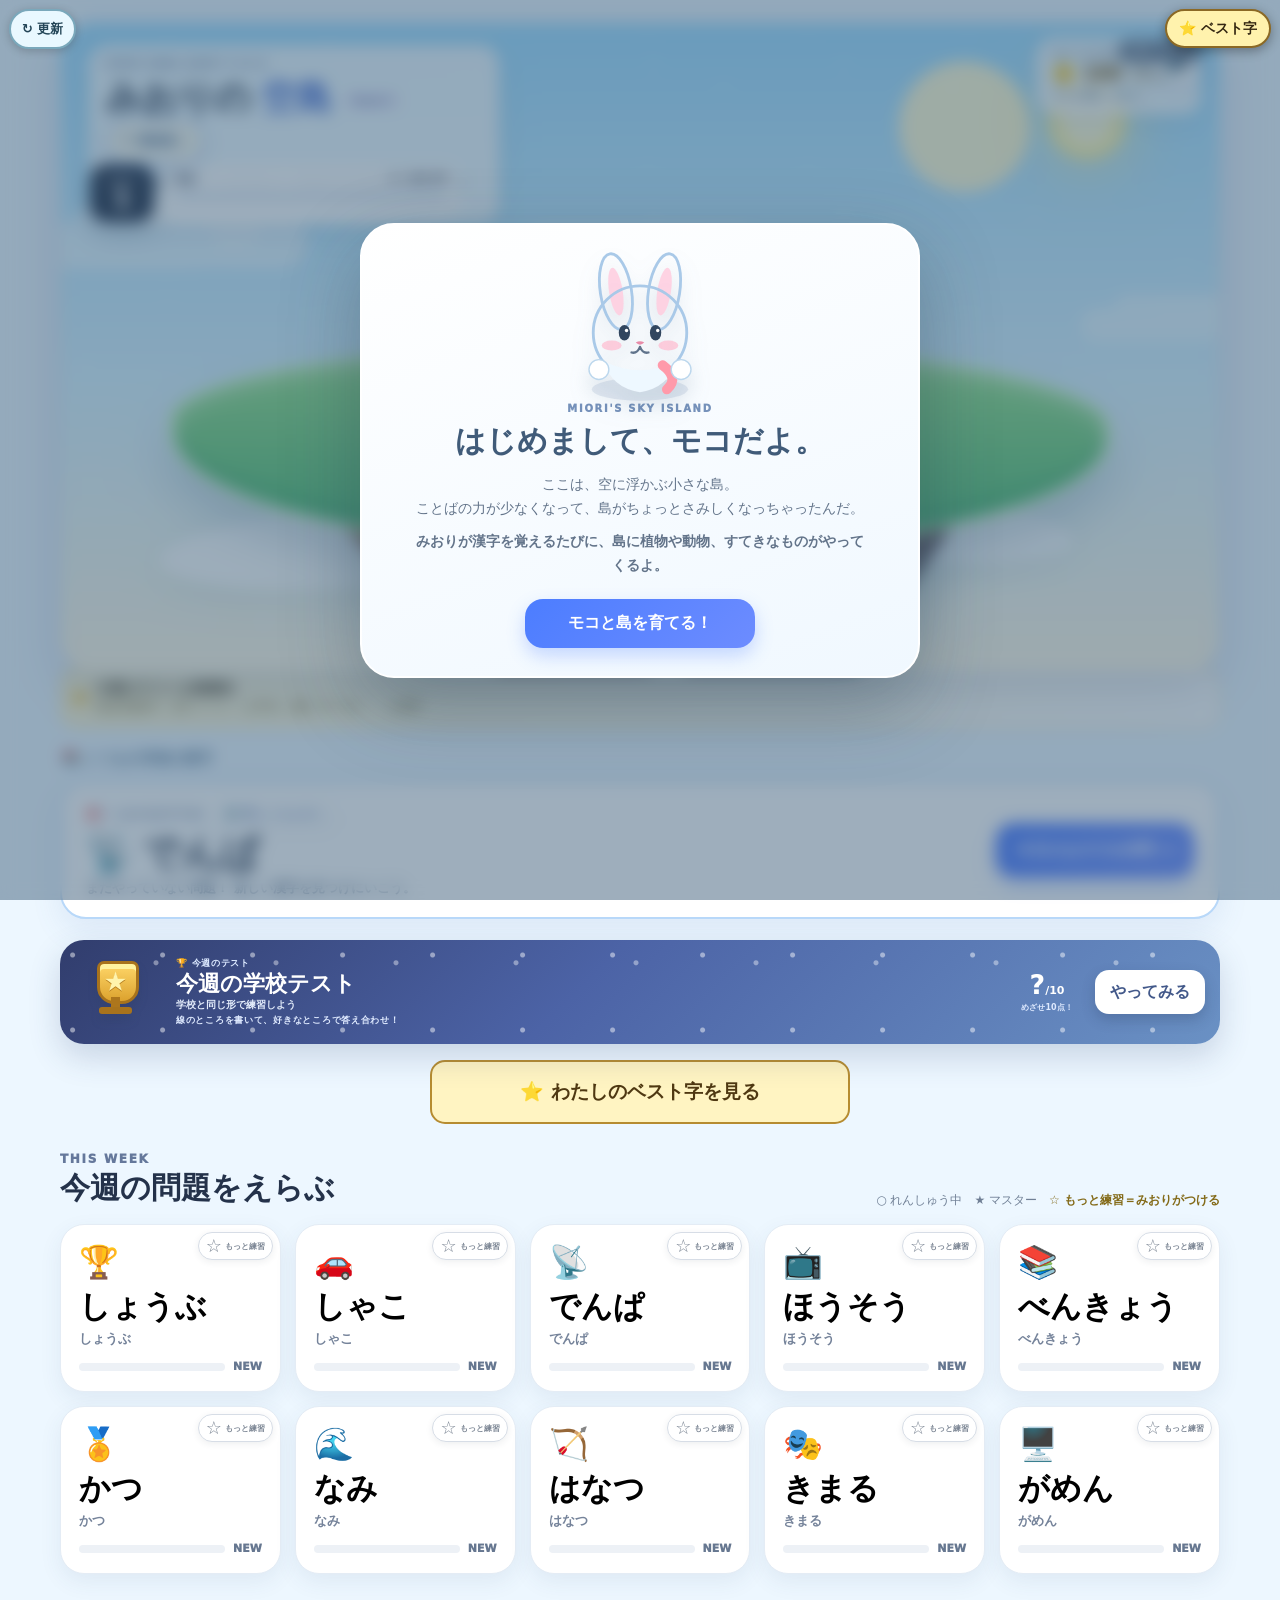
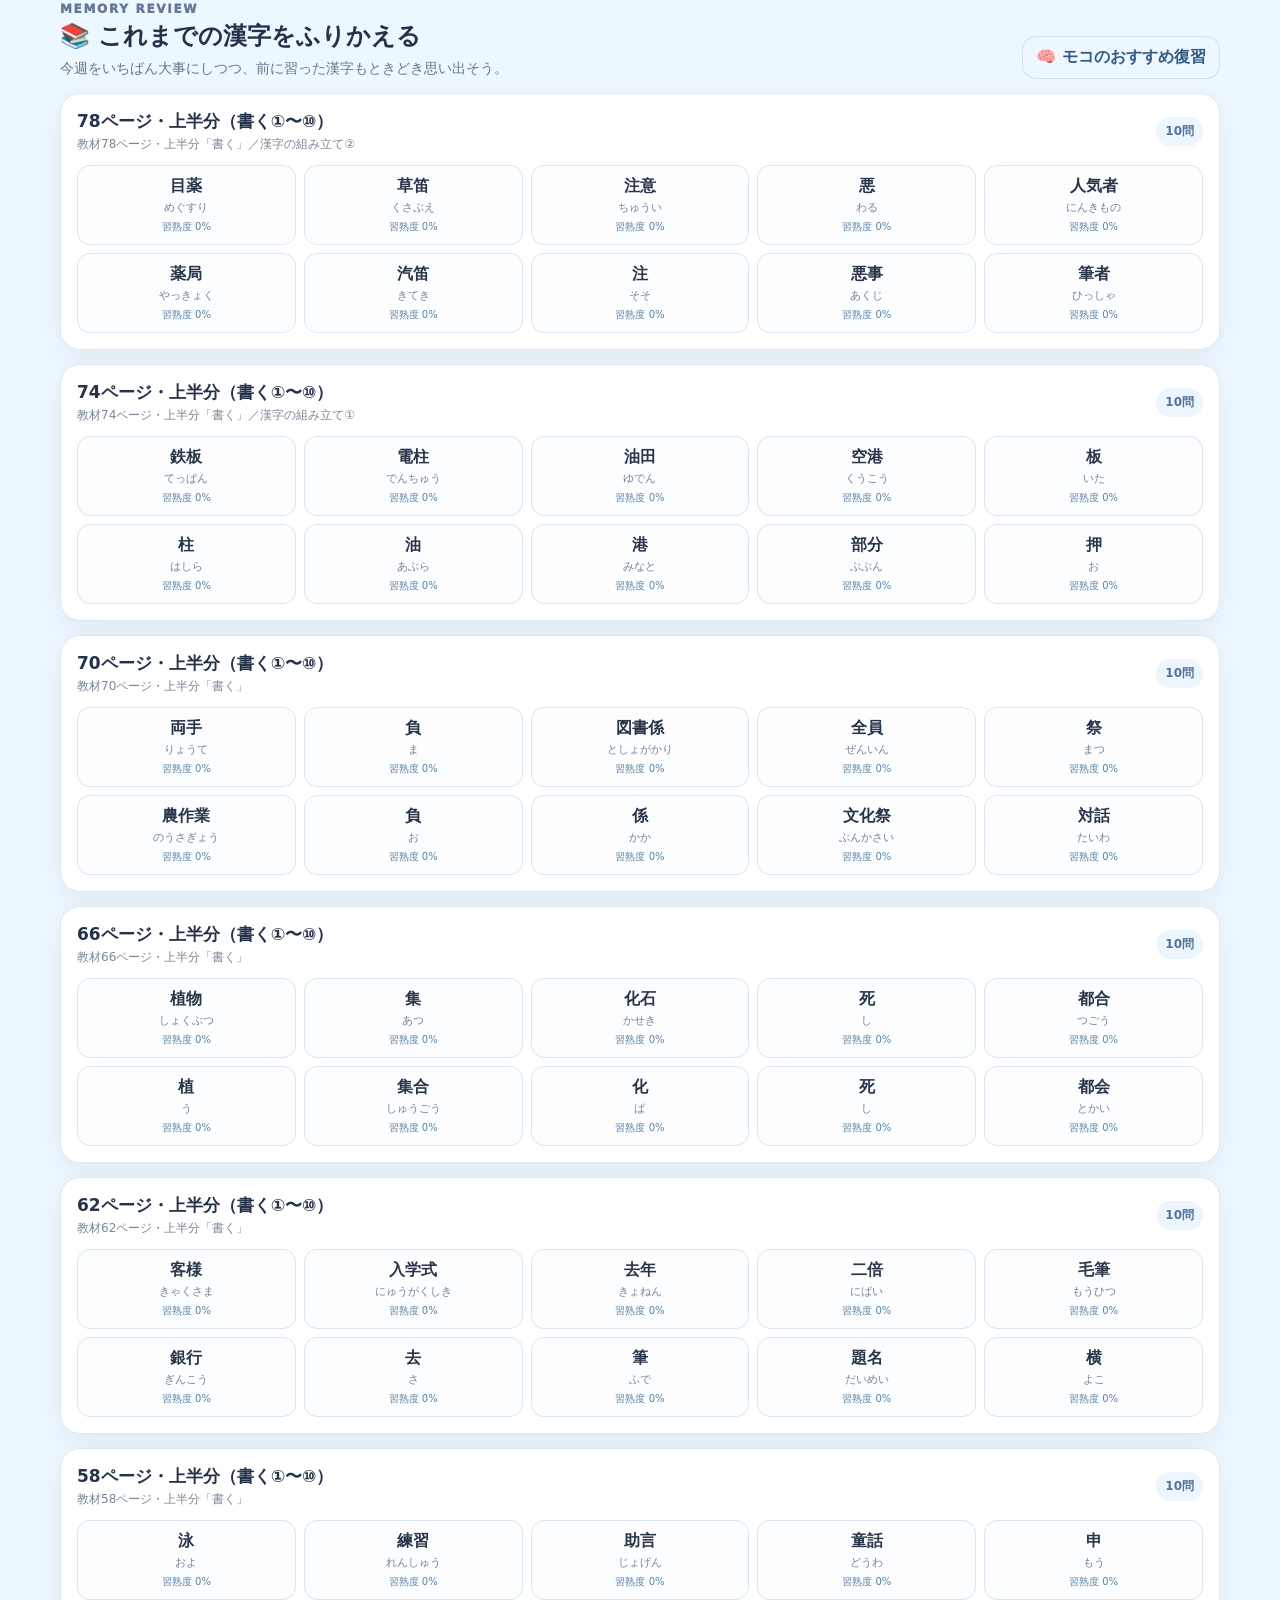
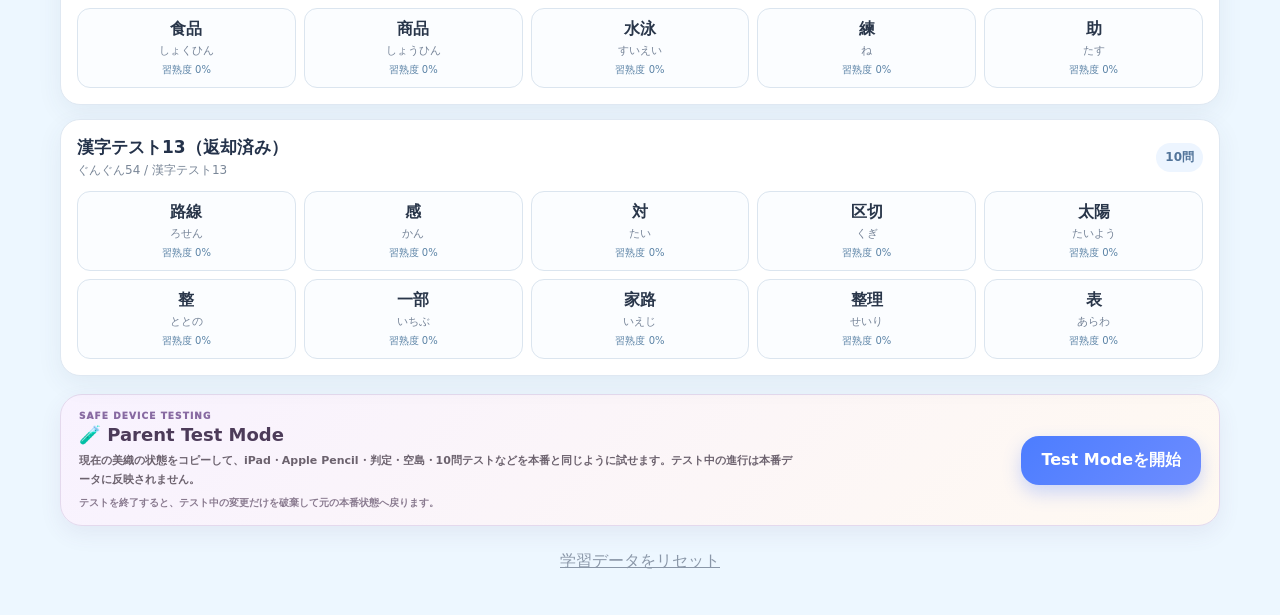
==== index.html @ 7e79a9a4 "Publish corrected p82 targets and align iPad cache and regression: index.html" ====
<!doctype html>
<html lang="ja">
<head>
<meta charset="utf-8">
<meta name="viewport" content="width=device-width,initial-scale=1,viewport-fit=cover,user-scalable=no">
<title>Miori Kanji Quest v2.9.4</title>
<link rel="manifest" href="./manifest.webmanifest?v=3031">
<link rel="apple-touch-icon" sizes="180x180" href="./apple-touch-icon.png?v=2700">
<link rel="icon" type="image/png" sizes="32x32" href="./favicon-32.png?v=2700">
<link rel="icon" type="image/png" sizes="16x16" href="./favicon-16.png?v=2700">
<link rel="stylesheet" href="./style-v10.css?v=2030">
<link rel="stylesheet" href="./style-v11.css?v=2030">
<link rel="stylesheet" href="./style-v12.css?v=2030">
<link rel="stylesheet" href="./style-v13.css?v=2030">
<link rel="stylesheet" href="./style-v14.css?v=2030">
<link rel="stylesheet" href="./style-v15.css?v=2030">
<link rel="stylesheet" href="./style-v15-navfix.css?v=2030">
<link rel="stylesheet" href="./style-v16.css?v=2030">
<link rel="stylesheet" href="./style-v17.css?v=2030">
<link rel="stylesheet" href="./style-v18.css?v=2030">
<link rel="stylesheet" href="./style-v19.css?v=2030">
<link rel="stylesheet" href="./style-v20.css?v=2030">
<link rel="stylesheet" href="./style-v201.css?v=2030">
<link rel="stylesheet" href="./style-v202.css?v=2030">
<link rel="stylesheet" href="./style-v203.css?v=2030">
<link rel="stylesheet" href="./style-v210.css?v=2102">
<link rel="stylesheet" href="./test-mode-v261.css?v=2610">
<meta name="theme-color" content="#edf7ff">
<meta name="application-name" content="Miori Kanji Quest">
<meta name="mobile-web-app-capable" content="yes">
<meta name="apple-touch-fullscreen" content="yes">
<meta name="apple-mobile-web-app-capable" content="yes">
<meta name="apple-mobile-web-app-status-bar-style" content="default">
<meta name="apple-mobile-web-app-title" content="Kanji Quest">
<script>window.MioriReleaseVersion='v2.9.4';</script>
</head>
<body>
<button id="bestGalleryGlobalOpen" type="button" aria-label="保存したベスト字を見る" onclick="if(window.MioriBestGalleryV302?.open){window.MioriBestGalleryV302.open()}else{alert('ベスト字の画面を読み込み中です。もう一度おしてください。')}" style="position:fixed;top:calc(env(safe-area-inset-top,0px) + 9px);right:calc(env(safe-area-inset-right,0px) + 9px);z-index:34000;display:block;visibility:visible;opacity:1;max-width:42vw;padding:9px 12px;border:2px solid #8b6925;border-radius:999px;background:#fff2ad;color:#342712;font:bold 14px system-ui;line-height:1.2;box-shadow:0 3px 12px #0005;cursor:pointer">⭐ ベスト字</button>
<div id="app">
  <section id="homeScreen" class="screen active">
    <div class="homeShell">
      <header class="hero">
        <div class="heroCopy">
          <div class="eyebrow">MIORI KANJI QUEST <span>v2.9.4</span></div>
          <h1>みおりの <em>空島</em></h1>
          <p>モコといっしょに、ことばの力で島を育てよう。</p>
          <div class="levelRow">
            <div class="levelBadge"><span>LEVEL</span><b id="levelNum">1</b></div>
            <div class="xpBox">
              <div class="xpText"><span id="worldName">草原</span><b id="xpText">0 / 100 XP</b></div>
              <div class="xpTrack"><div id="xpFill"></div></div>
            </div>
          </div>
        </div>
        <div class="skyArt" aria-hidden="true">
          <div class="sunOrb">☀️</div>
          <div class="cloud cloudA">☁️</div><div class="cloud cloudB">☁️</div>
          <div class="island">🏝️</div><div class="rocket">✏️</div><div class="altitude" id="altitudeLabel">GROUND</div>
        </div>
        <div class="buildFlagV202">NEW v2.9.4</div>
        <button id="treasureFallbackV202" class="treasureBtnV20 treasureFallbackV202" type="button" aria-label="モコの宝箱をひらく"><span class="miniChestV20"><i></i></span><span>モコの宝箱</span></button>
      </header>

      <section id="weeklyStaticV202" class="weeklyCardV20 weeklyCardV202">
        <div class="weeklyMiniTrophyV20"><div class="fallbackTrophyV202"><i></i></div></div>
        <div class="weeklyCardCopyV20"><span>✏️ 今週の漢字</span><b>今週の学校テスト</b><small>学校と同じ形で練習しよう</small><span class="weeklyStaticNoteV202">線のところを書いて、好きなところで答え合わせ！</span></div>
        <div class="weeklyCardGoalV20"><strong>?<small>/10</small></strong><span>めざせ10点！</span></div>
        <button id="weeklyStaticOpenV202" type="button">やってみる</button>
      </section>

      <section class="recommendCard">
        <div><div class="smallLabel">🎯 いまのおすすめ</div><div id="recommendWord" class="recommendWord">今週の漢字</div><div id="recommendReason" class="recommendReason">まずはここから！</div></div>
        <button id="recommendBtn" class="primaryBtn">おすすめ練習 →</button>
      </section>

      <button id="bestGalleryOpen" class="bestGalleryOpen" type="button" style="display:block;width:min(92%,420px);margin:14px auto 18px;padding:17px;background:#fff4c2;border:2px solid #b68c31;border-radius:15px;color:#4f3812;font-size:19px;font-weight:800">⭐ わたしのベスト字を見る</button>

      <section class="selectSection">
        <div class="sectionHead"><div><div class="smallLabel">FREE SELECT</div><h2>好きな問題をえらぶ</h2></div><div class="legend"><span>○ れんしゅう中</span><span>★ マスター</span></div></div>
        <div id="missionGrid" class="missionGrid"></div>
      </section>
      <button id="resetProgressBtn" class="resetBtn">学習データをリセット</button>
    </div>
  </section>

  <section id="challengeScreen" class="screen">
    <header class="playTop"><button id="backHomeBtn" class="backBtn" type="button">← 空島へ</button><div class="playTitle"><span id="stageLabel">もんだい 1</span><b id="wordTitle">漢字チャレンジ</b></div><div id="playLevel" class="miniLevel">LV 1</div></header>
    <div class="challengeLayout">
      <main class="writingPane">
        <div class="wordProgress" id="wordProgress"></div><div id="charPrompt" class="charPrompt">漢字を書いてみよう</div>
        <div class="canvasShell">
          <canvas id="writeCanvas" width="760" height="760"></canvas><svg id="hintSvg" class="hintSvg" viewBox="0 0 109 109" aria-hidden="true"></svg>
          <div class="guideLine v"></div><div class="guideLine h"></div><div id="hintBubble" class="hintBubble"></div>
        </div>
        <div id="statusLine" class="statusLine">思い出せたら、そのまま書いてみよう ✏️</div>
        <div class="writeActions"><button id="undoBtn" class="toolBtn">↩ 1画もどす</button><button id="clearBtn" class="toolBtn">消す</button><button id="checkBtn" class="checkBtn">できた！判定</button></div>
        <div class="helpDock">
          <div class="helpTop"><div><b>💡 HELP</b><span>必要なところだけ、少しずつ見よう</span></div><div id="helpPips" class="helpPips"></div></div>
          <div class="helpButtons"><button id="helpBtn" class="helpBtn">✏️ 次の1画ヒント</button><button id="fullHintBtn" class="fullHintBtn">👀 ぜんぶ見る</button></div>
          <div id="shapeHintLine" class="shapeHintLine" hidden></div>
          <div class="helpNote">左は1画ずつ。どうしても分からない時だけ「ぜんぶ見る」でOK！</div>
        </div>
      </main>
      <aside class="questionPaper"><div class="paperTag">きょうの もんだい</div><div id="verticalQuestion" class="verticalQuestion"></div><div id="questionIcon" class="questionIcon"></div></aside>
    </div>
  </section>

  <section id="reviewScreen" class="screen">
    <div class="reviewShell">
      <div class="celebrate">✨ NICE! ✨</div><h2 id="reviewTitle">「感」できた！</h2><p class="reviewLead">自分の字と、書き順のお手本を見くらべよう。</p>
      <div class="compareGrid">
        <div class="compareCard"><div class="compareLabel">みおりの字</div><img id="userPreview" alt="自分で書いた字"></div>
        <div class="compareCard sampleCard"><div class="compareLabel">お手本（書き順）</div><div id="sampleGlyph" class="sampleGlyph"></div></div>
      </div>
      <div id="judgeBadges" class="judgeBadges"></div><div id="secretMini" class="secretMini"></div>
      <div class="reviewActions"><button id="reviewStrokeBtn" class="secondaryBtn">↻ お手本をもう一回</button><button id="retryWriteBtnV16" class="secondaryBtn" type="button">✏️ もう一回書く</button><button id="reviewNextBtn" class="primaryBtn">つぎへ →</button></div>
    </div>
  </section>

  <section id="okuriScreen" class="screen">
    <div class="okuriShell">
      <div class="eyebrow">OKURIGANA CHECK</div>
      <h2>送り仮名をえらぼう</h2>
      <p id="okuriPrompt" class="okuriLead">「ととのえる」の送り仮名はどれ？</p>
      <div class="okuriWordBuild"><span id="okuriKanji" class="okuriKanji">整</span><span id="okuriSlot" class="okuriSlot">？</span></div>
      <div id="okuriChoices" class="okuriChoices"></div>
      <div id="okuriFeedback" class="okuriFeedback"></div>
      <button id="okuriNextBtn" class="primaryBtn" hidden>正解！ →</button>
    </div>
  </section>

  <section id="strokeScreen" class="screen">
    <header class="playTop"><button id="closeStrokeBtn" class="backBtn">← おさらいにもどる</button><div class="playTitle"><span>STROKE REVIEW</span><b id="strokeCharLabel">感</b></div><div></div></header>
    <div class="strokeBody"><div class="strokeStage"><svg id="strokeSvg" viewBox="0 0 109 109"></svg><div id="pencil" class="pencil">✏️</div></div><div id="strokeMsg" class="strokeMsg">書き順を準備中…</div><div class="strokeActions"><button id="replayStrokeBtn" class="secondaryBtn">▶ もう一回</button><button id="returnReviewBtn" class="primaryBtn">OK、もどる！</button></div></div>
  </section>

  <section id="resultScreen" class="screen">
    <div class="resultShell"><div id="resultIcon" class="resultIcon">🚀</div><div class="eyebrow">正解！</div><h2 id="resultTitle">正解！</h2><div id="xpGain" class="xpGain"></div><div id="masteryMessage" class="masteryMessage"></div><div class="resultActions"><button id="nextRecommendBtn" class="primaryBtn">次の問題へ →</button><button id="resultHomeBtn" class="secondaryBtn" type="button" style="display:none">🏝️ 空島に戻る</button></div></div>
  </section>
</div>
<script src="./test-mode-v261.js?v=2610"></script>
<script src="./data-v10.js?v=2600"></script>
<script src="./data-v11-patch.js?v=2600"></script>
<script src="./data-packs.js?v=20261031-p82-corrected"></script>
<script src="./app-v10.js?v=20261025-pwa303"></script>
<script src="./app-v11-patch.js?v=20260921"></script>
<script src="./app-v12-patch.js?v=2030"></script>
<script src="./app-v13-patch.js?v=2030"></script>
<script src="./app-v14-patch.js?v=2030"></script>
<script src="./app-v14-fix.js?v=2030"></script>
<script src="./app-v15-patch.js?v=2030"></script>
<script src="./app-v15-navfix.js?v=2030"></script>
<script src="./app-v16-patch.js?v=2030"></script>
<script src="./app-v17-patch.js?v=2030"></script>
<script src="./app-v18-patch.js?v=2030"></script>
<script src="./app-v201-patch.js?v=2030"></script>
<script src="./app-v203-patch.js?v=20260921"></script>
<script src="./app-v204-patch.js?v=2043"></script>
<script src="./app-v210-patch.js?v=2102"></script>
<script src="./app-v220-patch.js?v=2210"></script>
<script src="./app-v222-patch.js?v=2220"></script>
<script src="./app-v223-fix.js?v=2221"></script>
<script src="./app-v223-patch.js?v=2230"></script>
<script src="./app-v224-patch.js?v=2240"></script>
<script src="./app-v225-patch.js?v=2250"></script>
<script src="./app-v226-fix.js?v=2260"></script>
<script src="./app-v227-fix.js?v=2270"></script>
<script src="./app-v228-hint.js?v=2501"></script>
<script src="./app-v230-print-test.js?v=20260923"></script>
<script src="./app-v231-print-test-fix.js?v=20260923"></script>
<script src="./app-v235-paper-pdf.js?v=20260923-landscape"></script>
<script src="./app-v236-school-test.js?v=20261017-stroke-fit2"></script>
<script src="./app-v232-polish.js?v=2320"></script>
<script src="./app-v234-stability.js?v=2343"></script>
<script src="./app-v240-release.js?v=3022"></script>
<script src="./app-v302-best-gallery.js?v=3022"></script>
<!-- github-pages-release: v2.9.4 distinct-inter-island-flight-and-direct-internal-return -->
<script src="./pwa-update-v303.js?v=20261031-p82"></script>
</body>
</html>
---- style-v10.css ----
:root{
  --ink:#24324a;--muted:#718096;--blue:#4c7dff;--blue2:#7aa6ff;--sky:#edf7ff;
  --card:#ffffffee;--line:#dce6f2;--gold:#ffcb57;--good:#3aa66b;--bad:#df6b5d;
  --shadow:0 18px 48px rgba(54,76,118,.16);
}
*{box-sizing:border-box}
html,body{margin:0;min-height:100%;font-family:"Noto Sans JP","Yu Gothic",system-ui,sans-serif;color:var(--ink);background:#edf7ff}
body{overscroll-behavior:none}
button{font:inherit}
.screen{display:none;min-height:100dvh}
.screen.active{display:block}
button{border:0;cursor:pointer}
.primaryBtn,.checkBtn{background:linear-gradient(135deg,#4c7dff,#6d8cff);color:#fff;font-weight:900;border-radius:18px;padding:14px 20px;box-shadow:0 8px 18px rgba(76,125,255,.28)}
.secondaryBtn,.toolBtn,.backBtn{background:#fff;color:var(--ink);font-weight:900;border:1px solid var(--line);border-radius:16px;padding:12px 16px}
button:active{transform:translateY(2px)}
.eyebrow,.smallLabel{font-size:12px;letter-spacing:.14em;font-weight:950;color:#65789b}
.homeShell{width:min(1160px,94vw);margin:auto;padding:22px 0 42px}
.hero{position:relative;min-height:360px;border-radius:34px;padding:34px 38px;overflow:hidden;background:
 radial-gradient(circle at 82% 18%,#fff7a8 0 6%,transparent 6.4%),
 linear-gradient(145deg,#dff2ff,#f1f8ff 54%,#fff8e8);
 box-shadow:var(--shadow);border:1px solid #fff}
.heroCopy{position:relative;z-index:3;max-width:610px}
.hero h1{font-size:clamp(44px,7vw,78px);line-height:.96;margin:12px 0 18px;letter-spacing:-.04em}
.hero h1 em{font-style:normal;color:#4c7dff}
.hero p{font-size:17px;line-height:1.8;max-width:560px;color:#53647c}
.levelRow{display:flex;gap:14px;align-items:center;margin-top:24px;max-width:540px}
.levelBadge{width:92px;height:92px;border-radius:28px;display:grid;place-items:center;background:#24324a;color:#fff;box-shadow:0 10px 24px #24324a33}
.levelBadge span{font-size:10px;letter-spacing:.12em;align-self:end;margin-bottom:-8px}
.levelBadge b{font-size:38px;align-self:start}
.xpBox{flex:1;background:#ffffffcf;border:1px solid #fff;border-radius:22px;padding:14px 16px;backdrop-filter:blur(8px)}
.xpText{display:flex;justify-content:space-between;gap:12px;font-size:13px;font-weight:900}
.xpTrack{height:12px;border-radius:99px;background:#dce6f2;margin-top:10px;overflow:hidden}
#xpFill{height:100%;width:0;background:linear-gradient(90deg,#6f8dff,#7bd4ff,#ffd567);transition:.5s}
.skyArt{position:absolute;right:0;top:0;width:46%;height:100%;pointer-events:none}
.sunOrb{position:absolute;right:17%;top:11%;font-size:68px}
.cloud{position:absolute;font-size:74px;opacity:.88;filter:drop-shadow(0 8px 10px #8fb5d533)}
.cloudA{right:3%;top:36%}.cloudB{right:35%;top:57%;font-size:58px}
.island{position:absolute;right:18%;bottom:6%;font-size:92px;filter:drop-shadow(0 12px 12px #5f769333)}
.rocket{position:absolute;right:35%;top:26%;font-size:54px;transform:rotate(-22deg);animation:float 2.8s ease-in-out infinite}
.altitude{position:absolute;right:4%;bottom:4%;font-size:11px;letter-spacing:.18em;font-weight:950;color:#55718f}
@keyframes float{50%{transform:translateY(-12px) rotate(-18deg)}}
.recommendCard{margin-top:18px;display:flex;justify-content:space-between;align-items:center;gap:20px;background:#fff;border-radius:26px;padding:20px 24px;box-shadow:0 10px 30px rgba(54,76,118,.10);border:1px solid #fff}
.recommendWord{font-size:38px;font-weight:950;font-family:"Yu Mincho","Noto Serif JP",serif;margin-top:3px}
.recommendReason{font-size:13px;color:var(--muted);font-weight:800}
.selectSection{margin-top:28px}
.sectionHead{display:flex;align-items:end;justify-content:space-between;gap:16px}
.sectionHead h2{margin:2px 0 0;font-size:30px}
.legend{font-size:12px;color:var(--muted);display:flex;gap:12px}
.missionGrid{display:grid;grid-template-columns:repeat(auto-fit,minmax(195px,1fr));gap:14px;margin-top:15px}
.missionCard{position:relative;min-height:164px;text-align:left;padding:18px;border-radius:24px;background:#fff;border:1px solid #e4ecf5;box-shadow:0 8px 22px rgba(54,76,118,.08);overflow:hidden}
.missionCard:hover{transform:translateY(-2px);box-shadow:0 12px 28px rgba(54,76,118,.13)}
.missionIcon{font-size:32px}.missionWord{font-size:31px;font-family:"Yu Mincho","Noto Serif JP",serif;font-weight:900;margin:5px 0 2px}
.missionReading{color:#75839a;font-weight:800;font-size:13px}
.masteryRow{display:flex;align-items:center;gap:8px;margin-top:12px}
.masteryBar{height:8px;flex:1;border-radius:99px;background:#edf1f6;overflow:hidden}.masteryBar>span{display:block;height:100%;background:linear-gradient(90deg,#89a4ff,#55c89a);border-radius:99px}
.masteryTag{font-size:11px;font-weight:950;color:#667790}
.noHelpBadge{position:absolute;right:12px;top:12px;background:#fff4c9;color:#8c6d0d;border-radius:99px;padding:5px 8px;font-size:10px;font-weight:950}
.resetBtn{display:block;margin:24px auto 0;background:transparent;color:#8a97a8;text-decoration:underline}
body[data-world="2"] .hero{background:linear-gradient(145deg,#dbf4e5,#e8f8ff 55%,#fff7dd)}
body[data-world="3"] .hero{background:linear-gradient(145deg,#dceaff,#f0efff 55%,#ffeecf)}
body[data-world="4"] .hero{background:linear-gradient(145deg,#d6e6ff,#edf5ff 45%,#e7ecf2)}
body[data-world="5"] .hero{background:linear-gradient(145deg,#d8e3ff,#ece5ff 45%,#fff3f7)}
body[data-world="6"] .hero{background:linear-gradient(145deg,#ced9ff,#dfd7ff 45%,#f5e8ff)}
body[data-world="7"] .hero{background:linear-gradient(145deg,#20284e,#4b4f91 55%,#7867a7);color:white}
body[data-world="7"] .hero p,body[data-world="7"] .hero .eyebrow{color:#e2e5ff}
.playTop{height:70px;display:grid;grid-template-columns:140px 1fr 140px;align-items:center;padding:10px 18px;background:#ffffffef;border-bottom:1px solid #e7edf4;position:relative;z-index:20}
.playTitle{text-align:center;display:flex;flex-direction:column}.playTitle span{font-size:10px;letter-spacing:.12em;color:#7b8ba2;font-weight:900}.playTitle b{font-size:24px;font-family:"Yu Mincho","Noto Serif JP",serif}
.miniLevel{text-align:right;font-weight:950}
.challengeLayout{min-height:calc(100dvh - 70px);display:grid;grid-template-columns:minmax(0,1fr) 240px;gap:18px;width:min(1100px,96vw);margin:auto;padding:16px 0}
.writingPane{display:flex;flex-direction:column;align-items:center;min-width:0;background:#fff;border-radius:28px;padding:12px 18px 18px;box-shadow:0 12px 30px rgba(54,76,118,.10)}
.wordProgress{display:flex;gap:7px;margin-bottom:3px}.wordDot{width:50px;height:50px;border-radius:15px;display:grid;place-items:center;background:#f0f4f9;border:2px solid #e0e7ef;font-size:28px;font-family:"Yu Mincho","Noto Serif JP",serif;font-weight:900}
.wordDot.current{background:#fff2c7;border-color:#f0c85f}.wordDot.done{background:#e9f8ef;border-color:#8bd2a8}
.charPrompt{font-weight:950;font-size:18px;margin:3px 0 6px}
.canvasShell{position:relative;width:min(480px,58vh,72vw);aspect-ratio:1;border:2px solid #dce1e8;border-radius:26px;overflow:hidden;background:
 linear-gradient(90deg,transparent calc(50% - .8px),rgba(202,111,111,.18) calc(50% - .8px),rgba(202,111,111,.18) calc(50% + .8px),transparent calc(50% + .8px)),
 linear-gradient(0deg,transparent calc(50% - .8px),rgba(202,111,111,.18) calc(50% - .8px),rgba(202,111,111,.18) calc(50% + .8px),transparent calc(50% + .8px)),#fffdf8;
 box-shadow:inset 0 0 0 8px #fff;touch-action:none;-webkit-user-select:none;user-select:none}
#writeCanvas{position:absolute;inset:0;width:100%;height:100%;z-index:4;touch-action:none}
.hintSvg{position:absolute;inset:0;width:100%;height:100%;z-index:2;pointer-events:none}
.hintStroke{fill:none;stroke:#75a0ff;stroke-width:4.3;stroke-linecap:round;stroke-linejoin:round;opacity:.26}
.hintStroke.trace{opacity:.15;stroke:#526a91}
.hintStart{fill:#ffca54;stroke:#fff;stroke-width:1.8;filter:drop-shadow(0 2px 3px #0002);animation:pulse 1.1s infinite}
@keyframes pulse{50%{r:4.8;opacity:.65}}
.guideLine{pointer-events:none}
.hintBubble{position:absolute;left:14px;bottom:14px;max-width:78%;z-index:8;background:#24324ae8;color:#fff;border-radius:15px;padding:8px 11px;font-size:12px;line-height:1.45;font-weight:800;opacity:0;transform:translateY(6px);transition:.2s;pointer-events:none}
.hintBubble.show{opacity:1;transform:none}
.statusLine{min-height:30px;text-align:center;font-weight:900;margin-top:7px;line-height:1.35}
.writeActions{display:flex;justify-content:center;gap:8px;flex-wrap:wrap}.checkBtn{min-width:170px}
.helpDock{width:min(620px,100%);margin-top:10px;padding:12px 14px;border-radius:19px;background:#f5f8ff;border:1px solid #e0e8fa}
.helpTop{display:flex;align-items:center;justify-content:space-between;gap:12px}.helpTop>div:first-child{display:flex;flex-direction:column}.helpTop span,.helpNote{font-size:11px;color:#7a8799}
.helpPips{display:flex;gap:5px}.helpPip{width:26px;height:7px;border-radius:99px;background:#dbe3ef}.helpPip.on{background:#6b8cff}
.helpBtn{width:100%;margin-top:8px;padding:11px;border-radius:14px;background:#fff3bf;color:#6c5600;font-weight:950;border:1px solid #f0d469}.helpNote{text-align:center;margin-top:6px}
.questionPaper{position:relative;border-radius:24px;background:
 linear-gradient(to left,transparent 0 35px,rgba(228,126,126,.4) 35px 37px,transparent 37px),
 repeating-linear-gradient(to left,transparent 0 44px,rgba(103,145,139,.12) 44px 45px),#fffdf3;border:1px solid #eadfc8;padding:26px 16px;min-height:530px;overflow:hidden}
.paperTag{font-size:11px;color:#9b8b72;font-weight:900}.verticalQuestion{writing-mode:vertical-rl;text-orientation:upright;height:410px;margin:16px auto 0;font-family:"Yu Mincho","Noto Serif JP",serif;font-size:29px;line-height:1.75;font-weight:800;letter-spacing:.05em}
.verticalQuestion .target{background:#ffe48d;border-radius:7px;padding:4px 1px}.questionIcon{position:absolute;left:20px;bottom:18px;font-size:44px}
.reviewShell{width:min(860px,94vw);margin:0 auto;padding:28px 0 40px;text-align:center}
.celebrate{font-weight:950;letter-spacing:.12em;color:#5f7dc0}.reviewShell h2{font-size:40px;margin:6px 0}.reviewLead{color:var(--muted)}
.compareGrid{display:grid;grid-template-columns:1fr 1fr;gap:16px;margin:18px auto;max-width:680px}
.compareCard{background:#fff;border:1px solid #e3eaf3;border-radius:28px;padding:14px;box-shadow:0 12px 30px rgba(54,76,118,.09);aspect-ratio:1;display:flex;flex-direction:column}
.compareLabel{font-size:12px;font-weight:950;color:#6f8098;text-align:left}
.compareCard img{width:100%;height:100%;object-fit:contain;min-height:0}
.sampleGlyph{flex:1;display:grid;place-items:center;font-family:"Yu Mincho","Noto Serif JP",serif;font-size:clamp(120px,20vw,220px);font-weight:900}
.judgeBadges{display:flex;gap:8px;justify-content:center;flex-wrap:wrap}.judgeBadge{padding:7px 11px;border-radius:999px;background:#eef4ff;font-size:12px;font-weight:950}
.secretMini{margin:14px auto 0;max-width:680px;text-align:left;background:#fff7da;border:1px solid #f0dda1;border-radius:18px;padding:13px 15px;line-height:1.55;font-size:14px}
.reviewActions,.strokeActions,.resultActions{display:flex;gap:10px;justify-content:center;flex-wrap:wrap;margin-top:16px}
.strokeBody{min-height:calc(100dvh - 70px);display:flex;flex-direction:column;align-items:center;justify-content:center;padding:12px}
.strokeStage{position:relative;width:min(520px,64vh,82vw);aspect-ratio:1;background:#fffdf7;border:2px solid #ddd3c3;border-radius:28px;overflow:hidden;box-shadow:inset 0 0 0 8px #fff}
#strokeSvg{width:100%;height:100%}.strokePath{fill:none;stroke:#2e3440;stroke-width:4.2;stroke-linecap:round;stroke-linejoin:round}.pencil{position:absolute;font-size:36px;transform:translate(-14px,-28px) rotate(-20deg);pointer-events:none;opacity:0}
.strokeMsg{font-weight:950;margin-top:10px}
.resultShell{width:min(720px,92vw);min-height:100dvh;margin:auto;display:flex;flex-direction:column;align-items:center;justify-content:center;text-align:center;padding:24px}
.resultIcon{font-size:80px}.resultShell h2{font-size:44px;margin:6px}.xpGain{font-size:54px;font-weight:950;color:#4c7dff}.masteryMessage{max-width:560px;margin-top:10px;color:#5e6e84;line-height:1.7}
body.playing,body.playing *{-webkit-touch-callout:none}
body.playing{-webkit-user-select:none;user-select:none;overflow:hidden}
body.playing .challengeScreen,body.playing .strokeScreen{touch-action:none}
body.playing .questionPaper,body.playing .playTop,body.playing .charPrompt,body.playing .statusLine{user-select:none;-webkit-user-select:none}
@media(max-width:760px){
  .homeShell{width:94vw}.hero{padding:24px 22px;min-height:420px}.skyArt{width:100%;opacity:.28}.heroCopy{max-width:none}
  .recommendCard{align-items:flex-start;flex-direction:column}.recommendCard .primaryBtn{width:100%}
  .challengeLayout{grid-template-columns:1fr;width:96vw}.questionPaper{grid-row:1;min-height:190px}.verticalQuestion{height:135px;font-size:24px}.questionIcon{font-size:30px}.writingPane{grid-row:2}
  .playTop{grid-template-columns:100px 1fr 70px}.backBtn{padding:10px 9px;font-size:12px}
}
@media(max-height:760px) and (min-width:761px){
  .challengeLayout{padding:8px 0}.writingPane{padding:7px 14px}.canvasShell{width:min(390px,52vh,62vw)}.questionPaper{min-height:470px}.verticalQuestion{height:350px}
  .helpDock{margin-top:6px;padding:8px 12px}.statusLine{margin-top:4px}.wordDot{width:42px;height:42px;font-size:24px}
}
---- style-v11.css ----
/* v1.1 additions: 送り仮名・iPad Pencil安定化 */

/* 送り仮名は学校プリントに近い「波線」で強調 */
.verticalQuestion .targetWithOkuri{background:#ffe48d;border-radius:7px;padding:4px 1px}
.verticalQuestion .okuriReading{
  text-decoration-line:underline;
  text-decoration-style:wavy;
  text-decoration-color:#d45e5e;
  text-decoration-thickness:1.5px;
  text-underline-offset:5px;
}

/* 送り仮名クイズ */
.okuriShell{
  width:min(760px,94vw);min-height:100dvh;margin:auto;padding:30px 18px;
  display:flex;flex-direction:column;align-items:center;justify-content:center;text-align:center;
}
.okuriShell h2{font-size:clamp(30px,5vw,46px);margin:7px 0 5px}
.okuriLead{color:var(--muted);font-weight:800;margin:0 0 18px}
.okuriWordBuild{
  min-width:min(520px,88vw);padding:24px 28px;margin:8px 0 20px;border-radius:28px;
  background:#fff;box-shadow:var(--shadow);border:1px solid #e5ebf3;
  display:flex;align-items:baseline;justify-content:center;gap:8px;
  font-family:"Yu Mincho","Noto Serif JP",serif;
}
.okuriKanji{font-size:clamp(78px,16vw,150px);font-weight:900;line-height:1}
.okuriSlot{
  min-width:100px;font-size:clamp(42px,8vw,72px);font-weight:900;line-height:1.2;color:#8997aa;
  border-bottom:4px wavy #d45e5e;padding:0 8px 4px;
}
.okuriChoices{display:flex;gap:12px;justify-content:center;flex-wrap:wrap;max-width:650px}
.okuriChoice{
  min-width:125px;padding:16px 24px;border-radius:20px;background:#fff;color:var(--ink);
  border:2px solid #dce6f2;font-size:26px;font-weight:950;box-shadow:0 7px 18px rgba(54,76,118,.09);
  touch-action:manipulation;
}
.okuriChoice:hover{border-color:#91aaff}
.okuriChoice.wrong{background:#fff0ee;border-color:#e28a80;animation:okuriShake .25s}
.okuriChoice.correct{background:#e9f8ef;border-color:#6fc493;color:#27784b}
@keyframes okuriShake{25%{transform:translateX(-5px)}50%{transform:translateX(5px)}75%{transform:translateX(-3px)}}
.okuriFeedback{min-height:38px;margin:15px 0 8px;font-weight:950;font-size:18px}
.okuriComplete{font-size:clamp(42px,8vw,72px);font-family:"Yu Mincho","Noto Serif JP",serif;font-weight:900;color:#2e7d52}
#okuriNextBtn[hidden]{display:none}

/* HELPがiPadで確実に押せるように前面へ */
.helpDock{position:relative;z-index:25;flex:0 0 auto}
.helpBtn{position:relative;z-index:30;min-height:48px;touch-action:manipulation;pointer-events:auto;-webkit-tap-highlight-color:transparent}
.writeActions button,.playTop button,.reviewActions button,.strokeActions button,.resultActions button,.okuriChoice,#okuriNextBtn{
  position:relative;z-index:30;touch-action:manipulation;pointer-events:auto;-webkit-tap-highlight-color:transparent;
}
button:disabled{cursor:default;opacity:.72}

/* Pencil中はページそのものを動かさず、文字選択・長押しを抑える。
   ボタンは touch-action:manipulation で操作可能に保つ。 */
body.playing{height:100dvh;overflow:hidden;overscroll-behavior:none;-webkit-user-select:none;user-select:none;-webkit-touch-callout:none}
body.playing *:not(button){-webkit-user-select:none;user-select:none;-webkit-touch-callout:none}
body.playing .challengeScreen,body.playing .strokeScreen{touch-action:auto}
.canvasShell,#writeCanvas{touch-action:none!important}
.challengeScreen.active{height:100dvh;overflow:hidden}
.challengeLayout{height:calc(100dvh - 70px);min-height:0;overflow:hidden}
.writingPane{height:100%;min-height:0;overflow:hidden}
.canvasShell{width:min(450px,46vh,68vw);flex:0 0 auto}

@media(max-height:760px) and (min-width:761px){
  .canvasShell{width:min(350px,42vh,58vw)}
  .wordDot{width:38px;height:38px;font-size:22px}
  .charPrompt{font-size:16px;margin:1px 0 3px}
  .statusLine{min-height:25px;font-size:13px;margin-top:3px}
  .writeActions .toolBtn,.writeActions .checkBtn{padding:9px 12px}
  .helpDock{margin-top:4px;padding:7px 10px}
  .helpBtn{margin-top:5px;padding:8px;min-height:40px}
  .helpNote{margin-top:3px;font-size:10px}
}

@media(max-width:760px){
  .challengeLayout{height:calc(100dvh - 70px);grid-template-rows:145px minmax(0,1fr);overflow:hidden;padding:6px 0}
  .questionPaper{min-height:0;height:145px;padding:12px 14px}
  .verticalQuestion{height:105px;margin:4px auto 0;font-size:22px}
  .writingPane{min-height:0;padding:7px 10px}
  .canvasShell{width:min(330px,36vh,72vw)}
  .helpDock{margin-top:5px;padding:8px 10px}
  .helpNote{display:none}
}
---- style-v12.css ----
/* v1.2: 読み全体の波線 / 1画ずつHELP / iPad書き込み固定 */

/* 送り仮名あり問題は、答えの切れ目を見せない。
   「ととのえる」全体を同じ強調＋同じ波線にする。 */
.verticalQuestion .targetWithOkuri{
  background:#ffe48d;
  border-radius:7px;
  padding:4px 1px;
  text-decoration-line:underline;
  text-decoration-style:wavy;
  text-decoration-color:#d45e5e;
  text-decoration-thickness:1.5px;
  text-underline-offset:5px;
}
.verticalQuestion .targetWithOkuri .kanjiReading,
.verticalQuestion .targetWithOkuri .okuriReading{
  text-decoration:none;
}

/* HELPは2本立て：1画ずつ / ぜんぶ見る */
.helpButtons{display:grid;grid-template-columns:1fr auto;gap:8px;margin-top:8px;position:relative;z-index:35}
.helpButtons .helpBtn{margin-top:0;min-height:50px}
.fullHintBtn{
  min-width:138px;min-height:50px;padding:10px 14px;border-radius:14px;
  background:#eef3ff;color:#3e5eaa;border:1px solid #cdd9fb;font-weight:950;
  touch-action:manipulation;pointer-events:auto;position:relative;z-index:36;
  -webkit-tap-highlight-color:transparent;
}
.fullHintBtn:active{transform:translateY(2px)}
.strokeHintCounter{font-size:11px;font-weight:950;color:#62769b;background:#fff;border:1px solid #dce5f2;border-radius:999px;padding:4px 8px;white-space:nowrap}
.shapeHintLine{
  margin-top:7px;padding:8px 10px;border-radius:13px;background:#fffdf5;border:1px solid #eee2b8;
  color:#5f6270;font-size:11px;line-height:1.45;text-align:left;
}
.shapeHintLine[hidden]{display:none}

/* 何画目かがわかる小さな番号 */
.hintStroke.v12Stroke{stroke:#789fff;opacity:.20;stroke-width:4.2}
.hintStroke.v12Stroke.hintNewest{opacity:.38;stroke:#5d82ee;animation:drawV12 .42s ease-out both}
@keyframes drawV12{from{stroke-dashoffset:var(--hint-len)}to{stroke-dashoffset:0}}
.hintOrder circle{fill:#ffffff;stroke:#89a5ef;stroke-width:1.2;opacity:.92}
.hintOrder text{font-size:5.4px;font-family:system-ui,sans-serif;font-weight:900;fill:#5574c8;text-anchor:middle;dominant-baseline:middle;pointer-events:none}
.hintOrder.latest circle{fill:#fff0a8;stroke:#e0b63e}
.hintOrder.latest text{fill:#775800}

/* Apple Pencilで書く画面では、ページ自体を操作対象にしない。 */
body.playing .challengeScreen.active{
  touch-action:none!important;
  overscroll-behavior:none;
  -webkit-user-select:none;
  user-select:none;
  -webkit-touch-callout:none;
}
body.playing .challengeScreen.active *:not(button){
  -webkit-user-select:none!important;
  user-select:none!important;
  -webkit-touch-callout:none!important;
}
body.playing .challengeScreen.active button{touch-action:manipulation!important}

@media(max-width:760px){
  .helpButtons{grid-template-columns:1fr 118px;gap:6px}
  .fullHintBtn{min-width:118px;padding:8px 9px;font-size:12px}
  .helpButtons .helpBtn{font-size:12px;padding:8px 9px}
  .shapeHintLine{font-size:10px;padding:6px 8px;margin-top:5px}
}

@media(max-height:760px) and (min-width:761px){
  .helpButtons .helpBtn,.fullHintBtn{min-height:38px;padding:7px 10px}
  .shapeHintLine{padding:5px 8px;margin-top:4px;line-height:1.3}
}
---- style-v13.css ----
/* v1.3: ゲーム演出 / ことばタワー / 正解後の書き順お手本 */

/* 書き順ヒントは「線そのもの」で分かるようにし、番号の丸は出さない。 */
.hintOrder{display:none!important}

/* 正解エフェクト */
.successFxV13{position:fixed;inset:0;z-index:9999;pointer-events:none;display:grid;place-items:center;opacity:0;visibility:hidden;transition:opacity .16s}
.successFxV13.active{opacity:1;visibility:visible}
.successFxV13 .successGlowV13{position:absolute;width:min(48vw,420px);aspect-ratio:1;border-radius:50%;background:radial-gradient(circle,#fff8a8aa 0 18%,#85dcff55 38%,transparent 70%);animation:successGlowV13 .9s ease-out both}
.successFxV13 .successCoreV13{position:relative;text-align:center;transform:scale(.4);animation:successPopV13 .78s cubic-bezier(.18,.88,.25,1.25) both;filter:drop-shadow(0 12px 20px #405b8b44)}
.successFxV13 .successKanjiV13{font-family:"Yu Mincho","Noto Serif JP",serif;font-size:clamp(92px,20vw,180px);font-weight:900;line-height:.9;color:#24324a;text-shadow:0 4px 0 #fff,0 0 26px #fff}
.successFxV13 .successTextV13{margin-top:8px;font-size:clamp(24px,5vw,42px);font-weight:1000;color:#3159c8;text-shadow:0 2px 0 #fff}
.successFxV13 .successXpV13{display:inline-block;margin-top:7px;padding:6px 14px;border-radius:999px;background:#24324ae8;color:#fff;font-weight:950;font-size:15px}
.successParticleV13{position:absolute;left:50%;top:50%;font-size:24px;animation:successParticleV13 .95s ease-out both;animation-delay:var(--delay);transform:translate(-50%,-50%)}
@keyframes successPopV13{0%{transform:scale(.35) rotate(-8deg);opacity:0}55%{transform:scale(1.12) rotate(2deg);opacity:1}100%{transform:scale(1) rotate(0);opacity:1}}
@keyframes successGlowV13{0%{transform:scale(.25);opacity:0}45%{opacity:1}100%{transform:scale(1.35);opacity:0}}
@keyframes successParticleV13{0%{transform:translate(-50%,-50%) scale(.3);opacity:0}18%{opacity:1}100%{transform:translate(calc(-50% + var(--x)),calc(-50% + var(--y))) rotate(var(--rot)) scale(1.05);opacity:0}}

/* トップ：ゲージだけでなく、練習するほど「ことばタワー」が上へ育つ。 */
.skyArt .island,.skyArt .rocket{display:none}
.skyArt{overflow:visible}
.growthWorldV13{position:absolute;inset:8px 4% 4px 4%;display:flex;align-items:flex-end;justify-content:center;pointer-events:none}
.towerSceneV13{position:relative;width:220px;height:330px;display:flex;align-items:flex-end;justify-content:center}
.towerCloudV13{position:absolute;bottom:3px;font-size:86px;filter:drop-shadow(0 9px 12px #6a8da533);z-index:1;animation:cloudBreatheV13 3s ease-in-out infinite}
.towerStackV13{position:absolute;bottom:58px;z-index:3;display:flex;flex-direction:column-reverse;align-items:center;filter:drop-shadow(0 10px 10px #405b7c2c)}
.towerFloorV13{width:72px;height:25px;margin-top:-2px;border:2px solid #ffffffb8;border-radius:7px 7px 4px 4px;background:linear-gradient(135deg,#7698ff,#5ec8e7);position:relative;box-shadow:inset 0 -4px 0 #3d62b522}
.towerFloorV13:nth-child(3n+2){width:82px;background:linear-gradient(135deg,#7b7de9,#a879e8)}
.towerFloorV13:nth-child(3n){width:66px;background:linear-gradient(135deg,#58c69d,#6fd9c8)}
.towerFloorV13:before,.towerFloorV13:after{content:"";position:absolute;top:6px;width:8px;height:9px;border-radius:2px;background:#fff7a8;box-shadow:0 0 7px #fff4a8}
.towerFloorV13:before{left:16px}.towerFloorV13:after{right:16px}
.towerCapV13{font-size:40px;line-height:1;transform:translateY(4px);animation:capFloatV13 2.1s ease-in-out infinite;filter:drop-shadow(0 0 9px #fff39b)}
.towerFoundationV13{width:84px;height:18px;border-radius:50%;background:linear-gradient(#a7e4ff,#6aa5e3);border:2px solid #fff;box-shadow:0 4px 10px #45688b33}
.towerSparkV13{position:absolute;font-size:17px;animation:towerSparkV13 2.4s ease-in-out infinite;opacity:.8}.towerSparkV13.s1{left:14px;bottom:115px}.towerSparkV13.s2{right:10px;bottom:190px;animation-delay:.8s}.towerSparkV13.s3{left:28px;top:35px;animation-delay:1.4s}
.towerStatusV13{position:absolute;right:-8px;top:10px;min-width:86px;padding:7px 9px;border-radius:13px;background:#ffffffdf;border:1px solid #fff;text-align:center;box-shadow:0 7px 18px #516d9230;color:#49617e;font-size:10px;font-weight:900;backdrop-filter:blur(8px)}
.towerStatusV13 b{display:block;font-size:17px;color:#3659aa}
@keyframes capFloatV13{50%{transform:translateY(-4px) rotate(4deg)}}
@keyframes cloudBreatheV13{50%{transform:scale(1.045) translateY(-2px)}}
@keyframes towerSparkV13{0%,100%{transform:scale(.7) rotate(0);opacity:.35}50%{transform:scale(1.25) rotate(20deg);opacity:1}}

/* ミッションクリア後：新しい1階がその場で生える */
.growthRewardV13{width:min(560px,92vw);margin:16px auto 4px;padding:12px 18px;border-radius:25px;background:linear-gradient(135deg,#eef8ff,#fff7d9);border:1px solid #fff;box-shadow:0 12px 30px #526d9720;display:flex;align-items:center;justify-content:center;gap:18px;overflow:hidden}
.miniTowerV13{position:relative;width:125px;height:145px;display:flex;align-items:flex-end;justify-content:center;flex:0 0 auto}
.miniTowerV13 .towerCloudV13{font-size:58px;bottom:-3px}.miniTowerV13 .towerStackV13{bottom:39px}.miniTowerV13 .towerFloorV13{width:51px;height:17px;border-radius:5px;border-width:1.5px}.miniTowerV13 .towerFloorV13:nth-child(3n+2){width:59px}.miniTowerV13 .towerFloorV13:nth-child(3n){width:47px}.miniTowerV13 .towerFloorV13:before,.miniTowerV13 .towerFloorV13:after{width:5px;height:6px;top:4px}.miniTowerV13 .towerFloorV13:before{left:11px}.miniTowerV13 .towerFloorV13:after{right:11px}.miniTowerV13 .towerCapV13{font-size:27px}.newFloorV13{animation:newFloorV13 .85s cubic-bezier(.2,.85,.2,1.25) both;transform-origin:center bottom}
.growthCopyV13{text-align:left}.growthCopyV13 b{display:block;font-size:22px;color:#3659aa}.growthCopyV13 span{display:block;margin-top:3px;color:#60718a;font-weight:800;font-size:13px}.levelUpV13{display:inline-block;margin-top:7px;padding:5px 10px;border-radius:999px;background:#ffde67;color:#705000;font-weight:1000;animation:levelPulseV13 .8s ease-in-out infinite alternate}
@keyframes newFloorV13{0%{transform:translateY(55px) scale(.35);opacity:0}65%{transform:translateY(-5px) scale(1.12);opacity:1}100%{transform:none;opacity:1}}
@keyframes levelPulseV13{to{transform:scale(1.08);box-shadow:0 0 18px #ffd54c99}}

/* 正解後のお手本：静止字ではなく、その場で書き順を自動再生 */
.sampleCard{position:relative;overflow:hidden}
#sampleGlyph{display:none!important}
.reviewStrokeStageV13{flex:1;min-height:0;position:relative;display:grid;place-items:center;background:
 linear-gradient(90deg,transparent calc(50% - .6px),#d98f8f22 calc(50% - .6px),#d98f8f22 calc(50% + .6px),transparent calc(50% + .6px)),
 linear-gradient(0deg,transparent calc(50% - .6px),#d98f8f22 calc(50% - .6px),#d98f8f22 calc(50% + .6px),transparent calc(50% + .6px));border-radius:18px;margin-top:6px;overflow:hidden}
#reviewStrokeSvgV13{width:92%;height:92%}.reviewStrokePathV13{fill:none;stroke:#2e3440;stroke-width:4.4;stroke-linecap:round;stroke-linejoin:round}.reviewStrokePathV13.done{stroke:#4c5b72}.reviewStrokePathV13.active{stroke:#426ff0;filter:drop-shadow(0 0 2px #7ca2ff)}
.reviewPencilV13{position:absolute;font-size:30px;transform:translate(-12px,-24px) rotate(-20deg);pointer-events:none;opacity:0;z-index:3}
.reviewReplayMiniV13{position:absolute;right:11px;bottom:10px;z-index:5;padding:7px 10px;border-radius:999px;background:#ffffffea;color:#4363a7;border:1px solid #d7e1f5;font-weight:950;font-size:11px;box-shadow:0 4px 10px #4a648324;touch-action:manipulation}
.reviewLeadV13{font-weight:800;color:#6a788e}

@media(max-width:760px){
  .growthWorldV13{opacity:.62;right:-8%;transform:scale(.82);transform-origin:right bottom}
  .towerStatusV13{display:none}
  .growthRewardV13{gap:8px;padding:10px 12px}.miniTowerV13{width:102px;height:120px}.growthCopyV13 b{font-size:18px}.growthCopyV13 span{font-size:11px}
}
---- style-v14.css ----
/* v1.4: TOPを「みおりの空島」に。1問ごとに生き物・建物・自然が増える。 */

/* 旧ことばタワーはv1.4では使わない */
.growthWorldV13{display:none!important}
.hero{min-height:390px}
.skyArt{width:50%;height:100%;right:0;top:0;overflow:visible}
.homeIslandWrapV14{position:absolute;inset:0;display:flex;align-items:center;justify-content:center;pointer-events:none}

/* 音ON/OFF */
.soundBtnV14{position:absolute;z-index:20;right:18px;top:16px;width:46px;height:46px;border-radius:50%;background:#ffffffd9;border:1px solid #fff;box-shadow:0 6px 18px #526b9630;font-size:22px;display:grid;place-items:center;pointer-events:auto;touch-action:manipulation;backdrop-filter:blur(8px)}
.soundBtnV14:active{transform:scale(.93)}

/* 空島本体 */
.skyIslandV14{position:relative;width:330px;height:300px;transform-origin:center bottom;animation:islandFloatV14 4.2s ease-in-out infinite;filter:drop-shadow(0 18px 18px #526c8b2b)}
.islandAuraV14{position:absolute;left:50%;top:50%;width:82%;aspect-ratio:1;border-radius:50%;transform:translate(-50%,-50%);background:radial-gradient(circle,#fffad98a 0 18%,#b6eaff45 42%,transparent 70%);animation:auraPulseV14 3s ease-in-out infinite}
.islandRockV14{position:absolute;left:50%;top:58%;width:220px;height:115px;transform:translate(-50%,-50%);background:linear-gradient(155deg,#b18e72,#806853 60%,#675443);clip-path:polygon(4% 17%,15% 5%,85% 5%,97% 18%,76% 72%,62% 100%,37% 92%,20% 68%);transition:.7s cubic-bezier(.2,.8,.2,1)}
.islandGrassV14{position:absolute;left:-3%;top:-8%;width:106%;height:34%;border-radius:50%;background:linear-gradient(#8edb73,#55b86e);border:3px solid #d9ffc9;box-shadow:inset 0 -8px 0 #3c9f5e33}
.islandCloudV14{position:absolute;font-size:72px;z-index:-1;filter:drop-shadow(0 7px 9px #6b89a52b);opacity:.9}.islandCloudV14.cA{left:-7px;top:48%;animation:cloudDriftV14 5s ease-in-out infinite}.islandCloudV14.cB{right:-6px;top:64%;font-size:58px;animation:cloudDriftV14 4.5s ease-in-out infinite reverse}
.islandRainbowV14{position:absolute;left:50%;top:5%;transform:translateX(-50%) scale(.6);font-size:84px;opacity:0;transition:.7s;filter:drop-shadow(0 8px 8px #5b77a422)}
.islandThingsV14{position:absolute;inset:0;z-index:5}
.islandItemV14{position:absolute;left:var(--left);top:var(--top);font-size:31px;transform:translate(-50%,-50%) scale(var(--scale));transform-origin:center bottom;filter:drop-shadow(0 3px 3px #52647b33);animation:itemBreatheV14 2.7s ease-in-out infinite;animation-delay:var(--delay);transition:.6s}
.islandItemV14.rareV14{font-size:37px;filter:drop-shadow(0 0 9px #fff4a9) drop-shadow(0 4px 4px #52647b33)}
.islandBonusV14{position:absolute;right:17%;top:26%;padding:4px 7px;border-radius:999px;background:#ffffffd9;font-size:11px;font-weight:950;color:#526aa2}

/* 5問ごとに島そのものも大きくなる */
.skyIslandV14.stage1 .islandRockV14{width:238px;height:124px}
.skyIslandV14.stage2 .islandRockV14{width:258px;height:134px}
.skyIslandV14.stage2 .islandRainbowV14,.skyIslandV14.stage3 .islandRainbowV14,.skyIslandV14.stage4 .islandRainbowV14{opacity:.62;transform:translateX(-50%) scale(.86)}
.skyIslandV14.stage3 .islandRockV14{width:278px;height:144px}
.skyIslandV14.stage4 .islandRockV14{width:296px;height:152px}
.skyIslandV14.stage4 .islandAuraV14{background:radial-gradient(circle,#fff6a8a8 0 16%,#b8eaff58 42%,transparent 72%)}

.islandStatusV14{position:absolute;right:3%;top:17%;width:158px;padding:9px 11px;border-radius:17px;background:#ffffffdd;border:1px solid #fff;box-shadow:0 8px 22px #526b9330;backdrop-filter:blur(8px);text-align:center;color:#52637e}
.islandStatusV14 span{display:block;font-size:8px;letter-spacing:.12em;font-weight:950;color:#7183a2}.islandStatusV14 b{display:block;font-size:18px;color:#3659aa;margin:2px 0}.islandStatusV14 small{font-size:9px;font-weight:850;line-height:1.25;display:block}
.homeIslandWrapV14 .altitude{right:5%;bottom:3%;font-size:9px}
.nextRewardV14{margin-top:5px;font-size:12px;color:#78869b;font-weight:800}.nextRewardV14 b{color:#536cb1;margin-left:5px}

@keyframes islandFloatV14{0%,100%{transform:translateY(5px) rotate(-.5deg)}50%{transform:translateY(-8px) rotate(.5deg)}}
@keyframes auraPulseV14{50%{transform:translate(-50%,-50%) scale(1.08);opacity:.72}}
@keyframes cloudDriftV14{50%{transform:translateX(10px) translateY(-4px)}}
@keyframes itemBreatheV14{0%,100%{transform:translate(-50%,-50%) scale(var(--scale)) rotate(-1deg)}50%{transform:translate(-50%,calc(-50% - 4px)) scale(calc(var(--scale) * 1.04)) rotate(2deg)}}

/* ミッションクリア：新しい報酬が空島に降りてくる */
.islandRewardV14{width:min(620px,94vw);margin:13px auto 4px;padding:12px 18px;border-radius:28px;background:linear-gradient(135deg,#e8f8ff,#fff8d9 57%,#f7ecff);border:1px solid #fff;box-shadow:0 14px 34px #526d9724;display:flex;align-items:center;justify-content:center;gap:14px;overflow:hidden;animation:rewardCardInV14 .55s cubic-bezier(.2,.85,.2,1.15) both}
.miniIslandHolderV14{width:160px;height:150px;display:flex;align-items:center;justify-content:center;flex:0 0 auto;position:relative}
.skyIslandV14.miniV14{width:165px;height:145px;animation:none;transform:scale(.93)}
.skyIslandV14.miniV14 .islandRockV14{width:120px!important;height:64px!important;top:63%}.skyIslandV14.miniV14 .islandGrassV14{height:36%;border-width:2px}.skyIslandV14.miniV14 .islandCloudV14{font-size:38px}.skyIslandV14.miniV14 .islandCloudV14.cB{font-size:31px}.skyIslandV14.miniV14 .islandRainbowV14{font-size:46px}.skyIslandV14.miniV14 .islandItemV14{font-size:18px}.skyIslandV14.miniV14 .islandItemV14.rareV14{font-size:22px}.skyIslandV14.miniV14 .islandAuraV14{display:none}
.newRewardPopV14{position:absolute;left:50%;top:15%;z-index:20;transform:translate(-50%,-50%);text-align:center;animation:newRewardPopV14 1.2s cubic-bezier(.18,.9,.25,1.2) both;filter:drop-shadow(0 5px 8px #4b63853b)}
.newRewardPopV14 span{display:block;font-size:54px}.newRewardPopV14 b{display:block;white-space:nowrap;font-size:10px;padding:4px 8px;border-radius:999px;background:#fff;color:#4c6090;border:1px solid #e1e8f3}
.islandRewardCopyV14{text-align:left;min-width:0}.rewardLabelV14{font-size:10px;letter-spacing:.12em;color:#7888a5;font-weight:950}.islandRewardCopyV14>b{display:block;font-size:22px;color:#3659aa;margin:3px 0}.islandRewardCopyV14>span{display:block;font-size:12px;color:#66768e;font-weight:800}.islandMilestoneV14,.levelUpV14{display:inline-block;margin:7px 5px 0 0;padding:5px 9px;border-radius:999px;font-size:11px;font-weight:1000}.islandMilestoneV14{background:#e5f8df;color:#387a42}.levelUpV14{background:#ffde67;color:#705000;animation:levelGlowV14 .7s ease-in-out infinite alternate}
@keyframes rewardCardInV14{from{transform:translateY(18px) scale(.94);opacity:0}to{transform:none;opacity:1}}
@keyframes newRewardPopV14{0%{transform:translate(-50%,65px) scale(.2) rotate(-12deg);opacity:0}48%{transform:translate(-50%,-12px) scale(1.25) rotate(5deg);opacity:1}72%{transform:translate(-50%,2px) scale(.96)}100%{transform:translate(-50%,0) scale(1);opacity:1}}
@keyframes levelGlowV14{to{transform:scale(1.07);box-shadow:0 0 16px #ffd85a99}}

/* 既存の正解演出も少し強く */
.successFxV13 .successGlowV13{width:min(58vw,500px)}
.successFxV13 .successTextV13{letter-spacing:.05em}

@media(max-width:760px){
  .hero{min-height:445px;padding-bottom:180px}
  .skyArt{width:100%;height:250px;top:auto;bottom:0;opacity:1!important;transform:none!important}
  .homeIslandWrapV14{align-items:center;justify-content:center}
  .skyIslandV14{width:275px;height:235px;transform:scale(.82);animation:islandFloatMobileV14 4s ease-in-out infinite}
  .islandStatusV14{right:3%;top:5%;width:127px;padding:7px 8px}.islandStatusV14 b{font-size:15px}.islandStatusV14 small{font-size:8px}
  .soundBtnV14{right:14px;top:13px;width:42px;height:42px}
  .islandRewardV14{gap:5px;padding:10px 9px}.miniIslandHolderV14{width:125px;height:126px}.skyIslandV14.miniV14{transform:scale(.72)}.islandRewardCopyV14>b{font-size:17px}.islandRewardCopyV14>span{font-size:10px}
}
@keyframes islandFloatMobileV14{0%,100%{transform:scale(.82) translateY(4px)}50%{transform:scale(.82) translateY(-6px)}}

@media(max-height:760px) and (min-width:761px){
  .hero{min-height:330px}.skyIslandV14{transform:scale(.82);animation:islandFloatShortV14 4s ease-in-out infinite}.islandStatusV14{top:8%}
}
@keyframes islandFloatShortV14{0%,100%{transform:scale(.82) translateY(3px)}50%{transform:scale(.82) translateY(-5px)}}
---- style-v15.css ----
/* v1.5: 空島を主役に / SVGキャラクター / もようがえ */

/* TOPの主役をタイトルから島へ */
.hero.v15Hero{min-height:650px;padding:0;overflow:hidden;background:linear-gradient(180deg,#aee2ff 0%,#dff4ff 46%,#fff8e6 100%);border:1px solid #d9efff}
.hero.v15Hero .heroCopy{position:absolute;z-index:20;left:28px;top:22px;max-width:410px;padding:13px 16px;border-radius:20px;background:#ffffffc9;border:1px solid #ffffffeb;box-shadow:0 9px 26px #54789624;backdrop-filter:blur(12px)}
.hero.v15Hero .eyebrow{font-size:9px;letter-spacing:.13em}
.hero.v15Hero h1{font-size:clamp(25px,3vw,36px);line-height:1.05;margin:5px 0 5px;letter-spacing:-.03em}
.hero.v15Hero h1 em{color:#5478d5}
.hero.v15Hero .heroCopy>p{font-size:12px;line-height:1.45;margin:0;color:#63758b;font-weight:800}
.hero.v15Hero .levelRow{position:absolute;left:0;top:118px;margin:0;width:370px;gap:8px;align-items:stretch}
.hero.v15Hero .levelBadge{width:64px;height:58px;border-radius:17px;display:flex;flex-direction:column;justify-content:center;gap:0}
.hero.v15Hero .levelBadge span{font-size:8px;margin:0;align-self:center}.hero.v15Hero .levelBadge b{font-size:26px;line-height:1;align-self:center}
.hero.v15Hero .xpBox{padding:8px 12px;border-radius:17px}.hero.v15Hero .xpText{font-size:10px}.hero.v15Hero .xpTrack{height:8px;margin-top:6px}
.hero.v15Hero .skyArt{position:absolute;inset:0;width:100%;height:100%;pointer-events:auto;overflow:hidden}
.hero.v15Hero .homeIslandWrapV14,.hero.v15Hero .growthWorldV13{display:none!important}
.hero.v15Hero .soundBtnV14{z-index:60;right:18px;top:16px}
.nextRewardV14{display:none!important}

.worldV15{position:absolute;inset:0;overflow:hidden;touch-action:pan-y;background:
 radial-gradient(circle at 78% 16%,#fffbd5 0 6%,transparent 6.4%),
 linear-gradient(180deg,#9ddcff 0%,#d8f3ff 55%,#fff7e4 100%)}
.worldV15:before{content:"";position:absolute;inset:0;background:radial-gradient(circle at 12% 28%,#fff9 0 2px,transparent 3px),radial-gradient(circle at 88% 35%,#fff8 0 2px,transparent 3px),radial-gradient(circle at 67% 12%,#fff8 0 1.5px,transparent 2.5px);background-size:190px 150px,230px 180px,160px 130px;opacity:.8;animation:skySparkleV15 6s ease-in-out infinite alternate}
@keyframes skySparkleV15{to{opacity:.35;transform:translateY(-4px)}}
.sunV15{position:absolute;right:8%;top:9%;width:78px;height:78px;border-radius:50%;background:#fff5a4;box-shadow:0 0 50px #fff2a5bb,0 0 90px #ffe37b66;animation:sunPulseV15 4s ease-in-out infinite}.sunV15 span{position:absolute;inset:13px;border-radius:50%;background:#fffbd8}
@keyframes sunPulseV15{50%{transform:scale(1.05);box-shadow:0 0 65px #fff2a5dd,0 0 110px #ffe37b77}}
.farCloudV15{position:absolute;width:190px;height:45px;border-radius:50px;background:#ffffffb8;filter:blur(.2px);box-shadow:45px -19px 0 0 #ffffffb8,90px -3px 0 2px #ffffffb8;opacity:.72;animation:cloudDriftV15 13s ease-in-out infinite alternate}
.farCloudV15.f1{left:-35px;top:31%}.farCloudV15.f2{right:-25px;top:43%;transform:scale(.72);opacity:.58;animation-delay:-5s}
@keyframes cloudDriftV15{to{transform:translateX(28px)}}

/* 大きな箱庭エリア */
.islandPlayV15{position:absolute;left:50%;top:53%;width:min(850px,82vw);height:440px;transform:translate(-50%,-43%);z-index:5;touch-action:none;transition:width .6s cubic-bezier(.2,.8,.2,1)}
.worldV15.stage0 .islandPlayV15{width:min(760px,76vw)}.worldV15.stage1 .islandPlayV15{width:min(815px,80vw)}.worldV15.stage2 .islandPlayV15{width:min(870px,84vw)}.worldV15.stage3 .islandPlayV15{width:min(920px,88vw)}.worldV15.stage4 .islandPlayV15{width:min(980px,91vw)}
.islandCloudBackV15{position:absolute;z-index:0;width:42%;height:80px;border-radius:55%;background:#fff;opacity:.82;filter:drop-shadow(0 12px 20px #6590aa22)}
.islandCloudBackV15.c1{left:1%;bottom:30px;transform:rotate(-4deg)}.islandCloudBackV15.c2{right:2%;bottom:48px;transform:rotate(4deg) scale(.82)}
.islandLandV15{position:absolute;left:50%;top:54%;width:72%;height:42%;transform:translate(-50%,-35%);z-index:2;filter:drop-shadow(0 28px 23px #426d8d40);transition:width .65s ease,height .65s ease}
.islandLandV15.stage1{width:78%}.islandLandV15.stage2{width:84%;height:44%}.islandLandV15.stage3{width:90%;height:46%}.islandLandV15.stage4{width:96%;height:48%}
.islandGrassTopV15{position:absolute;inset:0;border-radius:50% 52% 46% 48%/38% 42% 55% 58%;background:
 radial-gradient(ellipse at 42% 30%,#baf18e 0 8%,transparent 9%),
 radial-gradient(ellipse at 65% 45%,#80d87c 0 11%,transparent 12%),
 linear-gradient(180deg,#9ae58a 0%,#5fc377 72%,#4aaf71 100%);border:5px solid #dcffc7;box-shadow:inset 0 -16px 0 #42a76c55,inset 0 9px 19px #ffffff55;z-index:3}
.islandGrassTopV15:after{content:"";position:absolute;inset:11% 9%;border-radius:50%;border:1px dashed #dfffd37a;opacity:.45}
.islandCliffV15{position:absolute;left:12%;right:12%;top:55%;height:115%;clip-path:polygon(0 0,100% 0,80% 88%,65% 100%,54% 83%,43% 100%,25% 82%);background:linear-gradient(155deg,#a98972,#705b58 52%,#536078 100%);z-index:1;box-shadow:inset 0 12px 0 #c7a78b,inset -28px -15px 28px #3f4d6640}
.islandCliffV15:before{content:"";position:absolute;inset:12% 13% 18%;background:repeating-linear-gradient(108deg,transparent 0 24px,#d7bea53b 25px 28px,transparent 29px 48px);clip-path:inherit}
.pondV15{position:absolute;z-index:5;left:60%;top:33%;width:20%;height:19%;border-radius:50%;background:linear-gradient(180deg,#baf5ff,#66c9e7);border:4px solid #d6ffd0;box-shadow:inset 0 5px 9px #fff8}.pondV15 span{position:absolute;left:22%;top:38%;width:45%;height:4px;border-radius:99px;background:#fff9;animation:pondShineV15 2.4s ease-in-out infinite}@keyframes pondShineV15{50%{transform:translateX(16px);opacity:.35}}
.stonePathV15{position:absolute;z-index:5;left:38%;top:62%;width:28%;height:14%;transform:rotate(-7deg);background:radial-gradient(ellipse at 8% 50%,#eee5d3 0 7%,transparent 8%),radial-gradient(ellipse at 27% 45%,#e3d9ca 0 8%,transparent 9%),radial-gradient(ellipse at 48% 55%,#f3eadb 0 7%,transparent 8%),radial-gradient(ellipse at 69% 43%,#ddd3c5 0 8%,transparent 9%),radial-gradient(ellipse at 90% 52%,#efe5d5 0 7%,transparent 8%)}
.tinyBridgeV15{position:absolute;z-index:6;right:8%;top:51%;width:20%;height:14%;border-top:9px solid #c88f5e;border-radius:50%;box-shadow:0 -3px 0 #f1c28a;transform:rotate(7deg)}
.objectsLayerV15{position:absolute;inset:0;z-index:8;pointer-events:none}

/* 高品質SVGオブジェクト */
.islandObjectV15{position:absolute;width:92px;height:92px;transform:translate(-50%,-72%);z-index:10;pointer-events:auto;touch-action:none;cursor:default;filter:drop-shadow(0 9px 6px #35546b30);transition:filter .18s,transform .18s}
.islandObjectV15.mokoObjectV15{width:122px;height:122px;z-index:18;animation:mokoFloatV15 3s ease-in-out infinite}
.islandObjectV15 .objectArtV15{width:100%;height:100%;display:grid;place-items:center}.artSvgV15{width:100%;height:100%;overflow:visible}
.islandObjectV15 .objectNameV15{position:absolute;left:50%;top:94%;transform:translateX(-50%);white-space:nowrap;font-size:9px;font-weight:950;color:#475f77;padding:3px 7px;border-radius:99px;background:#ffffffe8;border:1px solid #fff;box-shadow:0 3px 9px #4f678422;opacity:0;transition:.15s;pointer-events:none}
.islandPlayV15.editingV15 .islandObjectV15{cursor:grab;filter:drop-shadow(0 10px 6px #294d6c3c) drop-shadow(0 0 8px #fff);animation:editWiggleV15 1.3s ease-in-out infinite alternate}
.islandPlayV15.editingV15 .islandObjectV15 .objectNameV15{opacity:1}.islandObjectV15.draggingV15{cursor:grabbing!important;z-index:50!important;transform:translate(-50%,-78%) scale(1.14)!important;filter:drop-shadow(0 18px 11px #294d6c55)!important;animation:none!important}
@keyframes editWiggleV15{from{transform:translate(-50%,-72%) rotate(-1deg)}to{transform:translate(-50%,-74%) rotate(1deg)}}
@keyframes mokoFloatV15{50%{transform:translate(-50%,-77%)}}
.mokoObjectV15 .mokoBodyV15{transform-origin:60px 90px;animation:mokoBreatheV15 2.7s ease-in-out infinite}@keyframes mokoBreatheV15{50%{transform:scale(1.018)}}

.mokoTalkV15{position:absolute;z-index:30;left:50%;top:12%;transform:translateX(-50%);max-width:290px;padding:8px 12px;border-radius:16px 16px 16px 4px;background:#fff;color:#4d5f76;font-size:12px;font-weight:900;box-shadow:0 8px 22px #48678524;border:1px solid #e9f4ff;pointer-events:none;transition:.2s}
.mokoTalkV15:after{content:"";position:absolute;left:28%;bottom:-8px;border:9px solid transparent;border-top-color:#fff;border-bottom:0}
.mokoTalkV15.popV15{animation:talkPopV15 .6s cubic-bezier(.2,.9,.2,1.2)}@keyframes talkPopV15{40%{transform:translateX(-50%) scale(1.08)}}

/* 島のHUD */
.islandHudV15{position:absolute;left:22px;bottom:18px;z-index:45;display:flex;align-items:center;gap:12px;padding:9px 10px 9px 14px;border-radius:18px;background:#ffffffd8;border:1px solid #fff;box-shadow:0 9px 25px #4b6f8e24;backdrop-filter:blur(12px)}
.islandHudV15>div{display:flex;flex-direction:column;min-width:150px}.islandHudV15 span{font-size:8px;letter-spacing:.13em;color:#7086a0;font-weight:1000}.islandHudV15 b{font-size:14px;color:#3c5672}.islandHudV15 small{font-size:9px;color:#728298;font-weight:800}
.editIslandBtnV15{padding:9px 13px;border-radius:13px;background:linear-gradient(135deg,#657ff2,#69b3ec);color:#fff;font-size:11px;font-weight:1000;box-shadow:0 5px 12px #5576be33;touch-action:manipulation}
.nextGiftV15{position:absolute;right:24px;bottom:18px;z-index:42;width:132px;height:85px;border-radius:18px;background:#ffffffda;border:1px solid #fff;box-shadow:0 9px 25px #4b6f8e22;backdrop-filter:blur(12px);padding:8px 8px 6px;text-align:center}.nextGiftV15>span{display:block;font-size:8px;font-weight:1000;color:#76879b;letter-spacing:.08em}.nextGiftArtV15{position:absolute;width:61px;height:61px;left:50%;top:18px;transform:translateX(-50%);filter:blur(3px) saturate(.3);opacity:.37}.nextGiftV15>b{position:absolute;left:0;right:0;bottom:7px;font-size:11px;color:#526c87;letter-spacing:.12em}

/* イントロストーリー */
.storyV15{position:fixed;inset:0;z-index:20000;display:grid;place-items:center;padding:18px;background:#31527077;backdrop-filter:blur(8px);opacity:0;visibility:hidden;transition:.3s}
.storyV15.showV15{opacity:1;visibility:visible}.storyCardV15{width:min(560px,94vw);padding:25px 28px 28px;border-radius:34px;background:linear-gradient(160deg,#fff,#f0f8ff);box-shadow:0 28px 80px #20394b55;text-align:center;border:2px solid #fff;transform:translateY(20px) scale(.96);transition:.35s cubic-bezier(.2,.8,.2,1.1)}.storyV15.showV15 .storyCardV15{transform:none}
.storyMokoV15{width:170px;height:170px;margin:-8px auto -9px;filter:drop-shadow(0 13px 10px #4a66842c)}.storyEyebrowV15{font-size:10px;letter-spacing:.17em;font-weight:1000;color:#7591ba}.storyCardV15 h2{font-size:30px;margin:7px 0 10px;color:#405b79}.storyCardV15 p{font-size:14px;line-height:1.75;color:#63748a;margin:8px auto;max-width:450px}.storyCardV15 .primaryBtn{margin-top:13px;min-width:230px}

/* クリア報酬も絵文字ではなく同じSVGアート */
.rewardV15{width:min(600px,93vw);margin:14px auto 3px;padding:14px 18px;border-radius:27px;background:linear-gradient(135deg,#edfaff,#fff4dc);border:1px solid #fff;box-shadow:0 13px 32px #506d9128;display:flex;align-items:center;gap:18px;overflow:hidden;animation:rewardInV15 .75s cubic-bezier(.2,.85,.2,1.15) both}.rewardArtV15{width:125px;height:125px;flex:0 0 auto;filter:drop-shadow(0 10px 7px #3d58732a);animation:rewardBobV15 1.5s ease-in-out infinite alternate}.rewardCopyV15{text-align:left}.rewardCopyV15>span{font-size:9px;letter-spacing:.15em;font-weight:1000;color:#7087a2}.rewardCopyV15>b{display:block;margin-top:3px;font-size:22px;color:#405d7d}.rewardCopyV15 p{font-size:12px;color:#718095;font-weight:800;line-height:1.45;margin:4px 0}.islandExpandV15{display:inline-block;margin-top:4px;padding:5px 10px;border-radius:999px;background:#dff7d8;color:#38794f;font-size:11px;font-weight:1000}
@keyframes rewardInV15{from{opacity:0;transform:translateY(28px) scale(.88)}to{opacity:1;transform:none}}@keyframes rewardBobV15{to{transform:translateY(-5px) rotate(2deg)}}

/* v1.4の絵文字島は完全に裏へ */
.islandRewardV14{display:none!important}

@media(max-width:800px){
  .hero.v15Hero{min-height:630px}.hero.v15Hero .heroCopy{left:14px;top:12px;max-width:310px;padding:9px 12px}.hero.v15Hero h1{font-size:25px}.hero.v15Hero .heroCopy>p{font-size:10px}.hero.v15Hero .levelRow{top:95px;width:290px}.hero.v15Hero .levelBadge{width:56px;height:50px}.hero.v15Hero .xpBox{padding:7px 9px}
  .islandPlayV15,.worldV15.stage0 .islandPlayV15,.worldV15.stage1 .islandPlayV15,.worldV15.stage2 .islandPlayV15,.worldV15.stage3 .islandPlayV15,.worldV15.stage4 .islandPlayV15{width:96vw;height:390px;top:54%}
  .islandLandV15{width:87%!important;height:40%}.worldV15.stage2 .islandLandV15,.worldV15.stage3 .islandLandV15,.worldV15.stage4 .islandLandV15{height:44%}
  .islandObjectV15{width:72px;height:72px}.islandObjectV15.mokoObjectV15{width:95px;height:95px}.mokoTalkV15{top:15%;font-size:10px;max-width:230px}
  .islandHudV15{left:10px;bottom:10px;padding:7px 8px 7px 10px}.islandHudV15>div{min-width:120px}.islandHudV15 b{font-size:11px}.islandHudV15 small{font-size:8px}.editIslandBtnV15{padding:8px 9px;font-size:10px}.nextGiftV15{right:10px;bottom:10px;width:90px;height:70px}.nextGiftArtV15{width:48px;height:48px;top:16px}.nextGiftV15>b{font-size:9px}
  .storyMokoV15{width:135px;height:135px}.storyCardV15{padding:20px 18px 22px}.storyCardV15 h2{font-size:25px}.storyCardV15 p{font-size:12px}
  .rewardV15{gap:8px;padding:10px 12px}.rewardArtV15{width:95px;height:95px}.rewardCopyV15>b{font-size:18px}.rewardCopyV15 p{font-size:10px}
}

@media(max-height:760px) and (min-width:801px){
  .hero.v15Hero{min-height:560px}.islandPlayV15{height:360px;top:55%}.hero.v15Hero .levelRow{top:108px}.islandObjectV15{width:76px;height:76px}.islandObjectV15.mokoObjectV15{width:100px;height:100px}
}
---- style-v15-navfix.css ----
/* v1.5.1: Android Chromeでも押しやすい「空島へ」導線 */
.skyHomeV151{
  position:fixed;
  top:max(10px,env(safe-area-inset-top));
  left:max(10px,env(safe-area-inset-left));
  z-index:12000;
  min-height:44px;
  padding:10px 14px;
  border:1px solid #d8e4f5;
  border-radius:999px;
  background:rgba(255,255,255,.96);
  color:#365986;
  font-weight:950;
  box-shadow:0 7px 20px rgba(54,76,118,.18);
  touch-action:manipulation!important;
  pointer-events:auto!important;
  -webkit-tap-highlight-color:transparent;
}
.skyHomeV151:active{transform:translateY(1px) scale(.98)}

#backHomeBtn,#resultHomeBtn{
  touch-action:manipulation!important;
  pointer-events:auto!important;
  -webkit-tap-highlight-color:transparent;
}

/* 正解後のレビューでは左上ボタンと本文が重ならないよう少し余白を確保 */
#reviewScreen .reviewShell,#okuriScreen .okuriShell{padding-top:max(72px,calc(env(safe-area-inset-top) + 62px))}

@media(max-width:760px){
  .skyHomeV151{font-size:13px;min-height:42px;padding:9px 12px}
}
---- style-v16.css ----
/* v1.6: 全部見るフェード / 正解後もう一回 */
.fullHintStrokeV16{
  fill:none;
  stroke:#6d8fe6;
  stroke-width:3.2;
  stroke-linecap:round;
  stroke-linejoin:round;
  opacity:.28;
}
#hintSvg.fadeAllV16{transition:opacity .38s ease;opacity:0}
#hintSvg:not(.fadeAllV16){opacity:1}

#retryWriteBtnV16{
  min-width:150px;
  background:#fff7dc;
  border:1px solid #eadc9d;
  color:#6d5a1d;
  font-weight:950;
}

@media(max-width:760px){
  .reviewActions{flex-wrap:wrap}
  #retryWriteBtnV16{min-width:0;flex:1 1 44%}
}
---- style-v17.css ----
/* v1.7: 豆ちしきカード / おすすめ理由の見せ方 */
.recommendModeV17{display:inline-block;margin-left:6px;padding:3px 8px;border-radius:999px;background:#ffffffc9;border:1px solid #ffffff;color:#4765a4;font-size:10px;font-weight:1000;box-shadow:0 3px 8px #48628a18;vertical-align:middle}
.triviaV17{display:flex;flex-direction:column;gap:5px;padding:13px 15px;border-radius:18px;background:linear-gradient(135deg,#fff8cf,#eef8ff);border:1px solid #fff;box-shadow:0 8px 20px #4d66841a;text-align:left}
.triviaV17 span{font-size:12px;font-weight:1000;color:#bd7a00;letter-spacing:.02em}
.triviaV17 b{font-size:15px;line-height:1.65;color:#435168;font-weight:900}
@media(max-width:760px){.triviaV17{padding:11px 12px}.triviaV17 b{font-size:14px}.recommendModeV17{font-size:9px;padding:2px 6px}}
---- style-v18.css ----
/* v1.8: 正解後の「もう一回れんしゅうしたい」チェック */
.practiceWishV18{
  margin:16px 0 18px;
  padding:14px 15px 13px;
  border-radius:20px;
  background:linear-gradient(135deg,#fff8dd 0%,#fff 48%,#eefbff 100%);
  border:2px solid rgba(255,190,77,.42);
  box-shadow:0 10px 28px rgba(77,93,132,.10);
  text-align:left;
}
.practiceWishCopyV18{display:flex;flex-direction:column;gap:2px;margin-bottom:10px}
.practiceWishCopyV18 span{font-size:12px;font-weight:900;letter-spacing:.12em;color:#9c6a19}
.practiceWishCopyV18 b{font-size:15px;color:#35445a}
#practiceWishBtnV18{
  width:100%;min-height:54px;border:0;border-radius:16px;padding:12px 14px;
  font:900 16px/1.25 system-ui,-apple-system,BlinkMacSystemFont,"Segoe UI",sans-serif;
  color:#315b45;background:linear-gradient(135deg,#e9ffe9,#e8f9ff);
  box-shadow:inset 0 0 0 2px rgba(87,181,122,.22),0 6px 15px rgba(71,130,100,.10);
  cursor:pointer;touch-action:manipulation;
}
#practiceWishBtnV18.onV18{
  color:#fff;background:linear-gradient(135deg,#ff9e56,#ff6f88 52%,#8f74ff);
  box-shadow:0 8px 22px rgba(255,112,125,.24);
}
.wishCheckV18{display:inline-grid;place-items:center;width:23px;height:23px;border-radius:50%;background:#fff;color:#ef6e77;margin-right:3px}
#practiceWishHelpV18{display:block;margin-top:8px;color:#6f7c8f;font-size:12px;line-height:1.45}
.practiceWishV18.pulseV18{animation:wishPulseV18 .46s ease}
@keyframes wishPulseV18{0%{transform:scale(1)}45%{transform:scale(1.025)}100%{transform:scale(1)}}
.practiceWishBadgeV18{
  position:absolute;left:10px;bottom:9px;z-index:3;
  padding:5px 8px;border-radius:999px;background:#fff1db;color:#a65f18;
  font-size:10px;font-weight:900;box-shadow:0 3px 9px rgba(121,80,32,.10)
}
.missionCard{position:relative}
.practiceModeV18{background:#fff0d8!important;color:#a65f18!important}
@media(max-width:700px){
  .practiceWishV18{margin:12px 0 14px;padding:12px}
  #practiceWishBtnV18{font-size:15px;min-height:50px}
  .practiceWishBadgeV18{font-size:9px;left:8px;bottom:7px}
}
---- style-v19.css ----
/* v1.9: モコの宝箱 / アイテム保管 */
.islandObjectV15.storedV19{display:none!important}
.storageBtnV19{
  position:relative;display:flex;align-items:center;gap:7px;min-height:39px;padding:7px 10px;
  border:0;border-radius:13px;background:linear-gradient(135deg,#fff5cf,#ffe4a8 55%,#ffd58d);
  color:#7a5423;font:950 11px/1 system-ui,-apple-system,BlinkMacSystemFont,"Segoe UI",sans-serif;
  box-shadow:0 5px 14px #7b5a2c24,inset 0 0 0 1px #fff9;touch-action:manipulation;cursor:pointer
}
.storageBtnV19:active{transform:translateY(1px) scale(.985)}
.storageBtnV19>b{position:absolute!important;right:-6px;top:-7px;display:grid!important;place-items:center!important;min-width:19px!important;height:19px!important;padding:0 5px!important;border-radius:999px!important;background:#ff7186!important;color:#fff!important;font-size:10px!important;box-shadow:0 3px 8px #ba596633!important}
.tinyChestV19{position:relative;width:22px;height:17px;display:block;flex:0 0 auto}
.tinyChestV19:before{content:"";position:absolute;left:2px;top:1px;width:18px;height:8px;border-radius:7px 7px 2px 2px;background:linear-gradient(#d8904f,#b86835);box-shadow:inset 0 0 0 1px #8f522e}
.tinyChestV19:after{content:"";position:absolute;left:1px;top:8px;width:20px;height:9px;border-radius:2px 2px 6px 6px;background:linear-gradient(#eaa85b,#b96938);box-shadow:inset 0 0 0 1px #91532f}
.tinyChestV19 i{position:absolute;z-index:2;left:9px;top:7px;width:5px;height:7px;border-radius:2px;background:#ffe07a;box-shadow:0 0 0 1px #b4862c}

.storageOverlayV19{position:fixed;inset:0;z-index:30000;display:flex;align-items:flex-end;justify-content:center;padding:18px;background:#28496880;backdrop-filter:blur(10px);opacity:0;visibility:hidden;transition:.25s ease;overflow-y:auto;overscroll-behavior:contain}
.storageOverlayV19.showV19{opacity:1;visibility:visible}
.storagePanelV19{position:relative;width:min(820px,96vw);max-height:min(88vh,820px);overflow:auto;padding:22px 22px 18px;border-radius:32px 32px 25px 25px;background:linear-gradient(180deg,#fffef8,#f4fbff 55%,#eef7ff);border:2px solid #fff;box-shadow:0 30px 90px #17334866;transform:translateY(34px) scale(.98);transition:.28s cubic-bezier(.2,.8,.2,1.05);-webkit-overflow-scrolling:touch;touch-action:pan-y}
.storageOverlayV19.showV19 .storagePanelV19{transform:none}
.closeStorageV19{position:sticky;float:right;top:0;z-index:5;width:40px;height:40px;border:0;border-radius:50%;background:#eef5fb;color:#5a6d81;font-size:24px;font-weight:700;box-shadow:0 5px 13px #45607818;touch-action:manipulation}
.storageTopV19{display:grid;grid-template-columns:150px 1fr;gap:18px;align-items:center;padding:4px 34px 14px 4px}
.storageEyebrowV19{font-size:10px;font-weight:1000;letter-spacing:.15em;color:#9b7a42}
.storageTopV19 h2{margin:4px 0 5px;font-size:30px;line-height:1;color:#435a72}.storageTopV19 p{margin:0;color:#68798b;font-size:13px;line-height:1.55}.storageTopV19 p b{color:#586d85}
.storageSummaryV19{display:inline-flex;margin-top:9px;padding:6px 10px;border-radius:999px;background:#fff1cb;color:#8a642d;font-size:11px;font-weight:950}

.bigChestV19{position:relative;width:132px;height:112px;margin:auto;filter:drop-shadow(0 12px 12px #79562f2b)}
.chestGlowV19{position:absolute;left:15px;right:15px;top:8px;height:55px;border-radius:50%;background:#ffe88e88;filter:blur(15px);animation:chestGlowV19 2.5s ease-in-out infinite alternate}@keyframes chestGlowV19{to{opacity:.45;transform:scale(1.1)}}
.chestLidV19{position:absolute;left:14px;top:17px;width:104px;height:43px;border-radius:25px 25px 7px 7px;background:linear-gradient(180deg,#ecae62,#c9783f);border:3px solid #8c502f;box-shadow:inset 0 7px 0 #ffd18c,inset 0 -6px 0 #a96135}
.chestLidV19:after{content:"";position:absolute;left:47px;top:25px;width:12px;height:19px;border-radius:5px;background:#ffe073;border:2px solid #a97627}
.chestBodyV19{position:absolute;left:9px;top:55px;width:114px;height:52px;border-radius:8px 8px 20px 20px;background:linear-gradient(180deg,#dd934e,#a85d35);border:3px solid #854b2e;box-shadow:inset 0 8px 0 #f4b767,inset 0 -8px 0 #834b31}
.chestBodyV19:before,.chestBodyV19:after{content:"";position:absolute;top:0;bottom:0;width:9px;background:#f0c45f;box-shadow:inset 0 0 0 2px #a77826}.chestBodyV19:before{left:20px}.chestBodyV19:after{right:20px}.chestBodyV19 i{position:absolute;z-index:2;left:49px;top:-8px;width:16px;height:23px;border-radius:5px;background:#ffe37d;border:2px solid #a77528}

.storageMokoNoteV19{display:grid;grid-template-columns:38px auto 1fr;gap:8px;align-items:center;margin:0 0 13px;padding:9px 12px;border-radius:17px;background:#edf8ff;border:1px solid #d9ecfa;color:#526a80}.storageMokoNoteV19 b{font-size:12px}.storageMokoNoteV19 small{font-size:10px;color:#7b8c9d}.mokoMiniFaceV19{position:relative;width:32px;height:28px;border-radius:50%;background:#fff;border:2px solid #bfd9eb;color:#425971;font-size:0;box-shadow:0 3px 8px #617c9822}.mokoMiniFaceV19:before,.mokoMiniFaceV19:after{content:"";position:absolute;top:7px;width:4px;height:5px;border-radius:50%;background:#41566d}.mokoMiniFaceV19:before{left:7px}.mokoMiniFaceV19:after{right:7px}.mokoMiniFaceV19{background-image:radial-gradient(circle at 50% 70%,#ffb9ce 0 2px,transparent 2.4px)}

.storageGridV19{display:grid;grid-template-columns:repeat(2,minmax(0,1fr));gap:10px;padding:2px 0 12px}
.storageItemV19{display:grid;grid-template-columns:76px 1fr auto;gap:9px;align-items:center;min-height:88px;padding:8px 9px;border-radius:20px;background:#fff;border:2px solid #e9f1f7;box-shadow:0 7px 18px #48657c12;transition:.18s}
.storageItemV19.inBoxV19{background:linear-gradient(135deg,#fffaf0,#fff);border-color:#f0deb7}.storageItemV19.popV19{animation:storagePopV19 .36s ease}@keyframes storagePopV19{45%{transform:scale(1.025)}}
.storageItemArtV19{width:72px;height:72px;display:grid;place-items:center;filter:drop-shadow(0 7px 5px #50677d22)}.storageItemArtV19 .artSvgV15{width:100%;height:100%}
.storageItemCopyV19{min-width:0;display:flex;flex-direction:column;gap:3px}.storageItemCopyV19 b{font-size:13px;color:#415870;white-space:nowrap;overflow:hidden;text-overflow:ellipsis}.storageItemCopyV19 span{font-size:10px;font-weight:850;color:#8594a2}
.storageToggleV19{min-width:92px;min-height:40px;border:0;border-radius:13px;padding:7px 9px;font:900 11px/1.15 system-ui,-apple-system,BlinkMacSystemFont,"Segoe UI",sans-serif;touch-action:manipulation;cursor:pointer}.storageToggleV19.putV19{background:#f3eee8;color:#7a624d;box-shadow:inset 0 0 0 1px #dfd0c1}.storageToggleV19.bringV19{background:linear-gradient(135deg,#dff9ff,#e8f0ff);color:#426493;box-shadow:inset 0 0 0 1px #bed9ef}.storageToggleV19:active{transform:scale(.97)}
.storageEmptyV19{grid-column:1/-1;padding:30px;text-align:center;color:#758798;font-size:13px;line-height:1.7}
.storageFooterV19{position:sticky;bottom:-18px;display:flex;justify-content:flex-end;gap:9px;margin:2px -4px -6px;padding:12px 4px 6px;background:linear-gradient(180deg,#f4fbff00,#f4fbffff 35%)}
.restoreAllV19,.doneStorageV19{min-height:46px;border:0;border-radius:15px;padding:10px 16px;font-weight:950;touch-action:manipulation}.restoreAllV19{background:#fff;color:#5b7188;box-shadow:inset 0 0 0 2px #dce8f2}.doneStorageV19{background:linear-gradient(135deg,#6d85f5,#67b5ea);color:#fff;box-shadow:0 7px 17px #5b79bd2e}

@media(max-width:760px){
  .hero.v15Hero .islandHudV15{left:10px;bottom:10px;right:10px;gap:7px;padding:7px 8px 7px 10px;flex-wrap:wrap}
  .hero.v15Hero .islandHudV15>div{min-width:120px;flex:1}.editIslandBtnV15,.storageBtnV19{font-size:10px;padding:8px 9px}
  .storageOverlayV19{padding:8px;align-items:flex-end}.storagePanelV19{width:100%;max-height:91vh;padding:16px 12px 12px;border-radius:28px 28px 18px 18px}
  .storageTopV19{grid-template-columns:100px 1fr;gap:8px;padding:2px 30px 10px 0}.bigChestV19{width:96px;height:90px;transform:scale(.76)}.storageTopV19 h2{font-size:24px}.storageTopV19 p{font-size:11px}
  .storageMokoNoteV19{grid-template-columns:34px 1fr}.storageMokoNoteV19 small{grid-column:2}
  .storageGridV19{grid-template-columns:1fr;gap:8px}.storageItemV19{grid-template-columns:66px 1fr auto;min-height:78px}.storageItemArtV19{width:62px;height:62px}.storageToggleV19{min-width:84px;font-size:10px}
}
@media(max-width:430px){
  .storageBtnV19>span:nth-child(2){display:none}.storageBtnV19{width:40px;justify-content:center;padding:7px}.tinyChestV19{transform:scale(1.08)}
  .storageTopV19{grid-template-columns:80px 1fr}.bigChestV19{margin-left:-11px}.storageTopV19 p br{display:none}
  .storageItemV19{grid-template-columns:58px 1fr}.storageItemArtV19{width:54px;height:54px}.storageToggleV19{grid-column:2;width:100%;min-height:36px}.storageFooterV19{justify-content:stretch}.restoreAllV19,.doneStorageV19{flex:1}
}
---- style-v20.css ----
/* v2.0: 宝箱の見える化 / 思い出しHELP / 練習スター / 今週の10問テスト */

/* 1画目の思い出しヒント */
.softHintSubV20{display:inline-block;margin-top:5px;font-size:.88em;color:#6f7f91;font-weight:800}

/* 正解後、スクロールせず押せる練習スター */
#reviewScreen .reviewShell{position:relative}
.quickWishV20{position:sticky;top:10px;float:right;z-index:120;margin:-2px 0 -58px 10px;display:flex;align-items:center;gap:6px;min-height:48px;padding:6px 10px;border:2px solid #f0dfae;border-radius:17px;background:linear-gradient(145deg,#fffdf4,#fff7d9);color:#78643b;box-shadow:0 7px 18px #6b5b3420;touch-action:manipulation;cursor:pointer}
.quickWishV20 strong{font-size:28px;line-height:1;color:#d7b14e;text-shadow:0 2px 0 #fff}
.quickWishV20 span{font-size:9px;line-height:1.18;font-weight:950;text-align:left;white-space:nowrap}
.quickWishV20.on{background:linear-gradient(145deg,#fff4b4,#ffe173);border-color:#f1c64d;color:#715221;box-shadow:0 8px 20px #c18b2630}
.quickWishV20.on strong{color:#efac17;transform:scale(1.08)}
.quickWishV20:active{transform:scale(.97)}

/* 宝箱ボタンを島の上に必ず表示 */
.treasureBtnV20{position:absolute;right:20px;top:92px;z-index:95;display:flex;align-items:center;gap:7px;min-height:44px;padding:8px 12px;border:2px solid #fff8;border-radius:16px;background:linear-gradient(145deg,#fff2c8,#ffd886 58%,#efb961);color:#745021;font-size:11px;font-weight:1000;box-shadow:0 9px 22px #7853262e,inset 0 1px 0 #fff;backdrop-filter:blur(6px);touch-action:manipulation;cursor:pointer}
.treasureBtnV20>span:nth-child(2){white-space:nowrap}.treasureBtnV20:active{transform:translateY(1px) scale(.98)}
.treasureBtnV20>b{position:absolute;right:-6px;top:-7px;display:grid;place-items:center;min-width:20px;height:20px;padding:0 5px;border-radius:50px;background:#ff6f88;color:white;font-size:10px;box-shadow:0 3px 9px #a64c5e44}
.miniChestV20{position:relative;width:28px;height:22px;display:block;flex:none}
.miniChestV20:before{content:"";position:absolute;left:3px;top:1px;width:22px;height:10px;border-radius:8px 8px 2px 2px;background:linear-gradient(#e9a45a,#bd7138);border:1px solid #91532f}
.miniChestV20:after{content:"";position:absolute;left:2px;top:10px;width:24px;height:11px;border-radius:2px 2px 7px 7px;background:linear-gradient(#e6a056,#af6437);border:1px solid #8f5230}
.miniChestV20 i{position:absolute;z-index:2;left:11px;top:9px;width:7px;height:9px;border-radius:2px;background:#ffe078;border:1px solid #b47c28}

.treasureOverlayV20{position:fixed;inset:0;z-index:40000;display:flex;align-items:flex-end;justify-content:center;padding:16px;background:#263f5b82;backdrop-filter:blur(10px);opacity:0;visibility:hidden;transition:.22s ease}
.treasureOverlayV20.show{opacity:1;visibility:visible}
.treasurePanelV20{position:relative;width:min(820px,96vw);max-height:90vh;overflow:auto;padding:22px;border-radius:32px 32px 24px 24px;background:linear-gradient(180deg,#fffdf7,#f5fbff 60%,#edf7ff);border:2px solid white;box-shadow:0 32px 90px #162d425f;transform:translateY(28px);transition:.25s cubic-bezier(.2,.85,.2,1.05);-webkit-overflow-scrolling:touch;touch-action:pan-y}
.treasureOverlayV20.show .treasurePanelV20{transform:none}
.treasureCloseV20{position:absolute;right:16px;top:14px;width:40px;height:40px;border:0;border-radius:50%;background:#eef4f8;color:#53687e;font-size:25px;z-index:4}
.treasureHeadV20{display:grid;grid-template-columns:140px 1fr;gap:16px;align-items:center;padding:5px 35px 17px 0}.treasureHeadV20>div:last-child>span{font-size:9px;letter-spacing:.16em;color:#9b7a42;font-weight:1000}.treasureHeadV20 h2{margin:4px 0 5px;font-size:29px;color:#405970}.treasureHeadV20 p{margin:0;color:#6f7f8e;font-size:12px;line-height:1.6}.treasureHeadV20 #treasureSummaryV20{display:inline-block;margin-top:8px;padding:5px 10px;border-radius:99px;background:#fff0c9;color:#86632f;font-size:10px;font-weight:950}
.chestArtV20{position:relative;width:125px;height:100px;margin:auto;filter:drop-shadow(0 12px 10px #815a3029)}
.chestArtV20:before{content:"";position:absolute;left:14px;top:11px;width:97px;height:38px;border-radius:25px 25px 7px 7px;background:linear-gradient(#f1b56b,#c57840);border:3px solid #87502f;box-shadow:inset 0 7px 0 #ffd99a}
.chestArtV20:after{content:"";position:absolute;left:9px;top:47px;width:107px;height:47px;border-radius:7px 7px 19px 19px;background:linear-gradient(#e79d52,#a95f38);border:3px solid #81492d;box-shadow:inset 0 7px 0 #f5bd72}
.chestArtV20 i{position:absolute;z-index:3;left:54px;top:42px;width:17px;height:24px;border-radius:5px;background:#ffe078;border:2px solid #a97929}.chestArtV20 b,.chestArtV20 span{position:absolute;z-index:2;top:47px;bottom:6px;width:9px;background:#efc35e;border:1px solid #a87a27}.chestArtV20 b{left:28px}.chestArtV20 span{right:28px}
.treasureGridV20{display:grid;grid-template-columns:repeat(2,minmax(0,1fr));gap:10px;padding:3px 0 13px}
.treasureItemV20{display:grid;grid-template-columns:72px 1fr auto;gap:9px;align-items:center;min-height:86px;padding:8px;border-radius:19px;background:white;border:2px solid #e9f0f6;box-shadow:0 7px 17px #45607612}.treasureItemV20.stored{background:#fffaf0;border-color:#ecdcb8}
.treasureArtV20{width:68px;height:68px;display:grid;place-items:center}.treasureArtV20 .artSvgV15{width:100%;height:100%}.treasureCopyV20{display:flex;flex-direction:column;gap:3px;min-width:0}.treasureCopyV20 b{font-size:12px;color:#40576e;white-space:nowrap;overflow:hidden;text-overflow:ellipsis}.treasureCopyV20 span{font-size:9px;color:#82909e;font-weight:850}.treasureToggleV20{min-width:90px;min-height:39px;border:0;border-radius:12px;padding:7px 8px;background:#edf5fb;color:#516c86;font-size:10px;font-weight:950;touch-action:manipulation}.treasureItemV20.stored .treasureToggleV20{background:#e2f4ff;color:#3f668c}.treasureEmptyV20{grid-column:1/-1;text-align:center;padding:28px;color:#768696;line-height:1.7;font-size:12px}.treasureDoneV20{position:sticky;bottom:0;display:block;margin:5px 0 0 auto;min-width:150px;min-height:46px;border:0;border-radius:14px;background:linear-gradient(135deg,#647ff0,#68b4eb);color:#fff;font-weight:1000;box-shadow:0 7px 17px #5775bd2e}

/* 今週の10問テスト：TOPカード */
.weeklyCardV20{display:grid;grid-template-columns:88px 1fr auto auto;align-items:center;gap:13px;margin:16px 0;padding:12px 15px;border-radius:24px;background:linear-gradient(135deg,#313d6d 0%,#4c63a6 45%,#6a91c4 100%);color:#fff;box-shadow:0 13px 32px #344d7833;overflow:hidden;position:relative}
.weeklyCardV20:before{content:"";position:absolute;inset:0;background:radial-gradient(circle at 14% 20%,#fff7 0 2px,transparent 3px),radial-gradient(circle at 80% 24%,#fff6 0 2px,transparent 3px);background-size:90px 75px,120px 95px;pointer-events:none}.weeklyMiniTrophyV20{width:80px;height:80px;z-index:1}.weeklyCardCopyV20{z-index:1;display:flex;flex-direction:column;gap:2px}.weeklyCardCopyV20>span{font-size:9px;letter-spacing:.08em;color:#dce9ff;font-weight:950}.weeklyCardCopyV20>b{font-size:22px;line-height:1.1}.weeklyCardCopyV20>small{font-size:10px;color:#e3ecfb;font-weight:800}.weeklyCardGoalV20{z-index:1;display:flex;flex-direction:column;align-items:center;min-width:70px}.weeklyCardGoalV20 strong{font-size:27px;line-height:1}.weeklyCardGoalV20 strong small{font-size:11px}.weeklyCardGoalV20 span{font-size:8px;margin-top:4px;font-weight:900;color:#dfeaff}.weeklyCardV20>button{z-index:1;min-height:44px;padding:9px 15px;border:0;border-radius:14px;background:#fff;color:#43598a;font-weight:1000;box-shadow:0 6px 14px #1e31513b;touch-action:manipulation}

/* トロフィー */
.trophySvgV20{width:100%;height:100%;overflow:visible;--cup:#7d8da0;--cup2:#536274;--star:#cfd8e1;filter:drop-shadow(0 8px 6px #26364a26)}.trophySvgV20.gold{--cup:#f1bd3f;--cup2:#c78316;--star:#fff09a}.trophySvgV20.rainbow{--cup:#bf8bff;--cup2:#597fe4;--star:#ffe574}.trophySvgV20.sky{--cup:#69c5f1;--cup2:#4f83d8;--star:#dffaff}.trophySvgV20.sprout{--cup:#78ca8b;--cup2:#4a9668;--star:#fff2a1}.trophySvgV20.none{opacity:.45;filter:grayscale(.65)}.tShadowV20{fill:#273d56;opacity:.14}.tCupV20{fill:var(--cup);stroke:var(--cup2);stroke-width:3}.tHandleV20{fill:none;stroke:var(--cup2);stroke-width:7;stroke-linecap:round}.tBaseV20{fill:var(--cup2)}.tStarV20{fill:var(--star);stroke:#fff8;stroke-width:1}.tShineV20{stroke:#fff9;stroke-width:5;stroke-linecap:round}
.weeklyIslandTrophyV20{position:absolute;right:13%;top:20%;z-index:28;width:82px;height:98px;display:flex;flex-direction:column;align-items:center;pointer-events:none;filter:drop-shadow(0 7px 5px #34516a25);animation:trophyFloatV20 3s ease-in-out infinite}.weeklyIslandTrophyV20 .trophySvgV20{width:72px;height:72px}.weeklyIslandTrophyV20 span{margin-top:-5px;padding:3px 7px;border-radius:9px;background:#ffffffdf;color:#51657b;font-size:7px;line-height:1.15;text-align:center;font-weight:900;box-shadow:0 3px 8px #3d5b711a}.weeklyIslandTrophyV20 span b{font-size:10px}@keyframes trophyFloatV20{50%{transform:translateY(-5px)}}

/* テスト説明・途中・結果 */
.weeklyOverlayV20,.testBetweenV20,.weeklyResultV20{position:fixed;inset:0;z-index:50000;display:grid;place-items:center;padding:17px;background:#263f5b7c;backdrop-filter:blur(10px);opacity:0;visibility:hidden;transition:.22s}.weeklyOverlayV20.show,.testBetweenV20.show,.weeklyResultV20.show{opacity:1;visibility:visible}
.weeklyIntroCardV20,.testBetweenCardV20,.weeklyResultCardV20{width:min(520px,94vw);padding:25px;border-radius:30px;background:linear-gradient(160deg,#fff,#f2f8ff);border:2px solid white;box-shadow:0 30px 90px #18304757;text-align:center;transform:scale(.96) translateY(12px);transition:.25s}.weeklyOverlayV20.show .weeklyIntroCardV20,.testBetweenV20.show .testBetweenCardV20,.weeklyResultV20.show .weeklyResultCardV20{transform:none}.testBadgeV20,.resultEyebrowV20{display:inline-block;padding:5px 10px;border-radius:99px;background:#e7edff;color:#5268a1;font-size:9px;font-weight:1000;letter-spacing:.12em}.weeklyIntroCardV20 h2,.weeklyResultCardV20 h2{margin:9px 0 7px;font-size:29px;color:#3f5471}.weeklyIntroCardV20>p,.weeklyResultCardV20>p{margin:0 0 14px;color:#718095;font-size:12px;line-height:1.6}.scoreRulesV20{display:grid;grid-template-columns:1fr 1fr;gap:9px;margin:14px 0}.scoreRulesV20>div{padding:12px;border-radius:17px;background:#f6f9fc;border:1px solid #e5edf5;display:flex;flex-direction:column;gap:4px}.scoreRulesV20 b{font-size:17px;color:#435874}.scoreRulesV20 span{font-size:9px;color:#7c8b99;font-weight:850}.goalV20{display:block;margin:15px 0 12px;font-size:23px;color:#e6a322}.weeklyStartV20,.weeklyResultCardV20>button:first-of-type,.testBetweenCardV20>button{width:100%;min-height:49px;border:0;border-radius:15px;background:linear-gradient(135deg,#637cf0,#68b1eb);color:white;font-weight:1000;box-shadow:0 8px 18px #5573bd2d;touch-action:manipulation}.weeklyCancelV20,.weeklyResultCardV20>button:last-of-type{margin-top:8px;border:0;background:transparent;color:#6f8092;font-weight:900;padding:9px 14px;touch-action:manipulation}
.testBetweenCardV20{width:min(430px,92vw)}.bigMarkV20{width:86px;height:86px;margin:0 auto;display:grid;place-items:center;border-radius:50%;font-size:62px;line-height:1;font-weight:800}.testBetweenCardV20.perfect .bigMarkV20{background:#e9fff0;color:#42b66a}.testBetweenCardV20.triangle .bigMarkV20{background:#fff7df;color:#e3a733}.testBetweenCardV20 h2{margin:10px 0 5px;color:#40566f}.testBetweenCardV20 p{margin:0 0 12px;color:#748393;font-size:11px}.testRunningScoreV20{margin:10px 0 14px;padding:9px;border-radius:13px;background:#f0f5fb;color:#5d7086;font-weight:900}.testRunningScoreV20 b{font-size:20px;color:#405a7d}
.resultTrophyV20{width:130px;height:130px;margin:-4px auto -8px}.weeklyResultCardV20 h2{font-size:38px;margin-top:7px}.resultDotsV20{display:grid;grid-template-columns:repeat(10,1fr);gap:5px;margin:13px 0}.testResultDotV20{padding:5px 2px;border-radius:11px;background:#f3f6fa;display:flex;flex-direction:column;gap:1px}.testResultDotV20 span{font-size:7px;color:#8a98a5}.testResultDotV20 b{font-size:17px}.testResultDotV20.ok b{color:#40ac67}.testResultDotV20.tri b{color:#dda02f}.weeklyRewardV20{display:flex;flex-direction:column;gap:3px;margin:11px 0 15px;padding:12px;border-radius:17px;background:linear-gradient(135deg,#fff8dc,#fffdf5);border:1px solid #f1dfac}.weeklyRewardV20 span{font-size:8px;letter-spacing:.1em;color:#9b7b41;font-weight:1000}.weeklyRewardV20 b{font-size:18px;color:#70572c}.weeklyRewardV20 small{font-size:10px;color:#8c7954;font-weight:850}.weeklyResultV20.perfect10:before{content:"✨  ⭐  ✨  🌟  ✨";position:absolute;top:7%;left:0;right:0;text-align:center;font-size:28px;letter-spacing:18px;animation:perfectSparkV20 1.2s ease-in-out infinite alternate}@keyframes perfectSparkV20{to{transform:translateY(9px) scale(1.08)}}

.weeklyTestModeV20 #challengeScreen .playTop{background:linear-gradient(90deg,#34416f,#506da3);color:white}.weeklyTestModeV20 #challengeScreen .playTop .backBtn{background:#ffffff1c;color:white;border-color:#ffffff3d}.weeklyTestModeV20 #challengeScreen .miniLevel{background:#fff;color:#4e6390}.weeklyTestModeV20 #challengeScreen .playTitle span{color:#dce8ff}

@media(max-width:760px){
  .treasureBtnV20{right:10px;top:78px;min-height:41px;padding:7px 9px;font-size:10px}.treasureBtnV20>span:nth-child(2){display:none}.treasureBtnV20{width:43px;justify-content:center}.miniChestV20{transform:scale(1.02)}
  .weeklyCardV20{grid-template-columns:62px 1fr auto;padding:10px;gap:8px}.weeklyMiniTrophyV20{width:58px;height:58px}.weeklyCardCopyV20>b{font-size:18px}.weeklyCardGoalV20{display:none}.weeklyCardV20>button{grid-column:3;grid-row:1;min-height:40px;padding:8px 10px;font-size:10px}
  .treasureOverlayV20{padding:7px}.treasurePanelV20{width:100%;max-height:92vh;padding:16px 11px;border-radius:28px 28px 18px 18px}.treasureHeadV20{grid-template-columns:92px 1fr;padding-right:28px;gap:5px}.chestArtV20{transform:scale(.72);margin-left:-14px}.treasureHeadV20 h2{font-size:23px}.treasureHeadV20 p{font-size:10px}.treasureGridV20{grid-template-columns:1fr}.treasureItemV20{grid-template-columns:62px 1fr auto;min-height:76px}.treasureArtV20{width:58px;height:58px}.treasureToggleV20{min-width:82px;font-size:9px}
  .quickWishV20{top:6px;margin-right:-2px;padding:5px 8px;min-height:43px}.quickWishV20 strong{font-size:25px}.quickWishV20 span{font-size:8px}
  .weeklyIslandTrophyV20{right:11%;top:25%;width:70px}.weeklyIslandTrophyV20 .trophySvgV20{width:60px;height:60px}
}
@media(max-width:430px){
  .weeklyCardV20{grid-template-columns:52px 1fr auto}.weeklyMiniTrophyV20{width:50px;height:50px}.weeklyCardCopyV20>span{font-size:8px}.weeklyCardCopyV20>b{font-size:16px}.weeklyCardCopyV20>small{font-size:8px}.weeklyCardV20>button{font-size:9px;padding:7px 8px}
  .treasureItemV20{grid-template-columns:54px 1fr}.treasureArtV20{width:50px;height:50px}.treasureToggleV20{grid-column:2;width:100%;min-height:34px}.scoreRulesV20{grid-template-columns:1fr}.weeklyIntroCardV20,.weeklyResultCardV20{padding:20px 15px}.resultDotsV20{gap:3px}.testResultDotV20 b{font-size:14px}
  .quickWishV20 span{display:none}.quickWishV20{width:43px;height:43px;justify-content:center;padding:0;border-radius:50%}.quickWishV20 strong{font-size:28px}
}
---- style-v201.css ----
/* v2.0.1 reliability polish */
.treasureBtnV201{display:flex!important;visibility:visible!important;opacity:1!important;z-index:140!important}
.weeklyCardV201{display:grid!important;visibility:visible!important;opacity:1!important}
#treasureSummaryV201{display:inline-block;margin-top:8px;padding:5px 10px;border-radius:99px;background:#fff0c9;color:#86632f;font-size:10px;font-weight:950}
@media(max-width:760px){.treasureBtnV201{right:10px!important;top:80px!important}.weeklyCardV201{grid-template-columns:68px 1fr auto!important;gap:9px!important}.weeklyCardV201 .weeklyCardGoalV20{display:none}.weeklyCardV201>button{min-width:84px}}
@media(max-width:430px){.treasureBtnV201>span:nth-child(2){display:inline!important;font-size:9px}.treasureBtnV201{padding:7px 9px!important;min-height:40px!important}.weeklyCardV201{grid-template-columns:58px 1fr!important}.weeklyCardV201 .weeklyMiniTrophyV20{width:56px;height:56px}.weeklyCardV201>button{grid-column:2;width:100%}}
---- style-v202.css ----
/* v2.0.2: static TOP controls so the new features are visible even before JS enhancement */
.hero{position:relative}
.treasureFallbackV202{position:absolute!important;right:20px!important;top:92px!important;z-index:190!important;display:flex!important;visibility:visible!important;opacity:1!important}
.weeklyCardV202{display:grid!important;visibility:visible!important;opacity:1!important}
#treasureBtnV201,#weeklyCardV201{display:none!important}
.buildFlagV202{position:absolute;right:18px;top:18px;z-index:210;padding:5px 9px;border-radius:999px;background:#203a5dcc;color:#fff;font-size:9px;font-weight:1000;letter-spacing:.06em;box-shadow:0 5px 14px #203a5d24;pointer-events:none}
.fallbackTrophyV202{position:relative;width:70px;height:70px;margin:auto;filter:drop-shadow(0 7px 5px #243a5625)}
.fallbackTrophyV202:before{content:"";position:absolute;left:17px;top:9px;width:36px;height:37px;border-radius:7px 7px 17px 17px;background:linear-gradient(#ffd769,#dca22e);border:3px solid #a8731c;box-shadow:inset 0 5px 0 #fff3a0}
.fallbackTrophyV202:after{content:"★";position:absolute;left:0;right:0;top:17px;text-align:center;color:#fff4ad;font-size:23px;font-weight:1000;text-shadow:0 1px 0 #b47c1f}
.fallbackTrophyV202 i{position:absolute;left:31px;top:45px;width:9px;height:12px;background:#ad761c}.fallbackTrophyV202 i:after{content:"";position:absolute;left:-12px;top:10px;width:33px;height:7px;border-radius:3px;background:#a8731c}
.weeklyCardV202 .weeklyCardCopyV20>b{font-size:22px}
.weeklyCardV202 .weeklyStaticNoteV202{font-size:9px;color:#dfeaff;font-weight:850}
@media(max-width:760px){.treasureFallbackV202{right:10px!important;top:84px!important}.buildFlagV202{right:10px;top:10px}.weeklyCardV202{grid-template-columns:66px 1fr auto!important}.weeklyCardV202 .weeklyCardGoalV20{display:none}.fallbackTrophyV202{transform:scale(.85)}}
@media(max-width:480px){.treasureFallbackV202>span:nth-child(2){display:none}.treasureFallbackV202{width:46px;justify-content:center;padding:8px!important}.weeklyCardV202{grid-template-columns:58px 1fr!important}.weeklyCardV202>button{grid-column:1/-1;width:100%}}
---- style-v203.css ----
/* v2.0.3: Android Chrome interaction/scroll fix */
html,body{touch-action:pan-y}
#homeScreen.active{touch-action:pan-y;overflow:visible}
.hero.v15Hero .worldV15{touch-action:pan-y!important}
.hero.v15Hero .islandPlayV15{touch-action:pan-y!important}
.hero.v15Hero .islandPlayV15.editingV15{touch-action:none!important}
#treasureFallbackV202,#weeklyStaticOpenV202{touch-action:manipulation!important;pointer-events:auto!important}
.buildFlagV202{pointer-events:none!important}
---- style-v210.css ----
.packPriorityV210{margin:-4px 0 18px;padding:11px 14px;border-radius:16px;background:linear-gradient(135deg,#fff7d6,#fff);border:1px solid #f1d98a;display:flex;align-items:center;gap:10px;font-size:13px;color:#6b5a22}.packPriorityV210 b{font-size:14px;color:#3f3520}.packPriorityV210 .packDotV210{width:10px;height:10px;border-radius:999px;background:#f1b91d;box-shadow:0 0 0 5px rgba(241,185,29,.15);flex:0 0 auto}.historySectionV210{margin:28px 0 8px}.historyHeadV210{display:flex;justify-content:space-between;align-items:end;gap:14px;margin-bottom:14px}.historyHeadV210 .smallLabel{margin-bottom:4px}.historyHeadV210 h2{margin:0;font-size:24px}.historyLeadV210{margin:5px 0 0;color:#66758b;font-size:14px;line-height:1.6}.historyBestBtnV210{border:0;border-radius:14px;padding:11px 14px;background:#eef6ff;color:#315b86;font-weight:800;box-shadow:inset 0 0 0 1px #cfe2f4;cursor:pointer;white-space:nowrap}.historyBestBtnV210:disabled{opacity:.5;cursor:default}.historyEmptyV210{padding:18px 20px;border-radius:18px;background:#f7f9fc;border:1px dashed #cfd9e6;color:#6b788a;line-height:1.7}.historyPackListV210{display:grid;gap:14px}.historyPackV210{background:#fff;border:1px solid #dfe8f2;border-radius:20px;padding:16px;box-shadow:0 8px 26px rgba(52,76,105,.07)}.historyPackTopV210{display:flex;align-items:center;justify-content:space-between;gap:12px;margin-bottom:12px}.historyPackTopV210 div{display:flex;flex-direction:column;gap:3px}.historyPackTopV210 b{font-size:17px}.historyPackTopV210 span{font-size:12px;color:#7a8798}.historyPackTopV210 em{font-style:normal;font-size:12px;font-weight:800;color:#52749a;background:#edf5ff;border-radius:999px;padding:6px 9px}.historyStageGridV210{display:grid;grid-template-columns:repeat(5,minmax(0,1fr));gap:8px}.historyStageBtnV210{border:1px solid #dbe5ef;background:#fbfdff;border-radius:13px;padding:10px 7px;min-height:66px;cursor:pointer;text-align:center}.historyStageBtnV210 b{display:block;font-size:16px;color:#29364a}.historyStageBtnV210 span{display:block;margin-top:3px;font-size:11px;color:#758397}.historyStageBtnV210 small{display:block;margin-top:5px;font-size:10px;color:#5b83a6}.historyReviewV210 #challengeScreen .playTop{box-shadow:inset 0 -3px 0 #dbeeff}.historyReviewBadgeV210{display:inline-flex;align-items:center;gap:6px;margin-top:6px;padding:5px 9px;border-radius:999px;background:#eef7ff;color:#41698f;font-size:12px;font-weight:800}@media(max-width:760px){.historyHeadV210{align-items:flex-start;flex-direction:column}.historyBestBtnV210{width:100%}.historyStageGridV210{grid-template-columns:repeat(2,minmax(0,1fr))}}
---- test-mode-v261.css ----
/* PARENT_TEST_MODE_V261_20260916 */
body.kanji-test-mode-v261 #app{box-shadow:inset 0 0 0 3px #9a70bd}
#kanjiTestBannerV261{position:fixed;right:max(12px,env(safe-area-inset-right));bottom:max(12px,env(safe-area-inset-bottom));z-index:30000;pointer-events:none;display:flex;align-items:center;gap:9px;padding:9px 12px;border-radius:16px;background:#4f3d5fef;color:#fff;box-shadow:0 8px 24px #32253e38;font:800 10px/1.2 system-ui,-apple-system,'Noto Sans JP',sans-serif;backdrop-filter:blur(10px)}
#kanjiTestBannerV261 b{font-size:10.5px;letter-spacing:.04em;white-space:nowrap}#kanjiTestBannerV261 span{color:#f4eafa;font-weight:750}
.kanjiTestPanelV261{margin:18px 0 14px;padding:16px 18px;border:1px solid #e4d9ed;border-radius:22px;background:linear-gradient(135deg,#f8f2ff,#fff9f1);box-shadow:0 8px 22px #5d477415;display:flex;align-items:center;justify-content:space-between;gap:18px}
.kanjiTestPanelV261.active{border:2px solid #9f7abd;background:linear-gradient(135deg,#eee2fa,#fff2df);box-shadow:0 10px 24px #5d477420}
.kanjiTestCopyV261{max-width:720px}.kanjiTestCopyV261>span{display:block;color:#886aa2;font-size:9px;font-weight:950;letter-spacing:.12em}.kanjiTestCopyV261 h3{margin:3px 0 7px;font-size:18px;color:#4c3b59}.kanjiTestCopyV261 p{margin:0;color:#6c626e;font-size:11px;line-height:1.65;font-weight:700}.kanjiTestCopyV261 small{display:block;margin-top:7px;color:#88798e;font-size:9.5px;font-weight:800;line-height:1.45}
.kanjiTestActionsV261{display:flex;gap:8px;align-items:center;flex-wrap:wrap;justify-content:flex-end;flex:0 0 auto}.kanjiTestActionsV261 button{white-space:nowrap}.kanjiTestPanelV261.active .kanjiTestActionsV261 .primaryBtn{background:#76538f}
@media(max-width:760px){.kanjiTestPanelV261{align-items:flex-start;flex-direction:column}.kanjiTestActionsV261{width:100%;justify-content:flex-start}#kanjiTestBannerV261{left:12px;right:12px;justify-content:center;flex-wrap:wrap;text-align:center}}
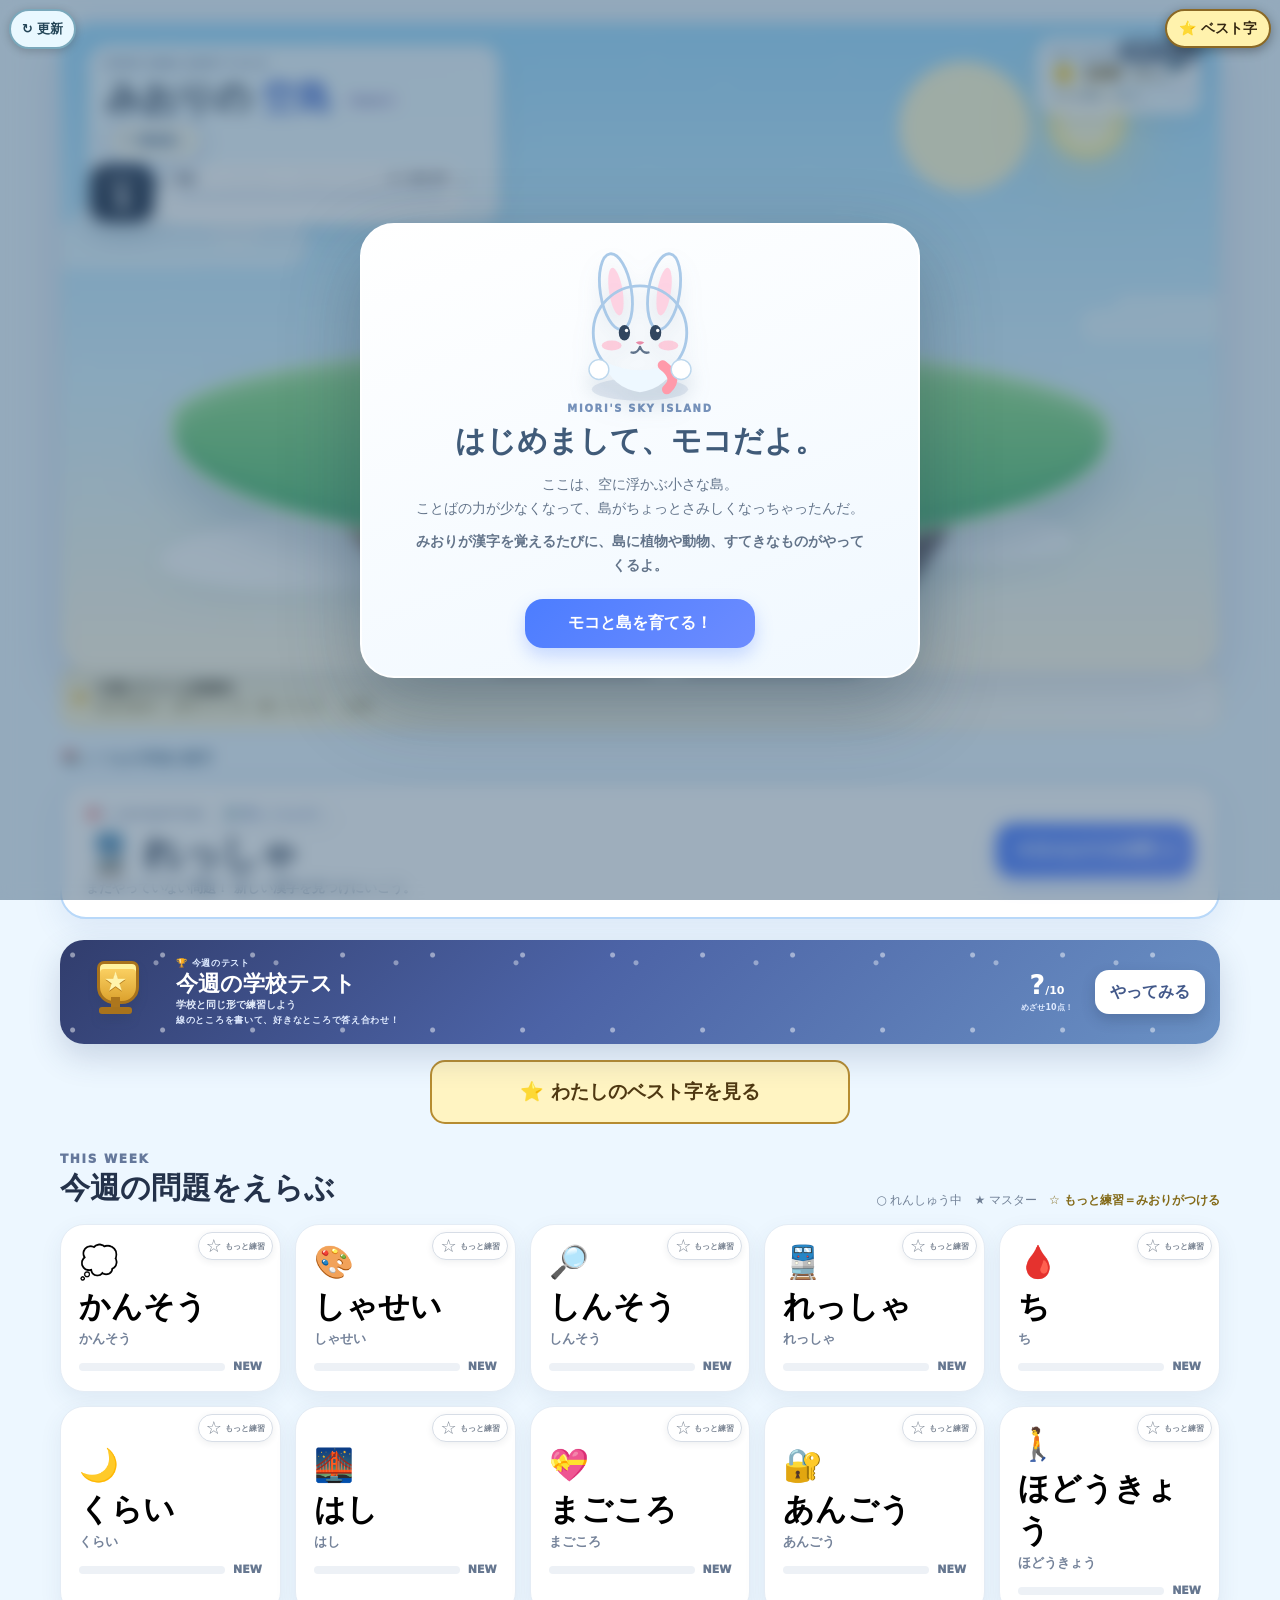
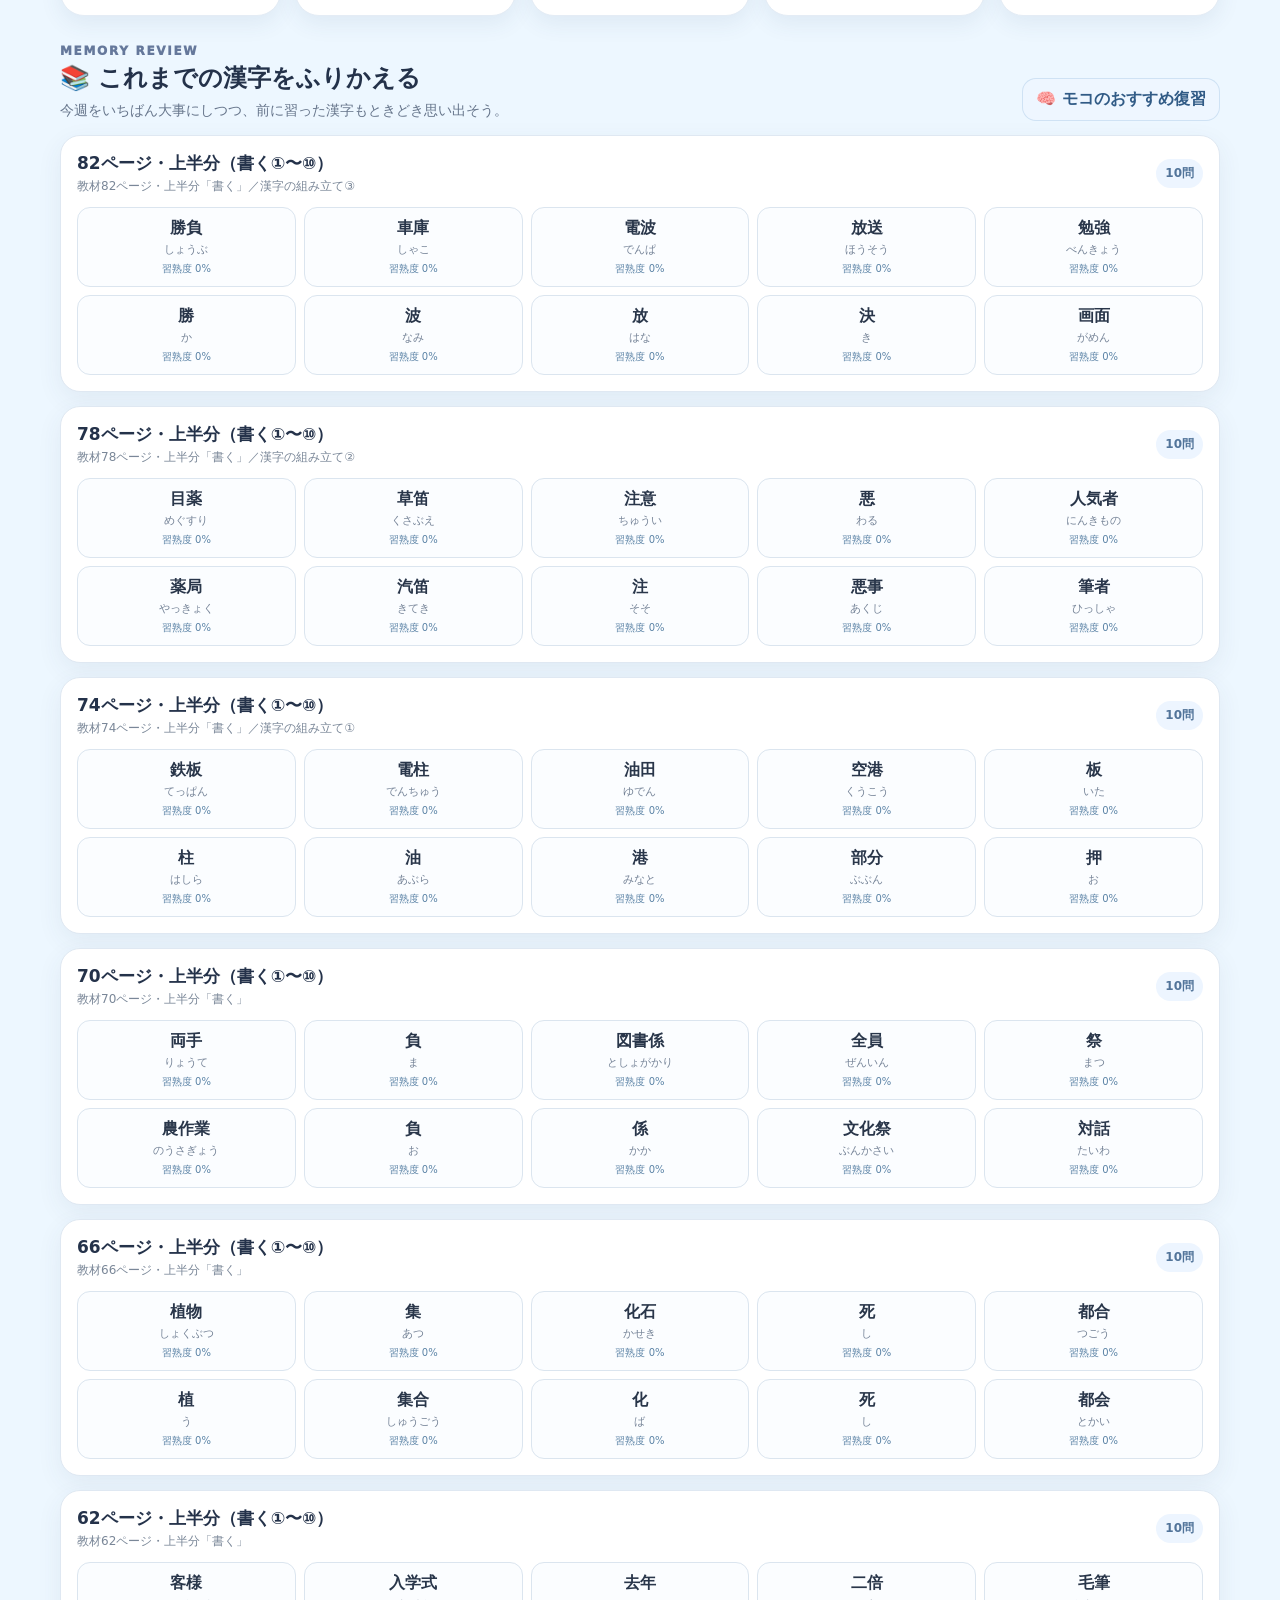
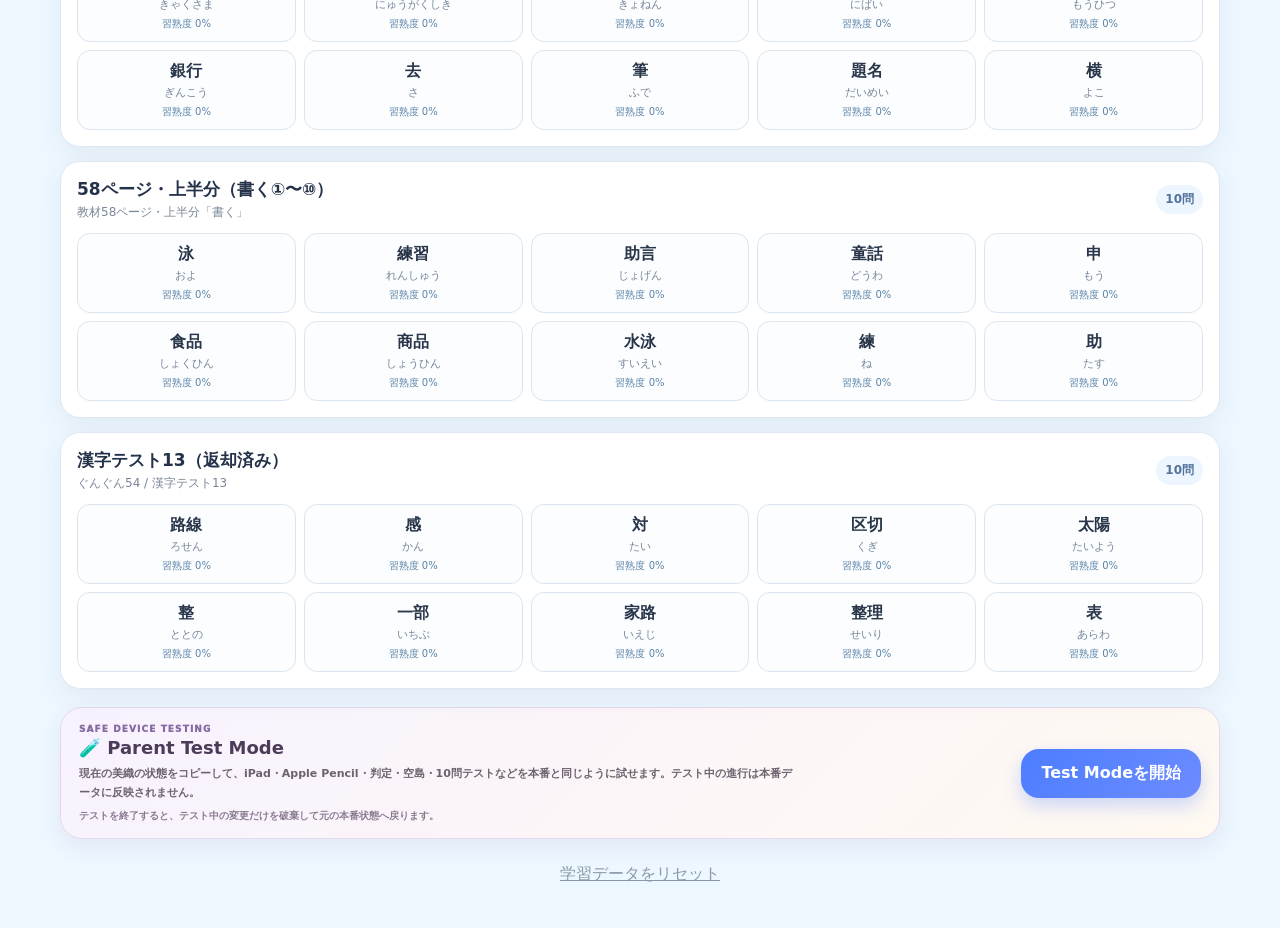
==== commit 6ba7a823: "chore: align index.html with 2026-11-07 worksheet" ====
--- a/index.html
+++ b/index.html
@@ -141,7 +141,7 @@
 <script src="./test-mode-v261.js?v=2610"></script>
 <script src="./data-v10.js?v=2600"></script>
 <script src="./data-v11-patch.js?v=2600"></script>
-<script src="./data-packs.js?v=20261031-p82-corrected"></script>
+<script src="./data-packs.js?v=20261107-test6"></script>
 <script src="./app-v10.js?v=20261025-pwa303"></script>
 <script src="./app-v11-patch.js?v=20260921"></script>
 <script src="./app-v12-patch.js?v=2030"></script>
@@ -175,6 +175,6 @@
 <script src="./app-v240-release.js?v=3022"></script>
 <script src="./app-v302-best-gallery.js?v=3022"></script>
 <!-- github-pages-release: v2.9.4 distinct-inter-island-flight-and-direct-internal-return -->
-<script src="./pwa-update-v303.js?v=20261031-p82"></script>
+<script src="./pwa-update-v303.js?v=20261107-test6"></script>
 </body>
 </html>
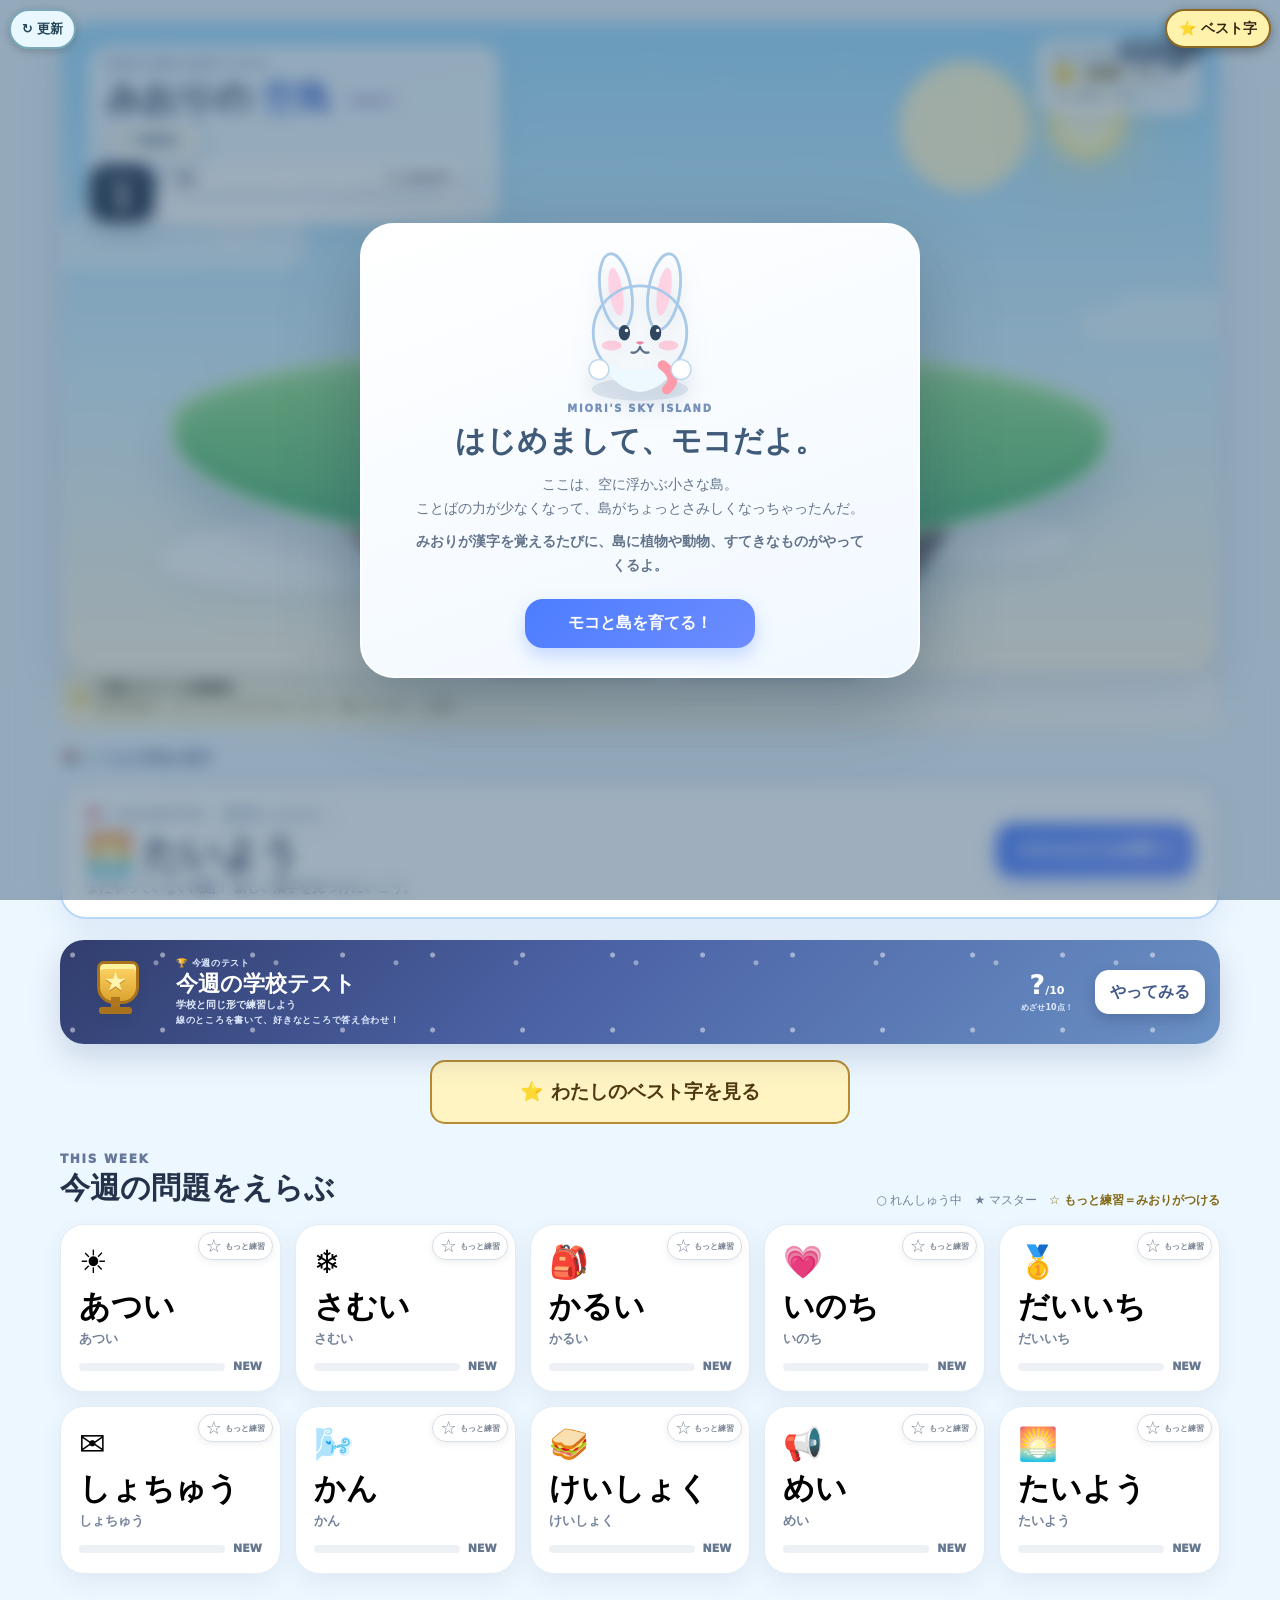
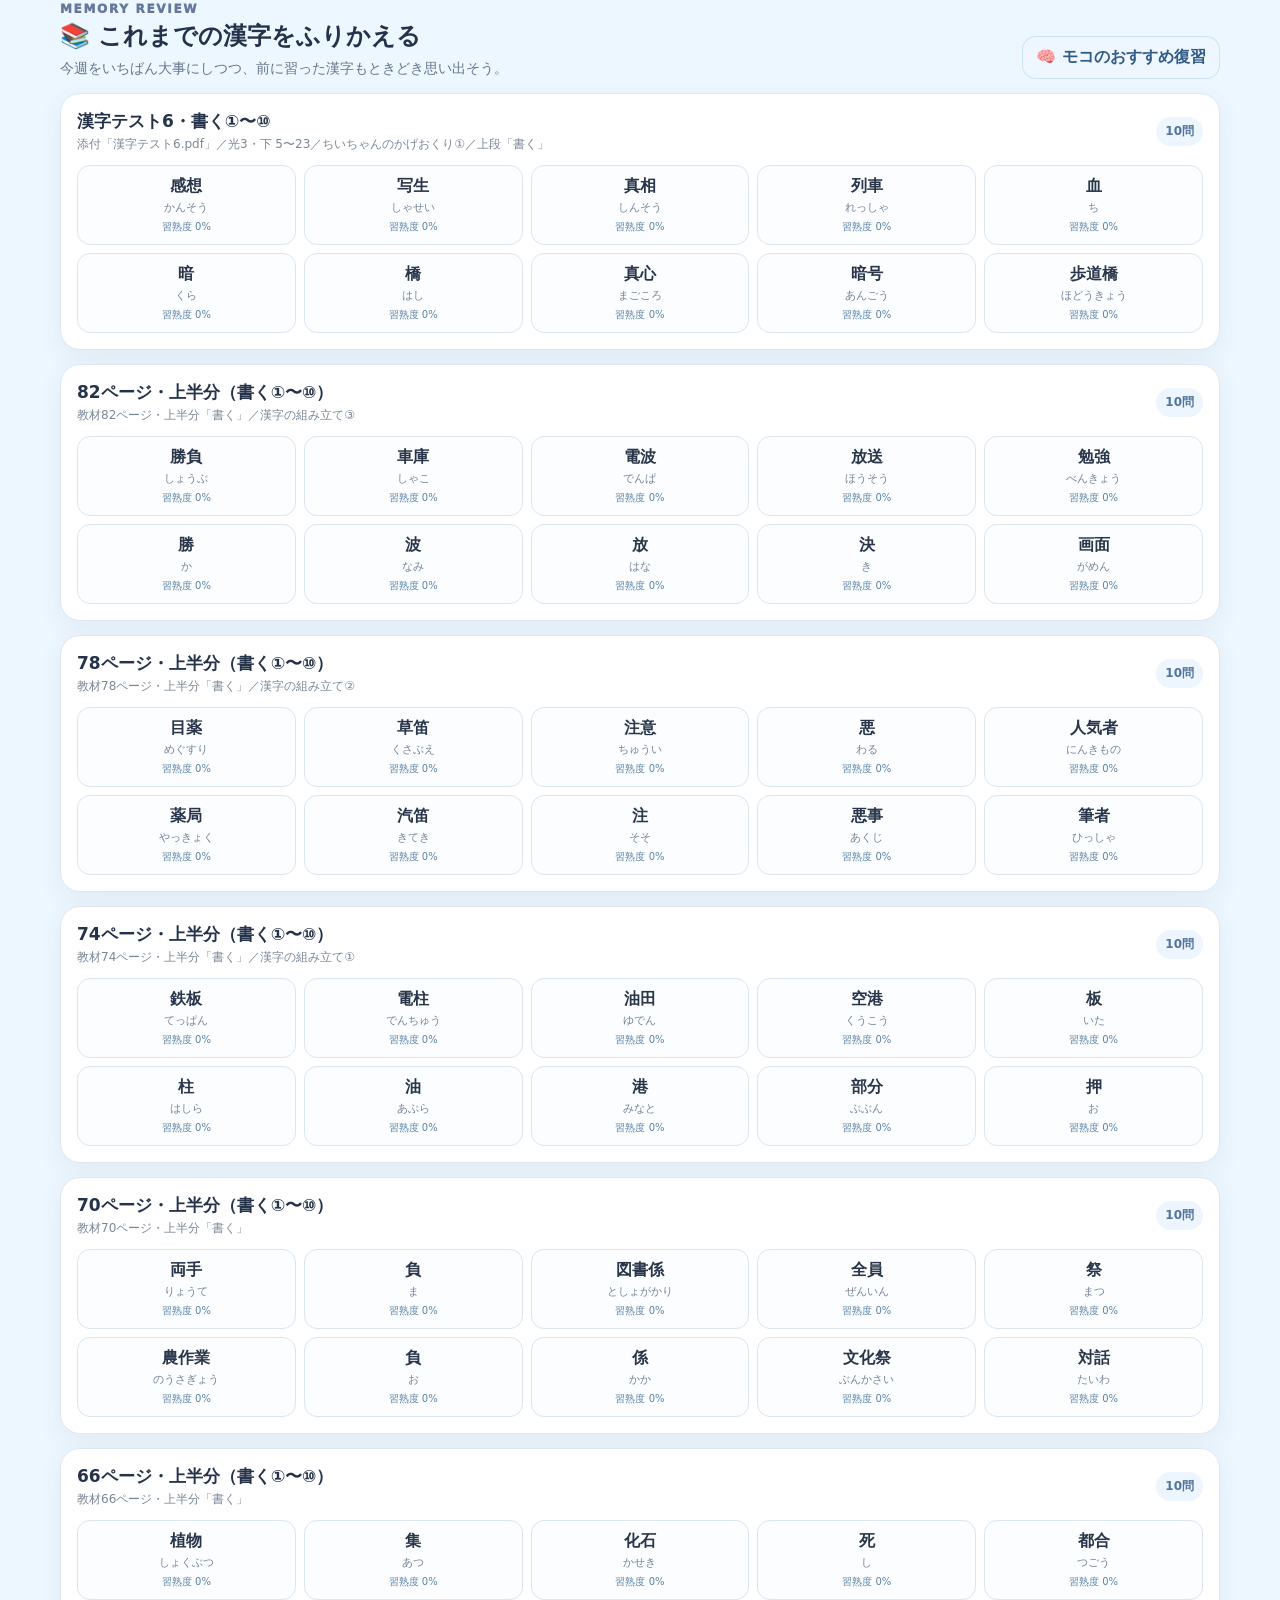
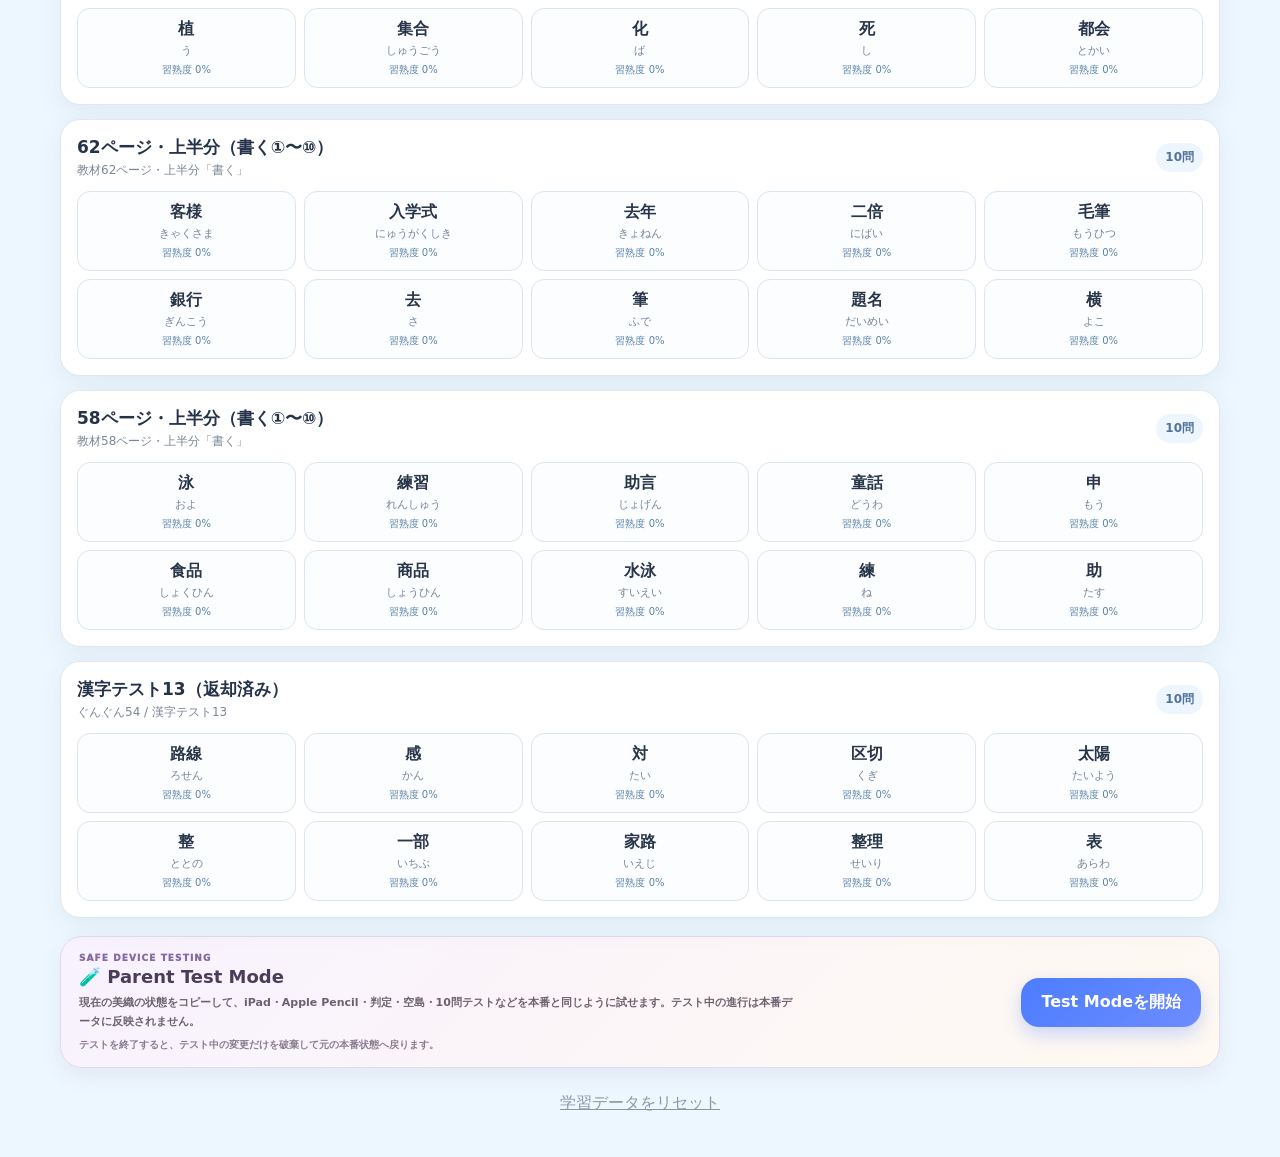
==== commit 09c509db: "Publish ch10 school pack and PWA build 20261110: index.html" ====
--- a/index.html
+++ b/index.html
@@ -141,7 +141,7 @@
 <script src="./test-mode-v261.js?v=2610"></script>
 <script src="./data-v10.js?v=2600"></script>
 <script src="./data-v11-patch.js?v=2600"></script>
-<script src="./data-packs.js?v=20261107-test6"></script>
+<script src="./data-packs.js?v=20261110-ch10"></script>
 <script src="./app-v10.js?v=20261025-pwa303"></script>
 <script src="./app-v11-patch.js?v=20260921"></script>
 <script src="./app-v12-patch.js?v=2030"></script>
@@ -175,6 +175,6 @@
 <script src="./app-v240-release.js?v=3022"></script>
 <script src="./app-v302-best-gallery.js?v=3022"></script>
 <!-- github-pages-release: v2.9.4 distinct-inter-island-flight-and-direct-internal-return -->
-<script src="./pwa-update-v303.js?v=20261107-test6"></script>
+<script src="./pwa-update-v303.js?v=20261110-ch10"></script>
 </body>
 </html>
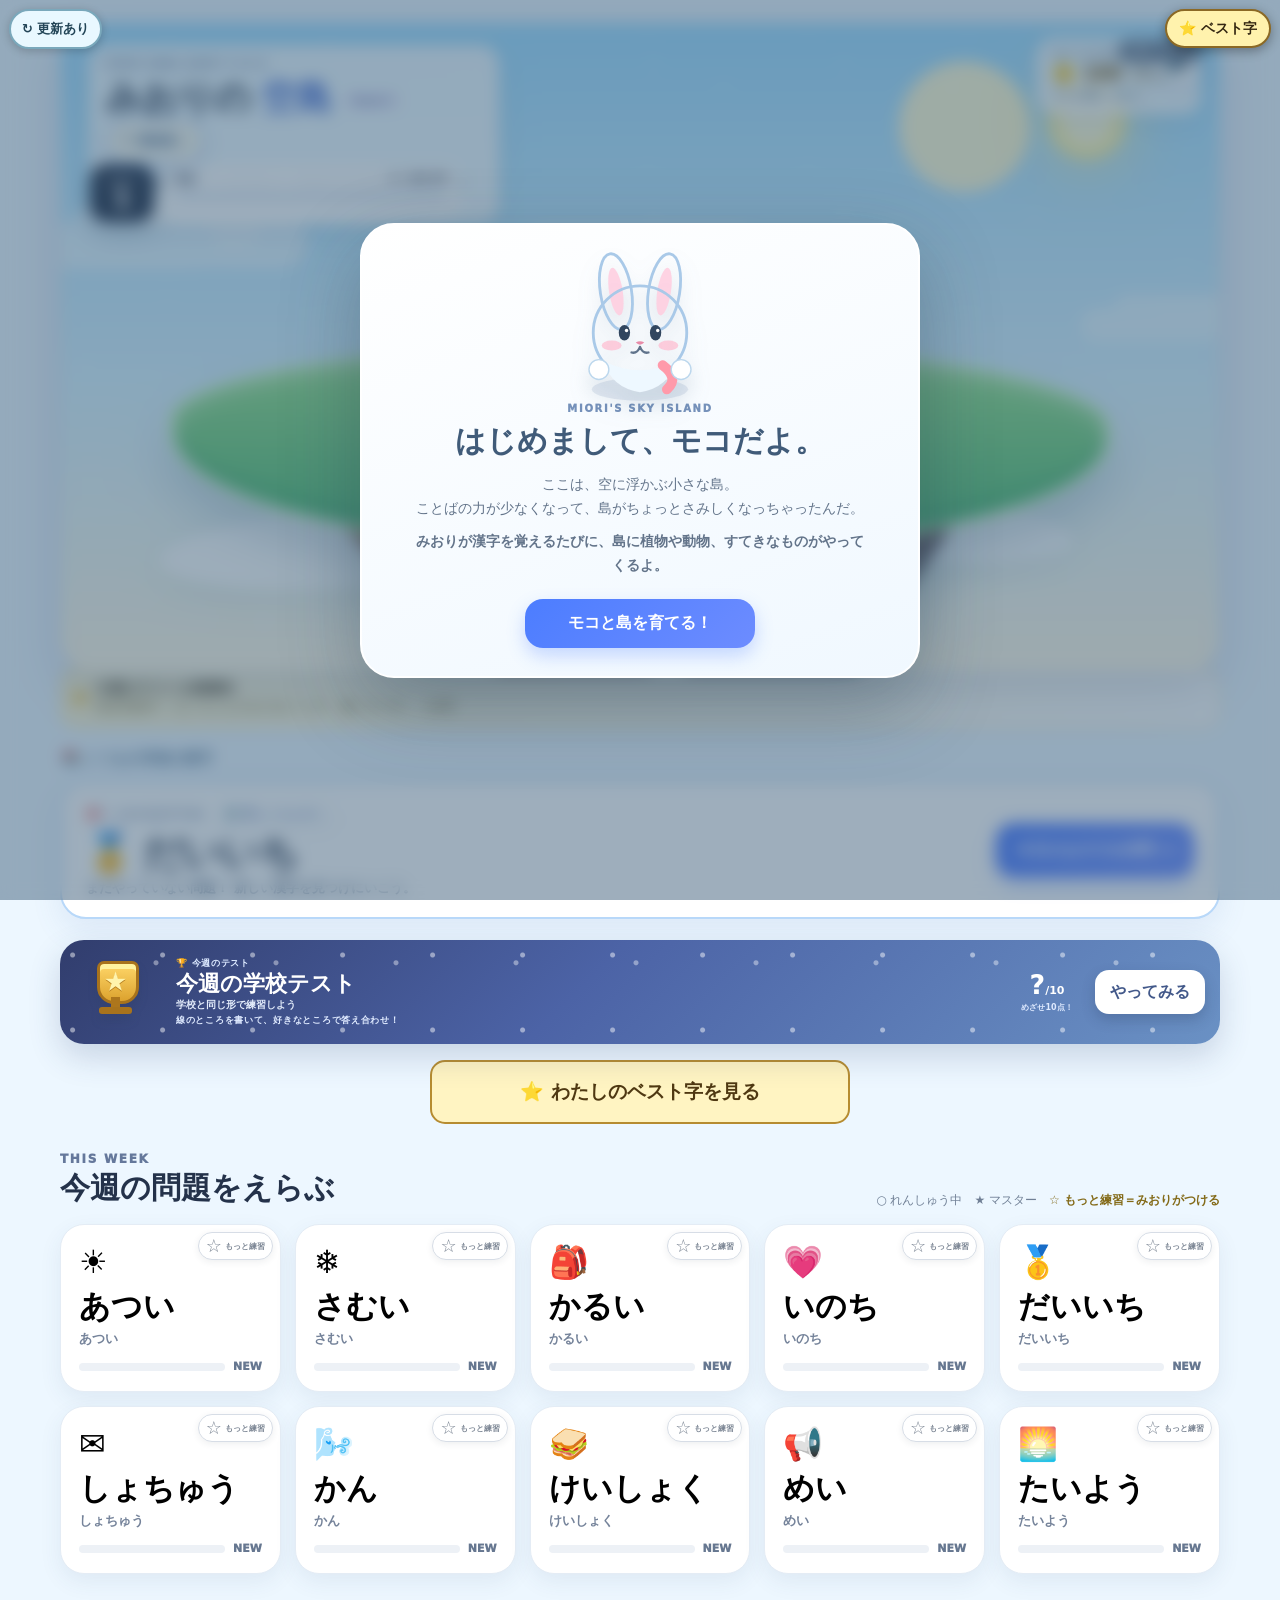
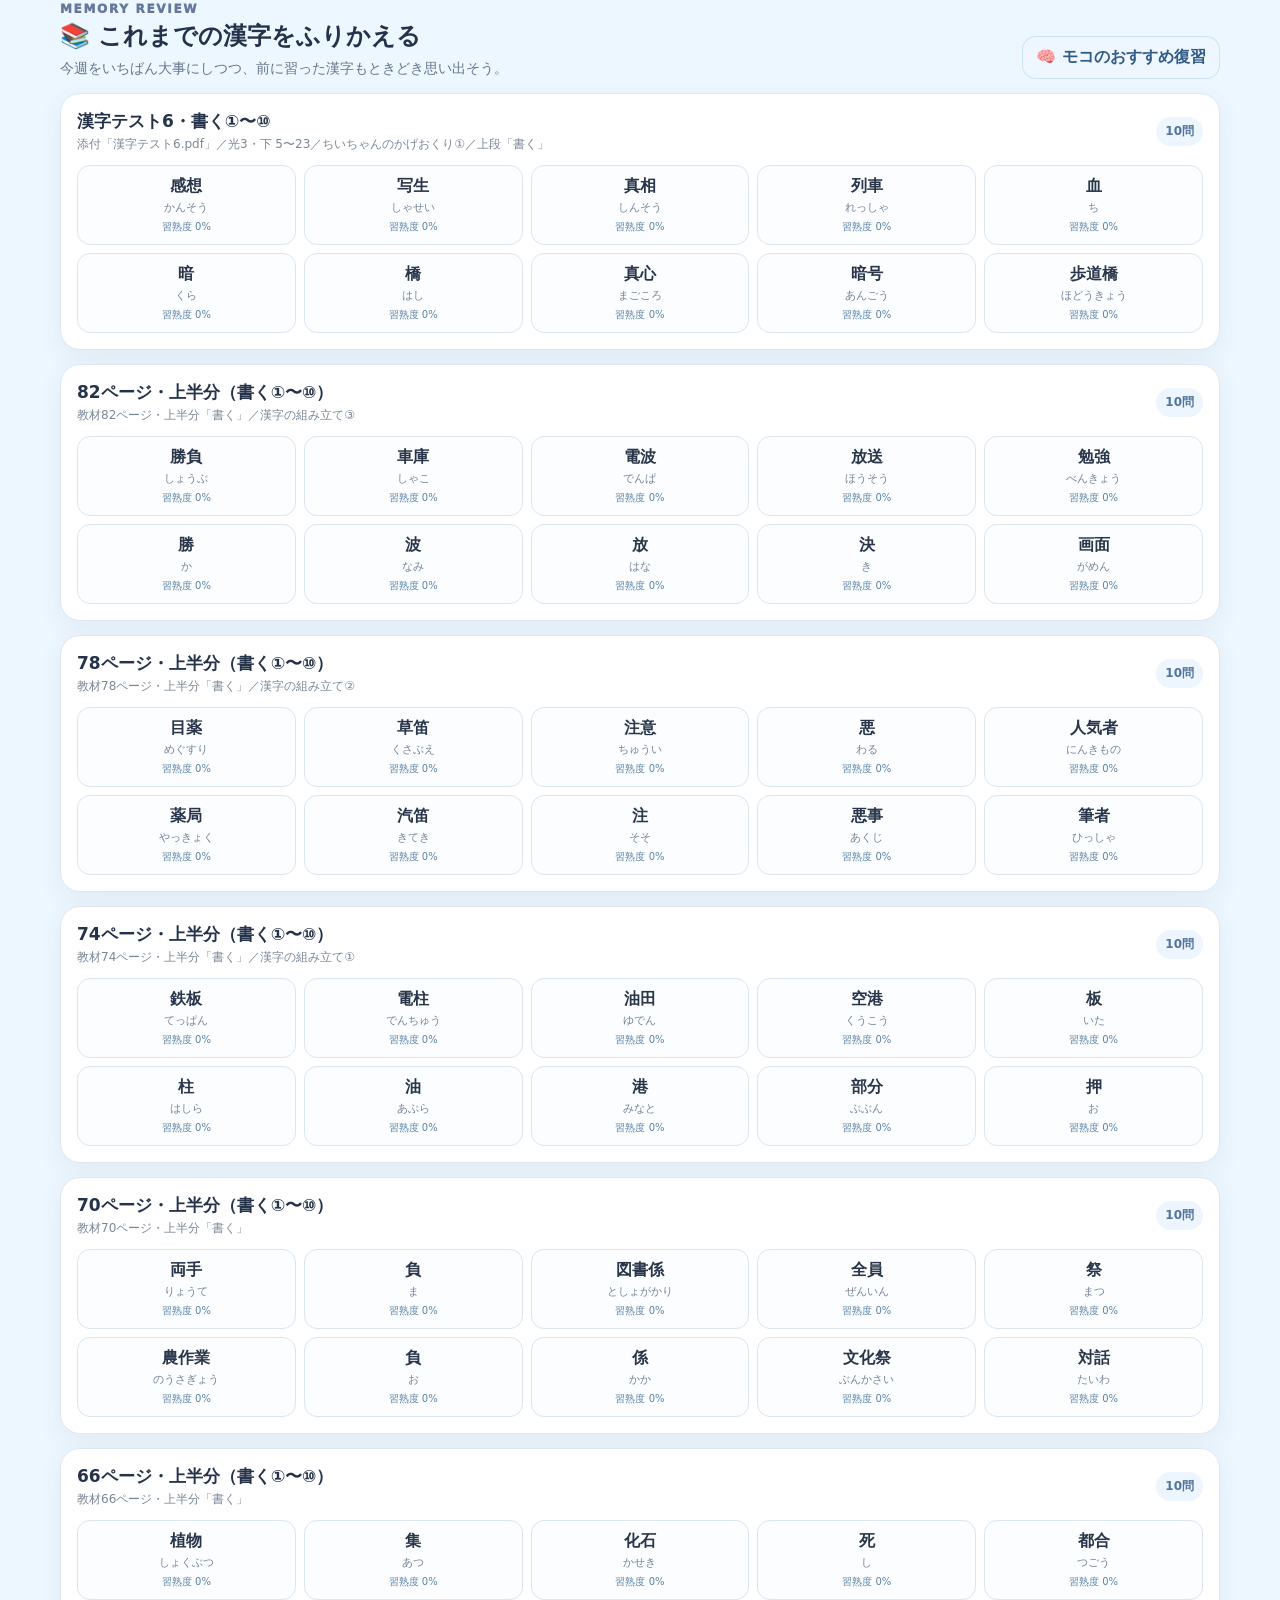
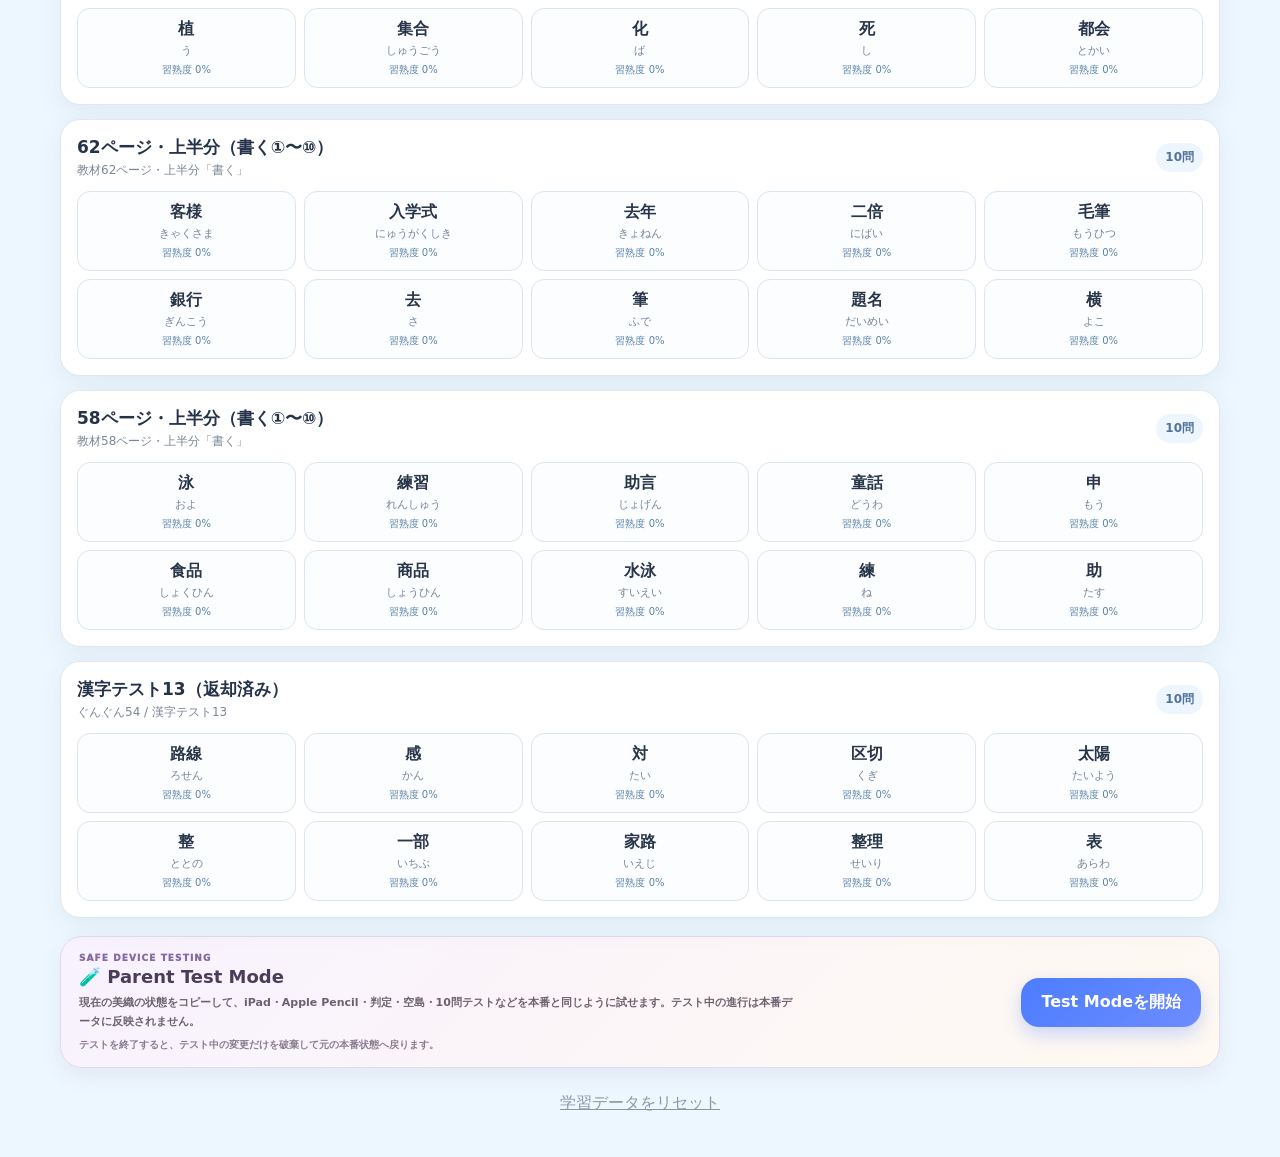
==== commit 4ed12fc6: "Refresh ch10 contextual-kanji school targets cache and validation: index.html" ====
--- a/index.html
+++ b/index.html
@@ -141,7 +141,7 @@
 <script src="./test-mode-v261.js?v=2610"></script>
 <script src="./data-v10.js?v=2600"></script>
 <script src="./data-v11-patch.js?v=2600"></script>
-<script src="./data-packs.js?v=20261110-ch10"></script>
+<script src="./data-packs.js?v=20261110-ch10-context"></script>
 <script src="./app-v10.js?v=20261025-pwa303"></script>
 <script src="./app-v11-patch.js?v=20260921"></script>
 <script src="./app-v12-patch.js?v=2030"></script>
@@ -175,6 +175,6 @@
 <script src="./app-v240-release.js?v=3022"></script>
 <script src="./app-v302-best-gallery.js?v=3022"></script>
 <!-- github-pages-release: v2.9.4 distinct-inter-island-flight-and-direct-internal-return -->
-<script src="./pwa-update-v303.js?v=20261110-ch10"></script>
+<script src="./pwa-update-v303.js?v=20261110-ch10-context"></script>
 </body>
 </html>
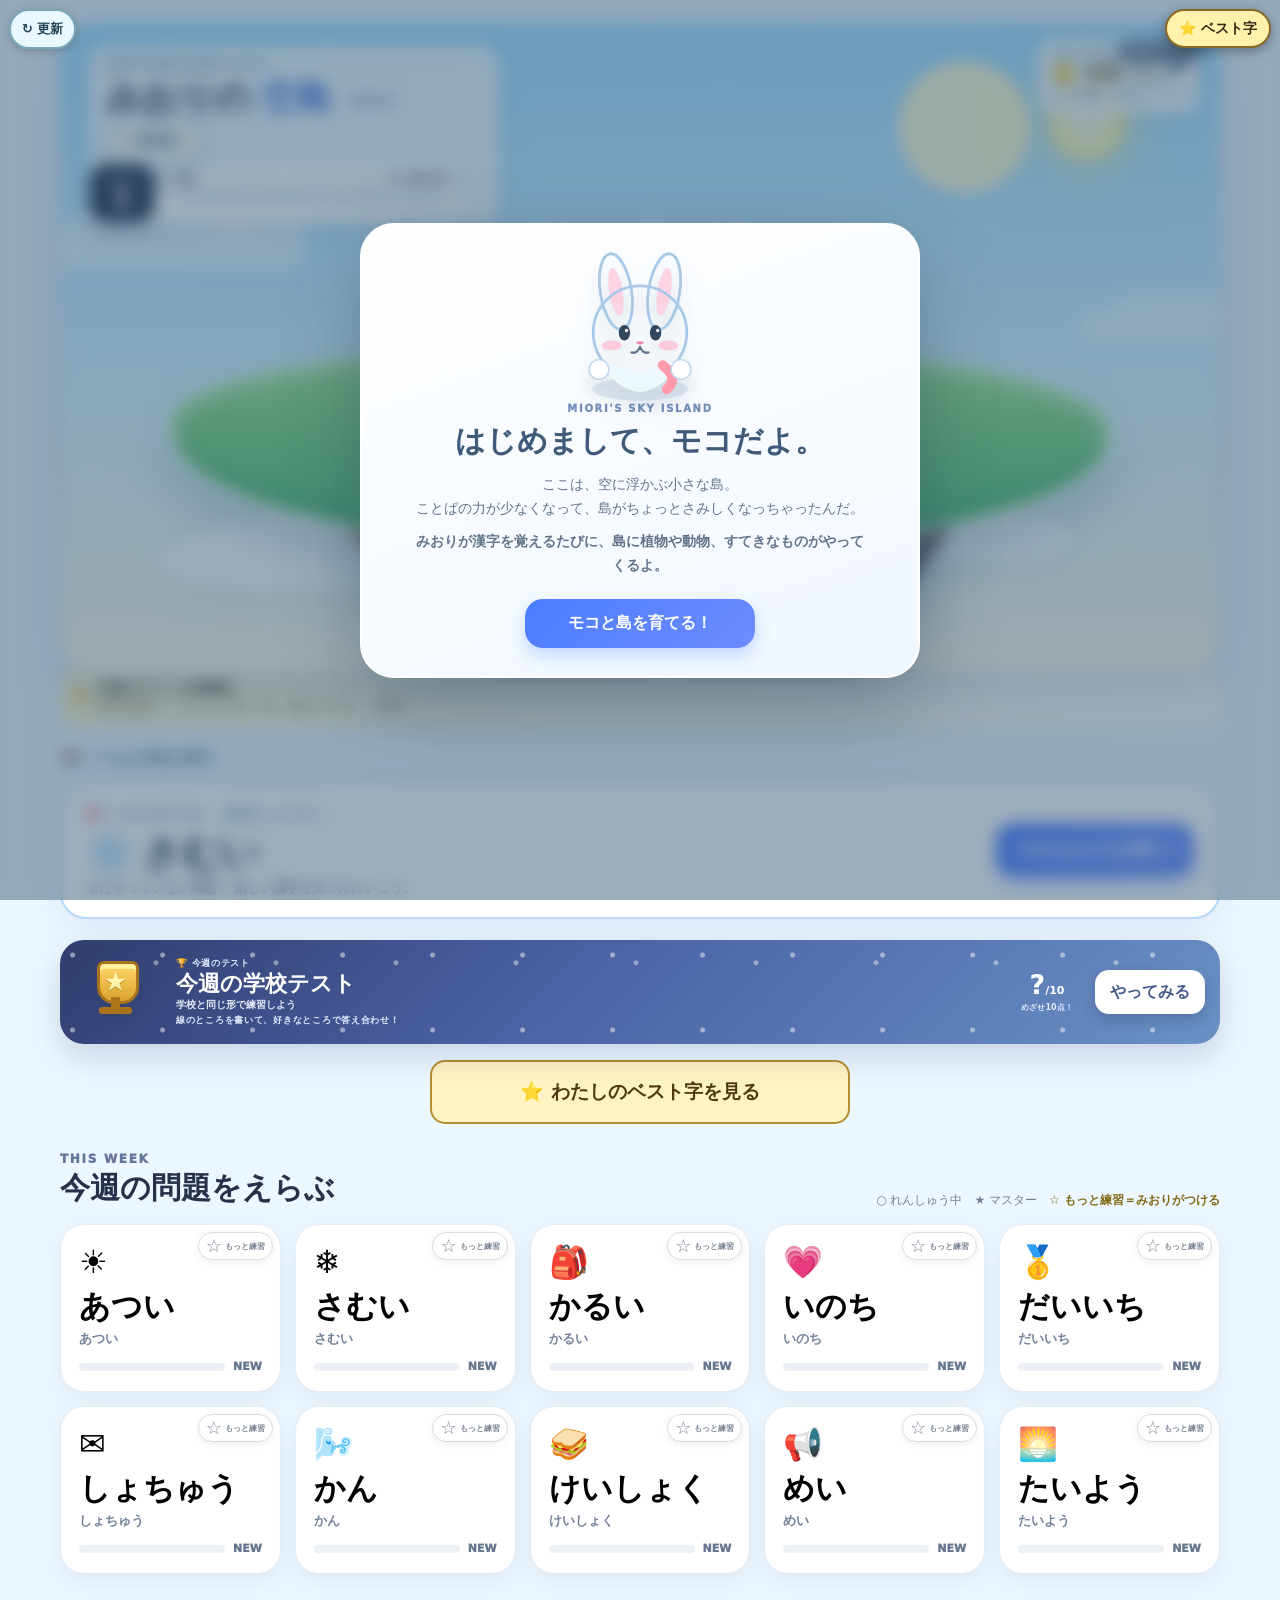
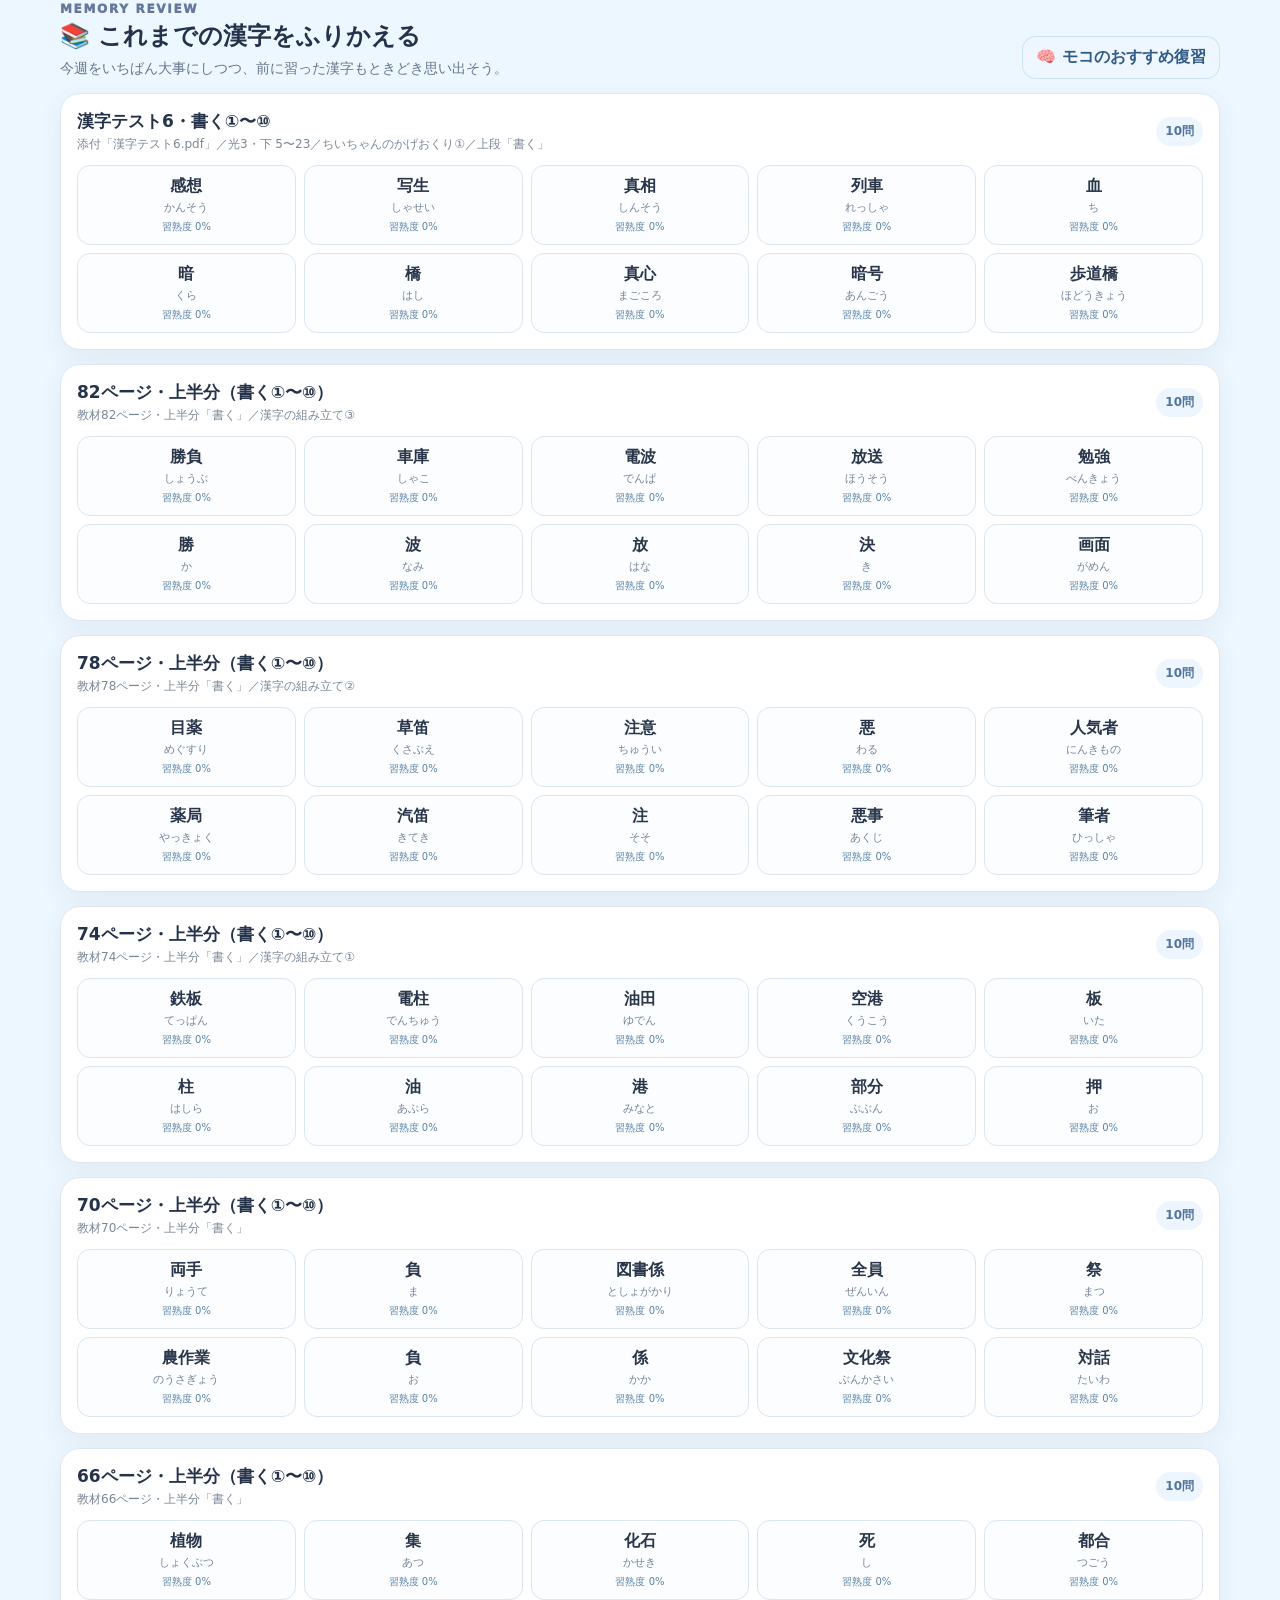
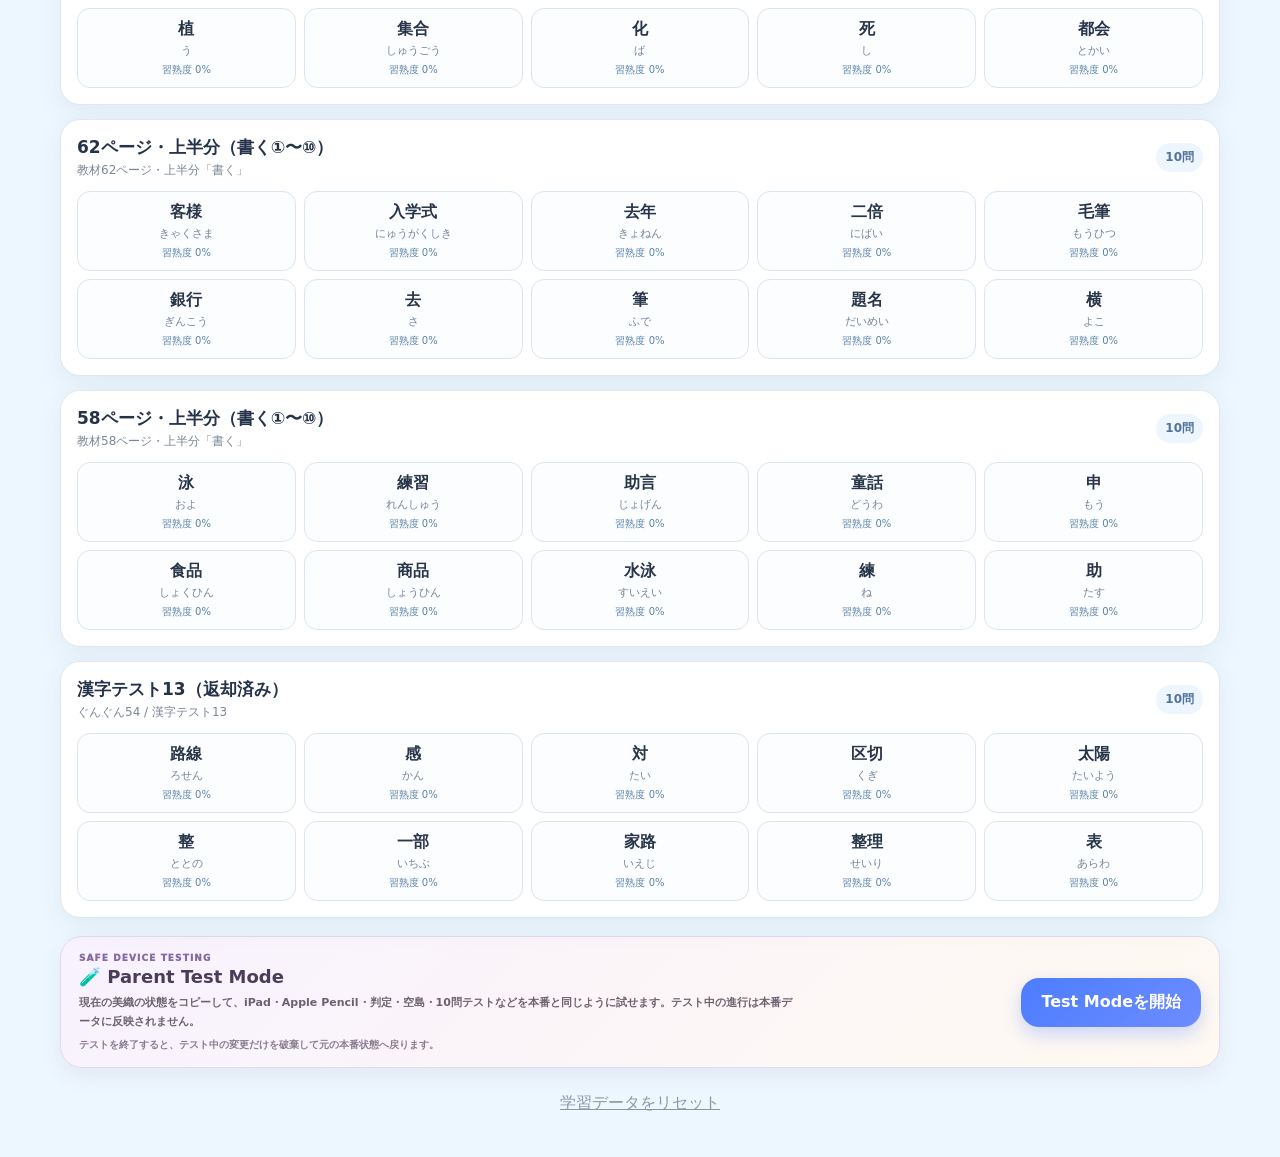
==== commit cfcf8e10: "Correct current worksheet title to ぐんぐん下9・10" ====
--- a/index.html
+++ b/index.html
@@ -141,7 +141,7 @@
 <script src="./test-mode-v261.js?v=2610"></script>
 <script src="./data-v10.js?v=2600"></script>
 <script src="./data-v11-patch.js?v=2600"></script>
-<script src="./data-packs.js?v=20261110-ch10-context"></script>
+<script src="./data-packs.js?v=20261113-title-fix"></script>
 <script src="./app-v10.js?v=20261025-pwa303"></script>
 <script src="./app-v11-patch.js?v=20260921"></script>
 <script src="./app-v12-patch.js?v=2030"></script>
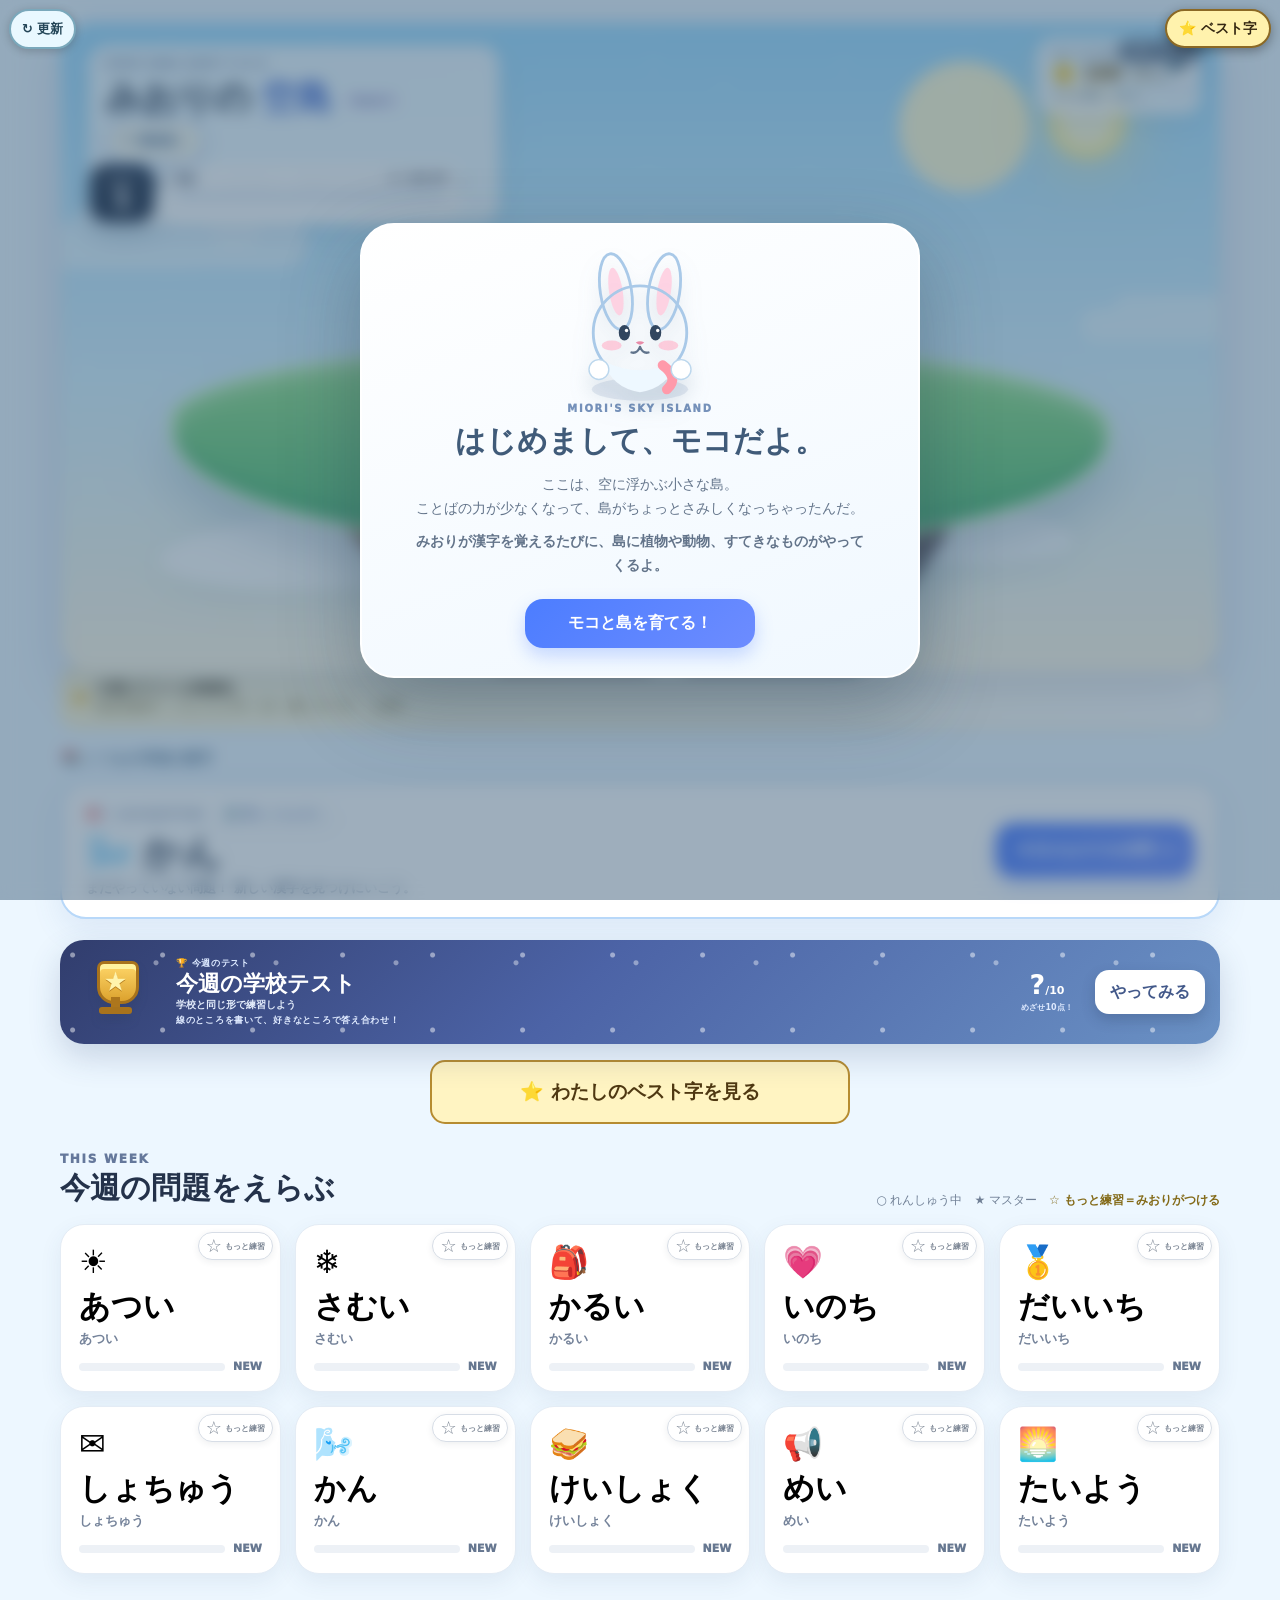
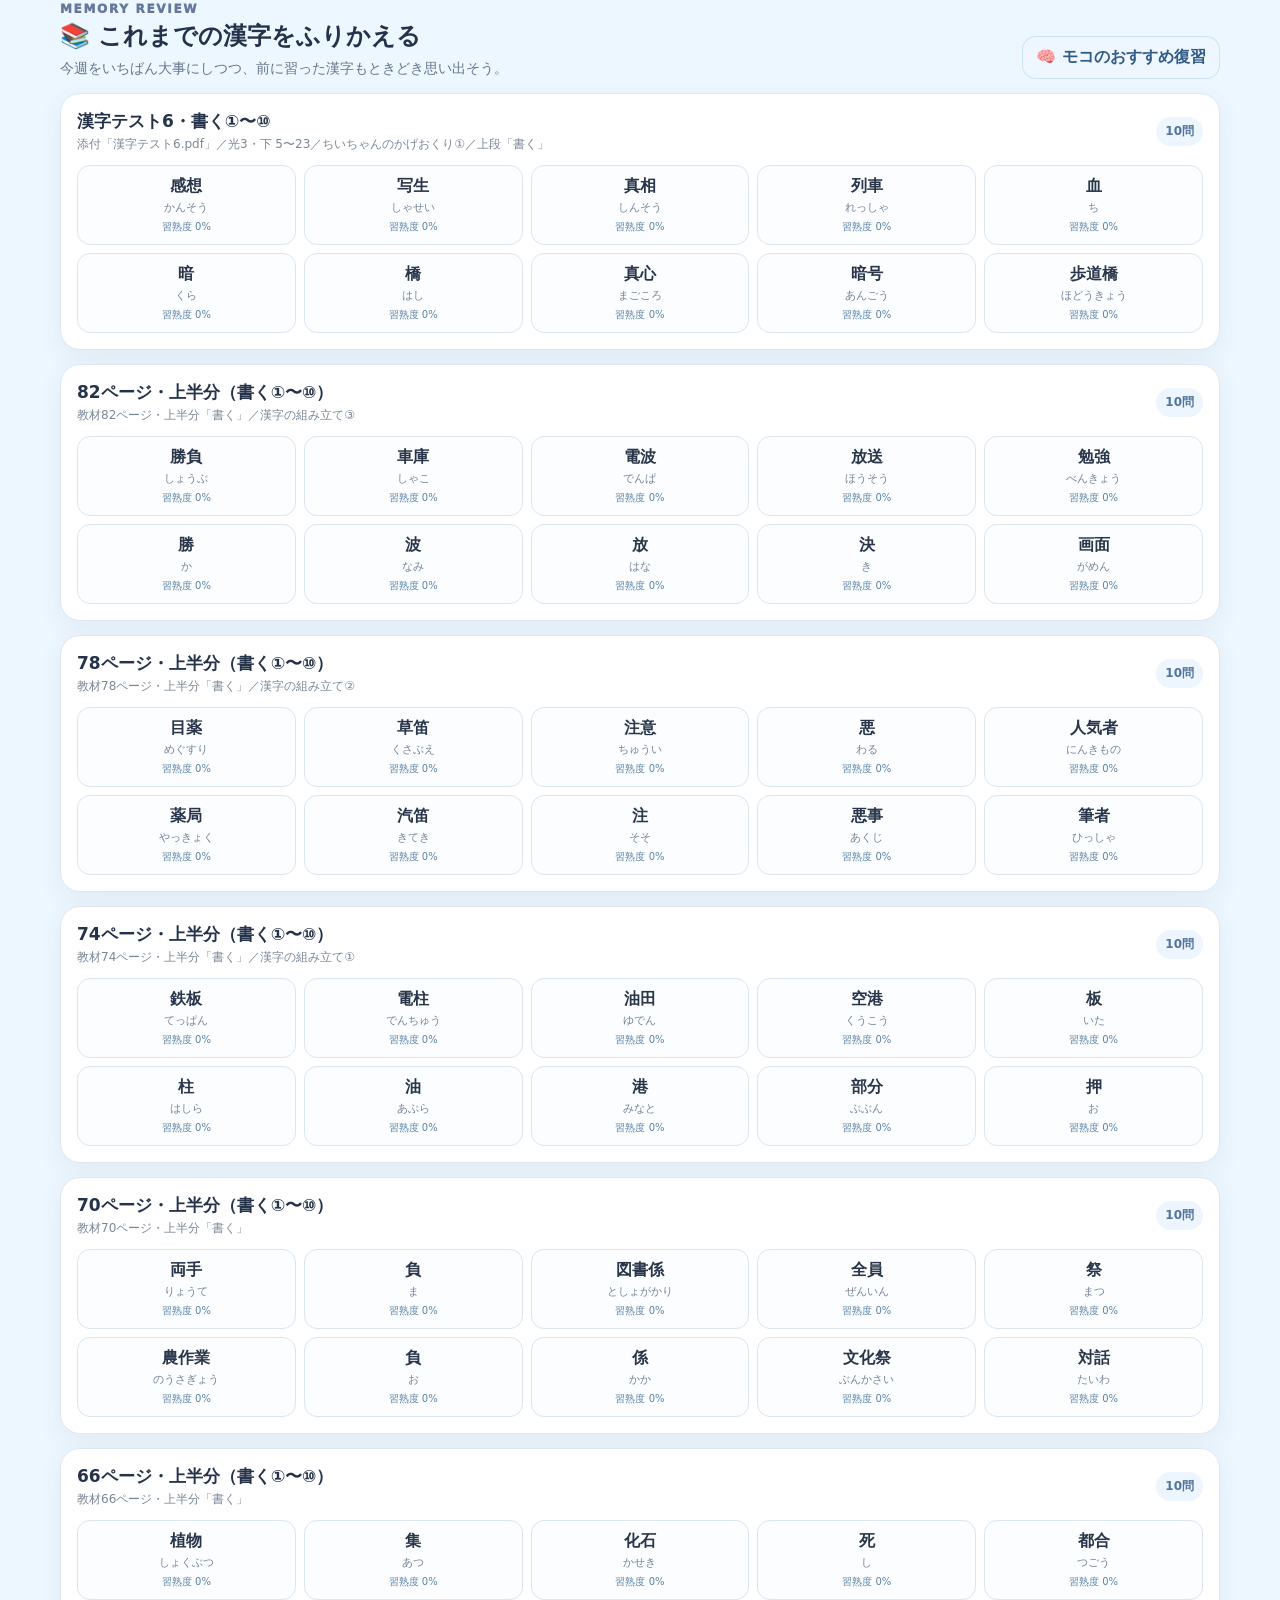
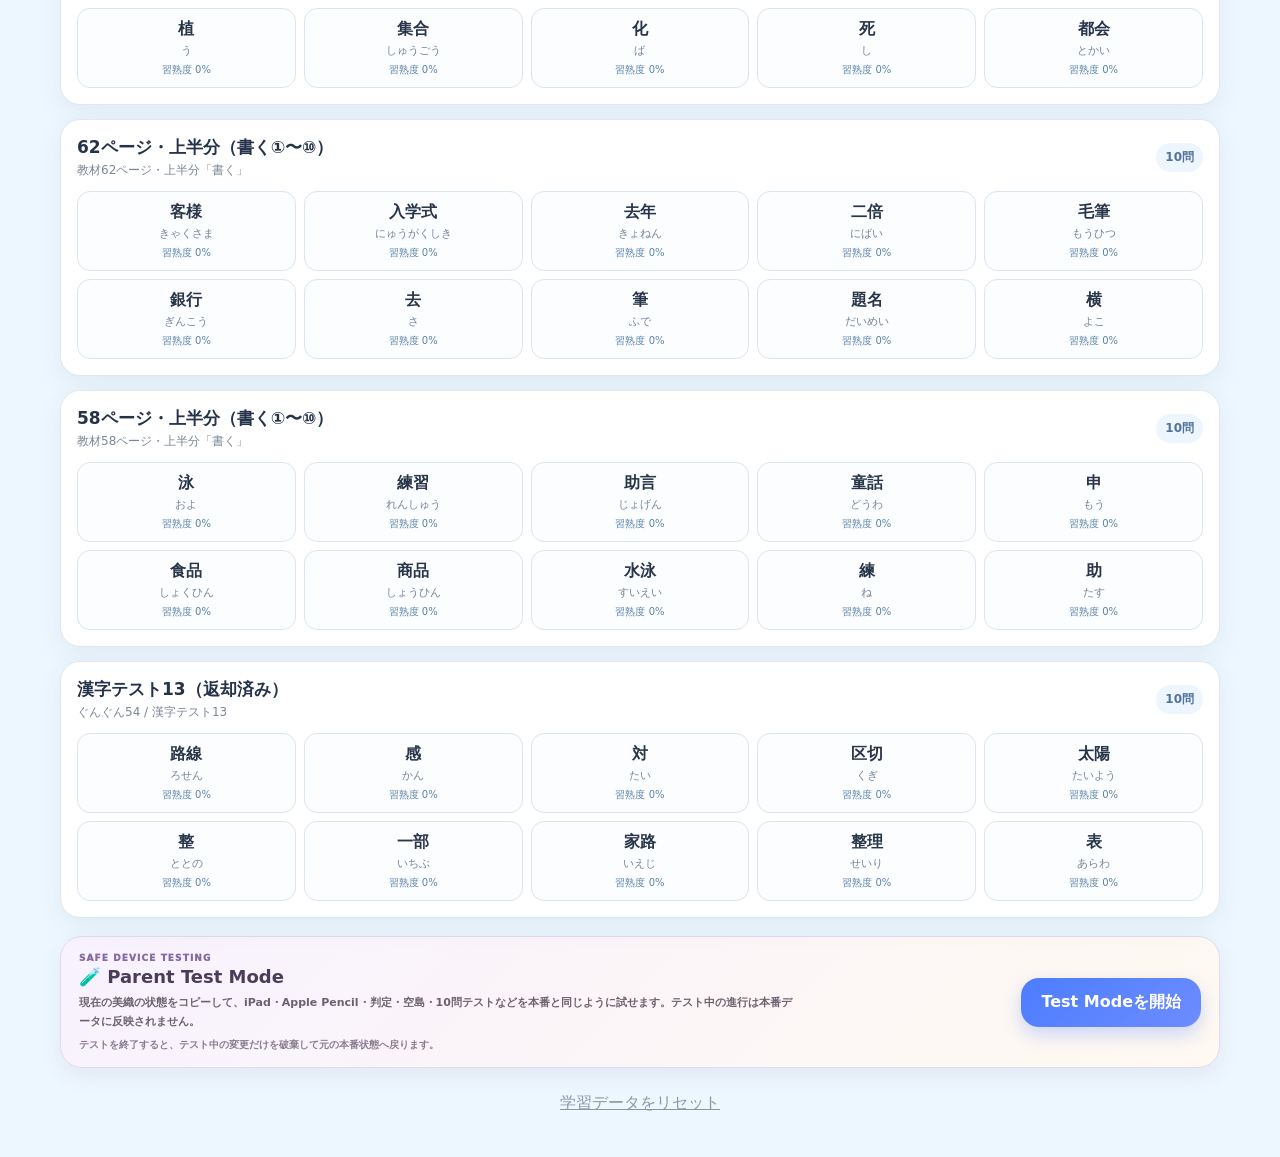
==== commit 66cc66ac: "Restore ch10 school test deployment: fix cache/version regressions and historical A4 fixture" ====
--- a/index.html
+++ b/index.html
@@ -141,7 +141,7 @@
 <script src="./test-mode-v261.js?v=2610"></script>
 <script src="./data-v10.js?v=2600"></script>
 <script src="./data-v11-patch.js?v=2600"></script>
-<script src="./data-packs.js?v=20261113-title-fix"></script>
+<script src="./data-packs.js?v=20261114-ch10-deployfix"></script>
 <script src="./app-v10.js?v=20261025-pwa303"></script>
 <script src="./app-v11-patch.js?v=20260921"></script>
 <script src="./app-v12-patch.js?v=2030"></script>
@@ -175,6 +175,6 @@
 <script src="./app-v240-release.js?v=3022"></script>
 <script src="./app-v302-best-gallery.js?v=3022"></script>
 <!-- github-pages-release: v2.9.4 distinct-inter-island-flight-and-direct-internal-return -->
-<script src="./pwa-update-v303.js?v=20261110-ch10-context"></script>
+<script src="./pwa-update-v303.js?v=20261114-ch10-deployfix"></script>
 </body>
 </html>
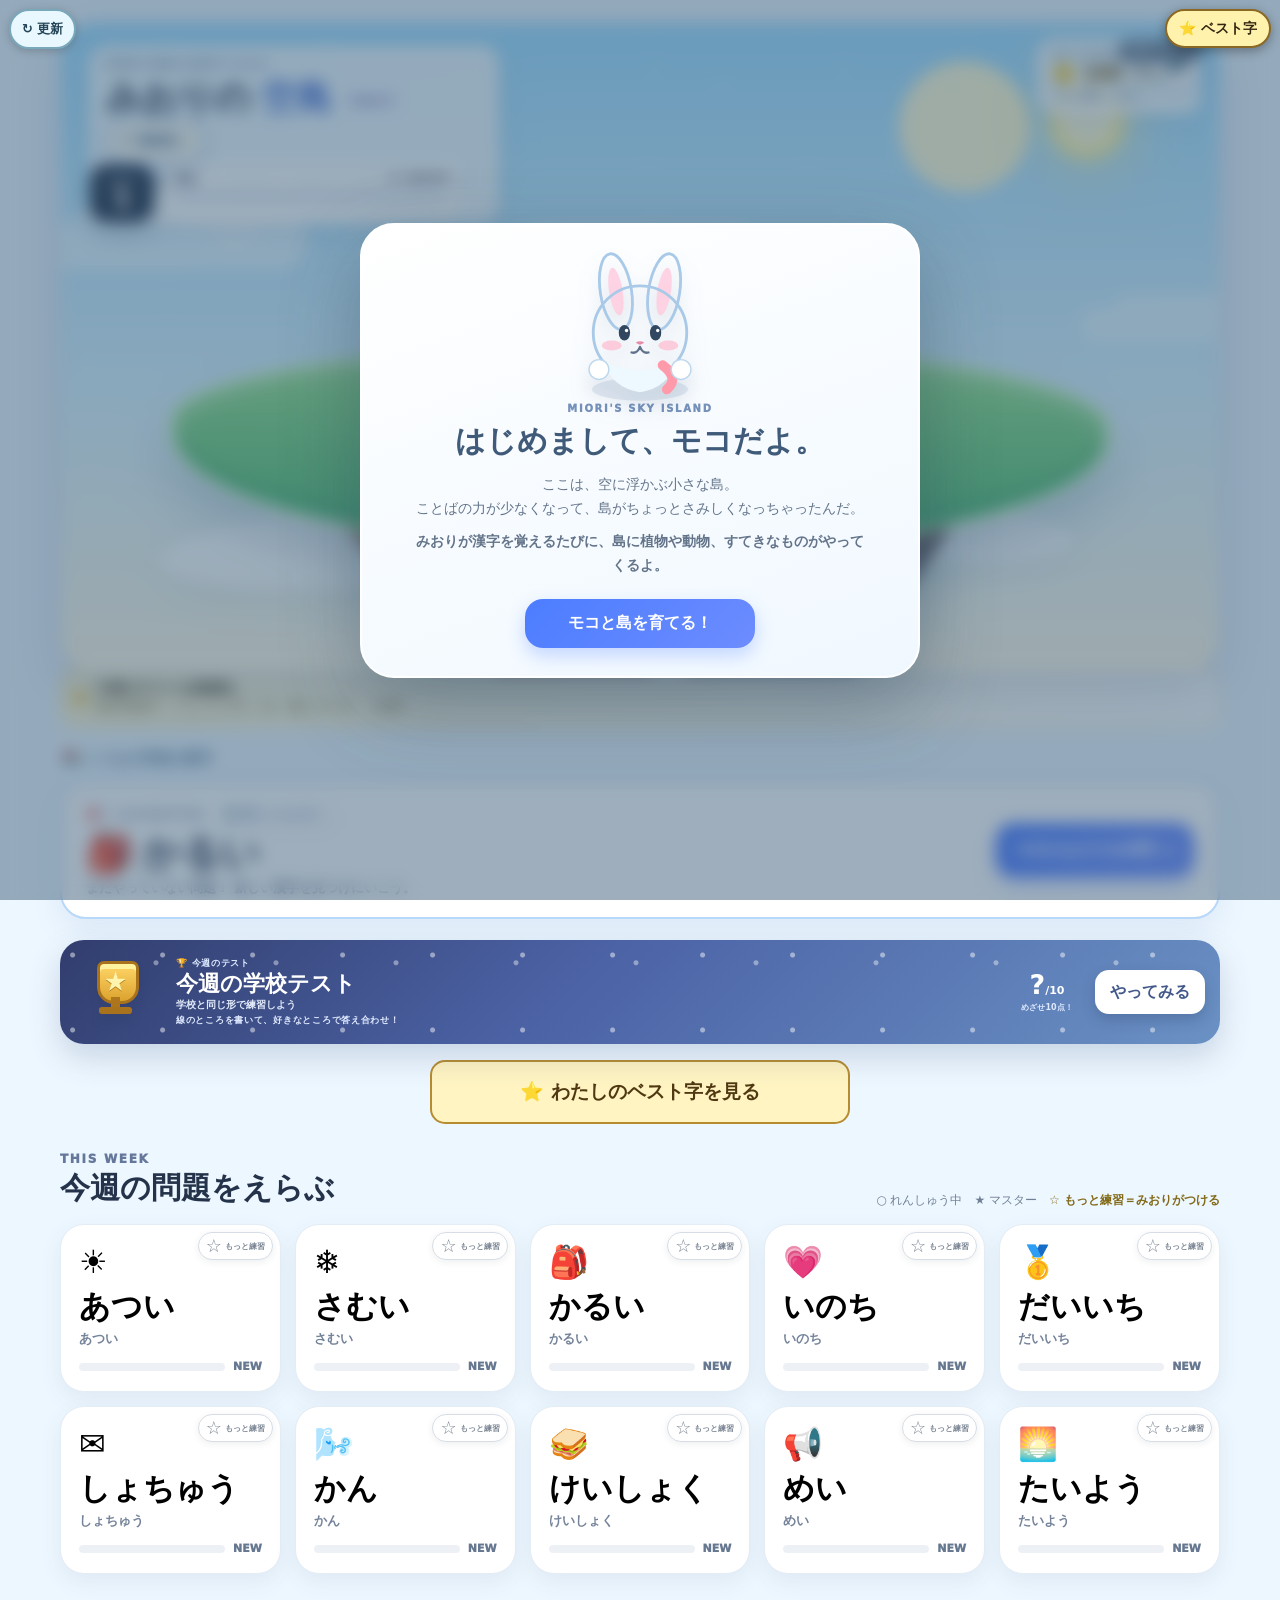
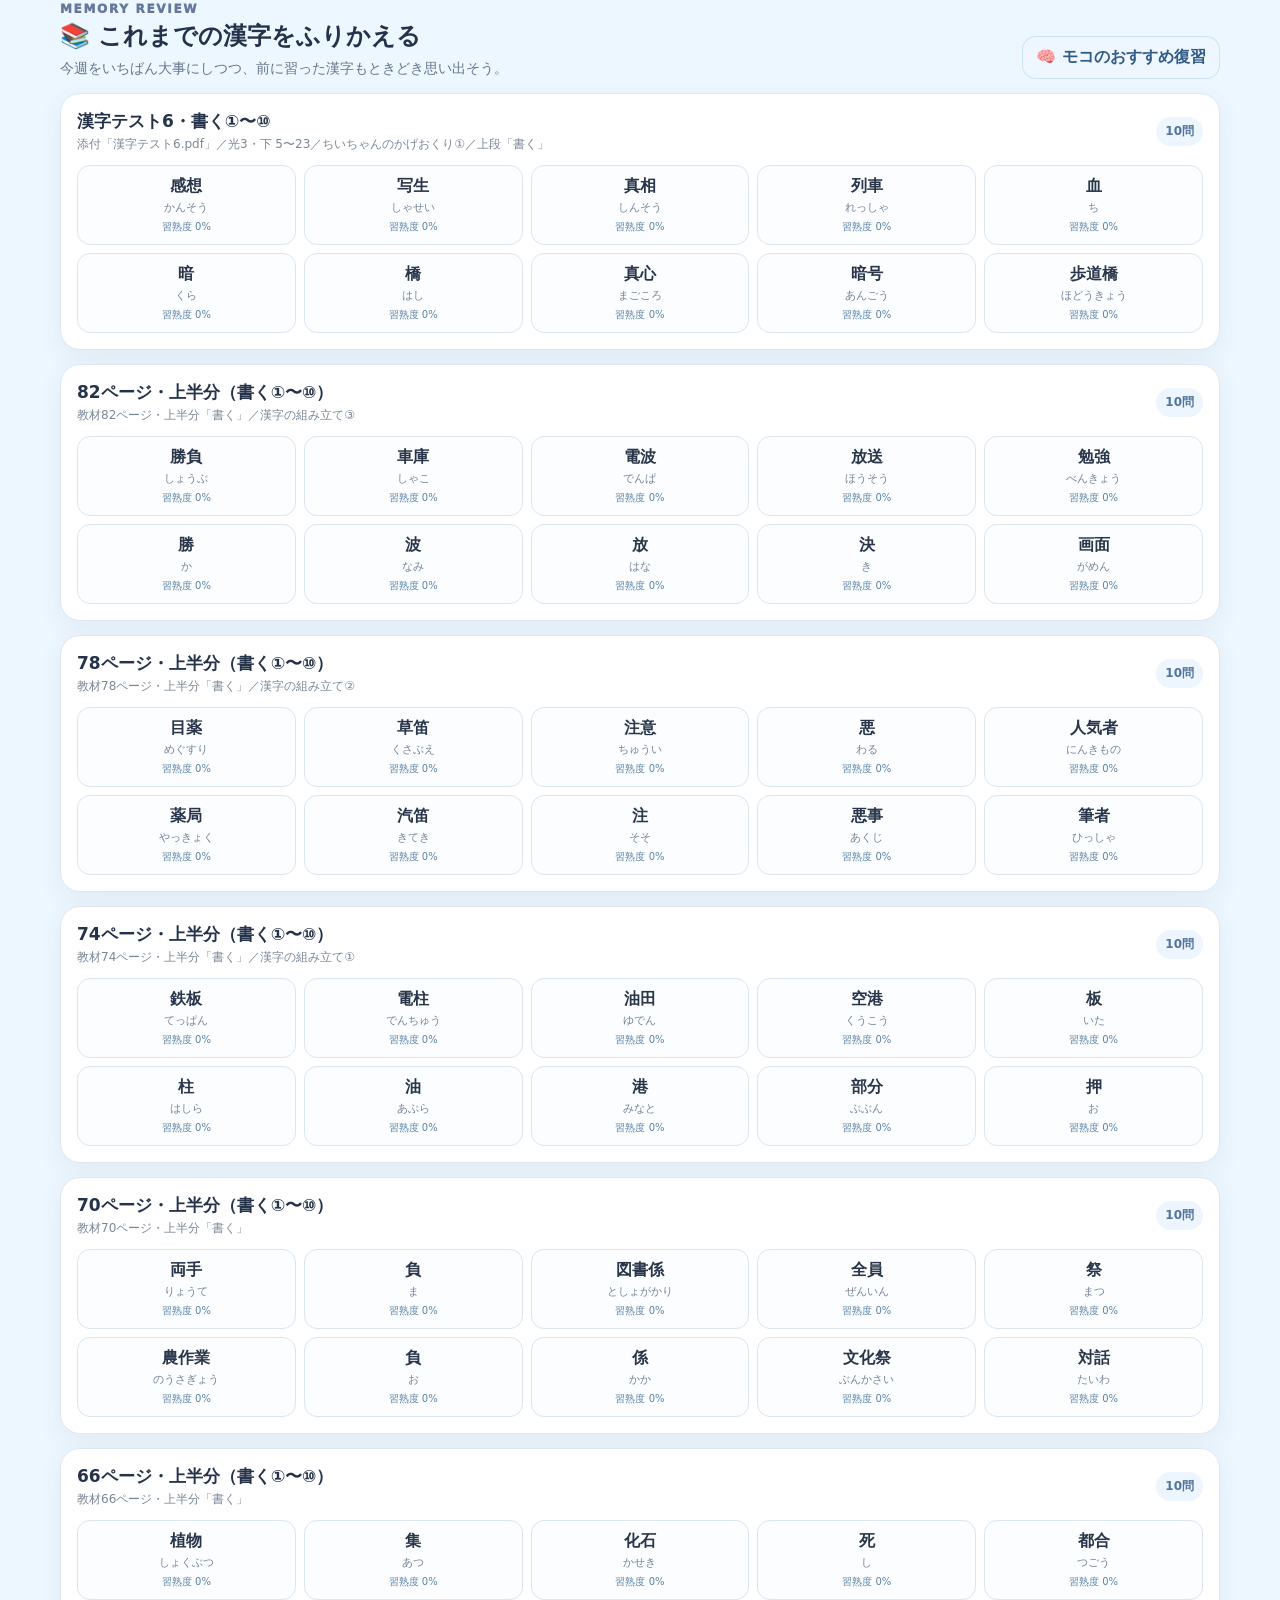
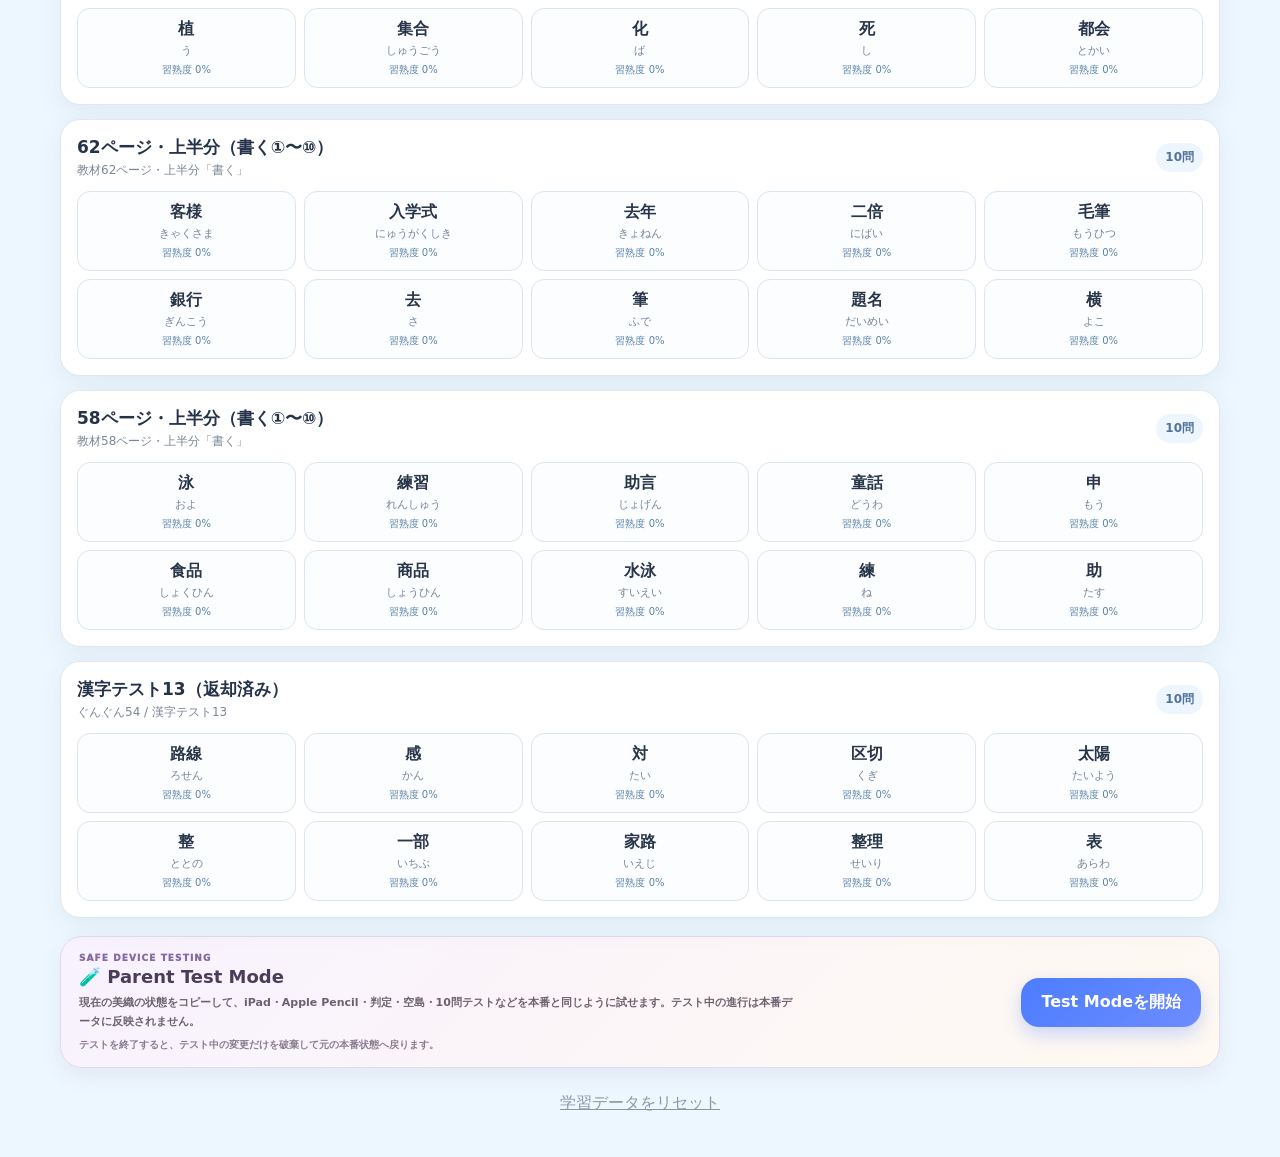
==== commit fe603095: "Release daily-practice navigation and landscape iPad fix (index.html)" ====
--- a/index.html
+++ b/index.html
@@ -172,9 +172,9 @@
 <script src="./app-v236-school-test.js?v=20261017-stroke-fit2"></script>
 <script src="./app-v232-polish.js?v=2320"></script>
 <script src="./app-v234-stability.js?v=2343"></script>
-<script src="./app-v240-release.js?v=3022"></script>
+<script src="./app-v240-release.js?v=3022&amp;fix=20261116"></script>
 <script src="./app-v302-best-gallery.js?v=3022"></script>
 <!-- github-pages-release: v2.9.4 distinct-inter-island-flight-and-direct-internal-return -->
-<script src="./pwa-update-v303.js?v=20261114-ch10-deployfix"></script>
+<script src="./pwa-update-v303.js?v=20261114-ch10-deployfix&amp;fix=20261116"></script>
 </body>
 </html>
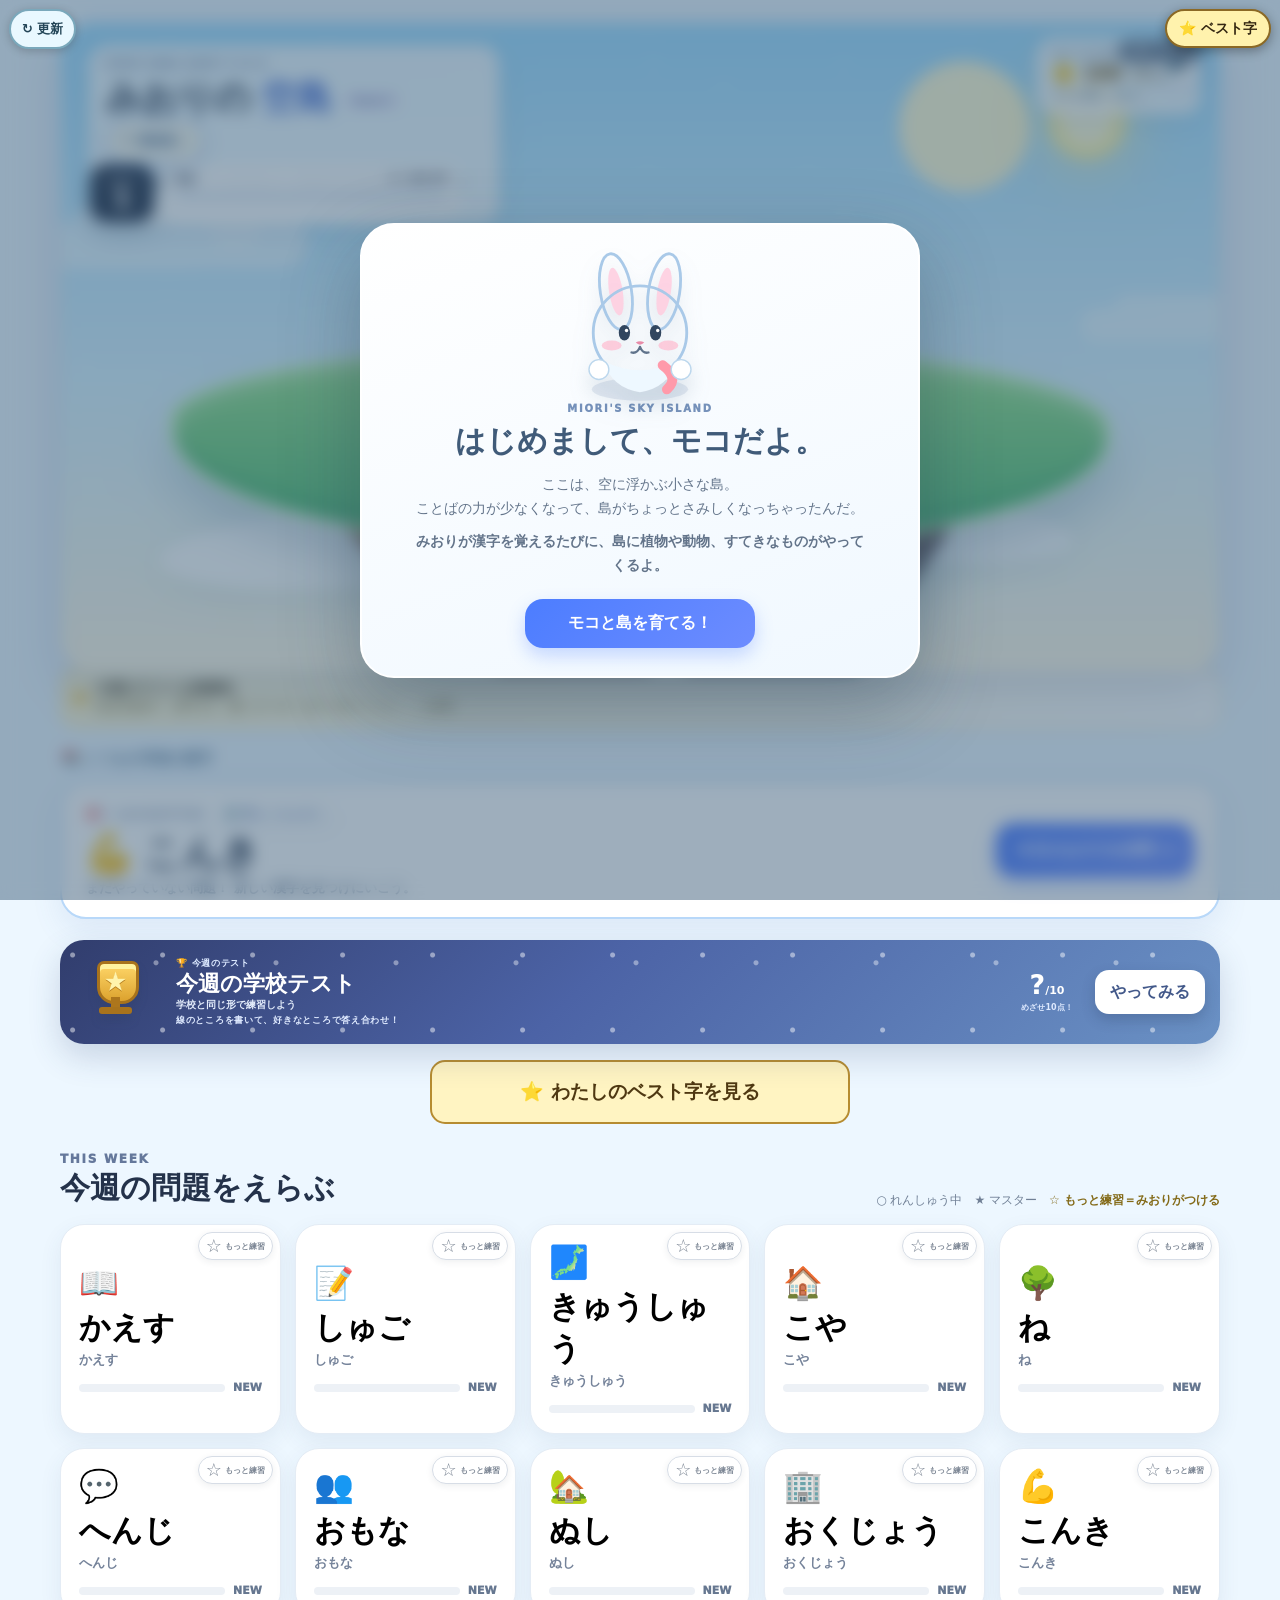
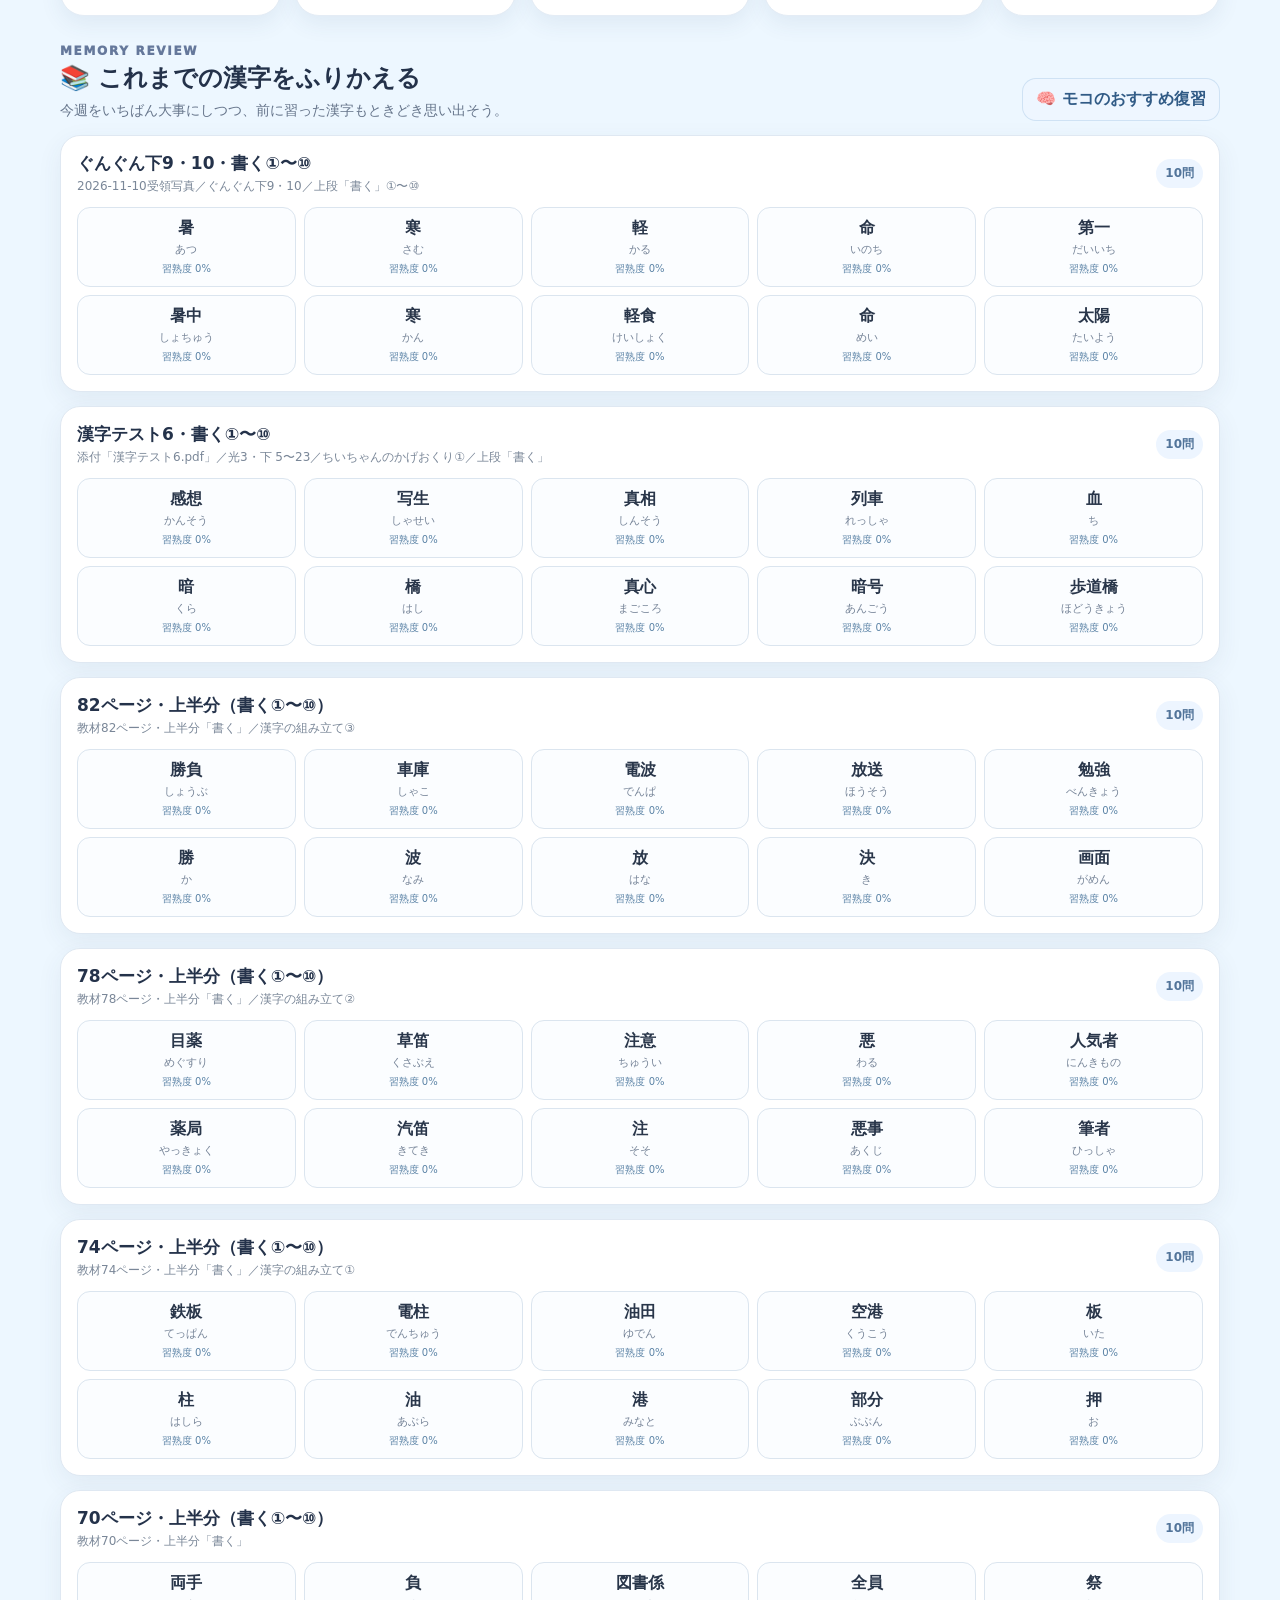
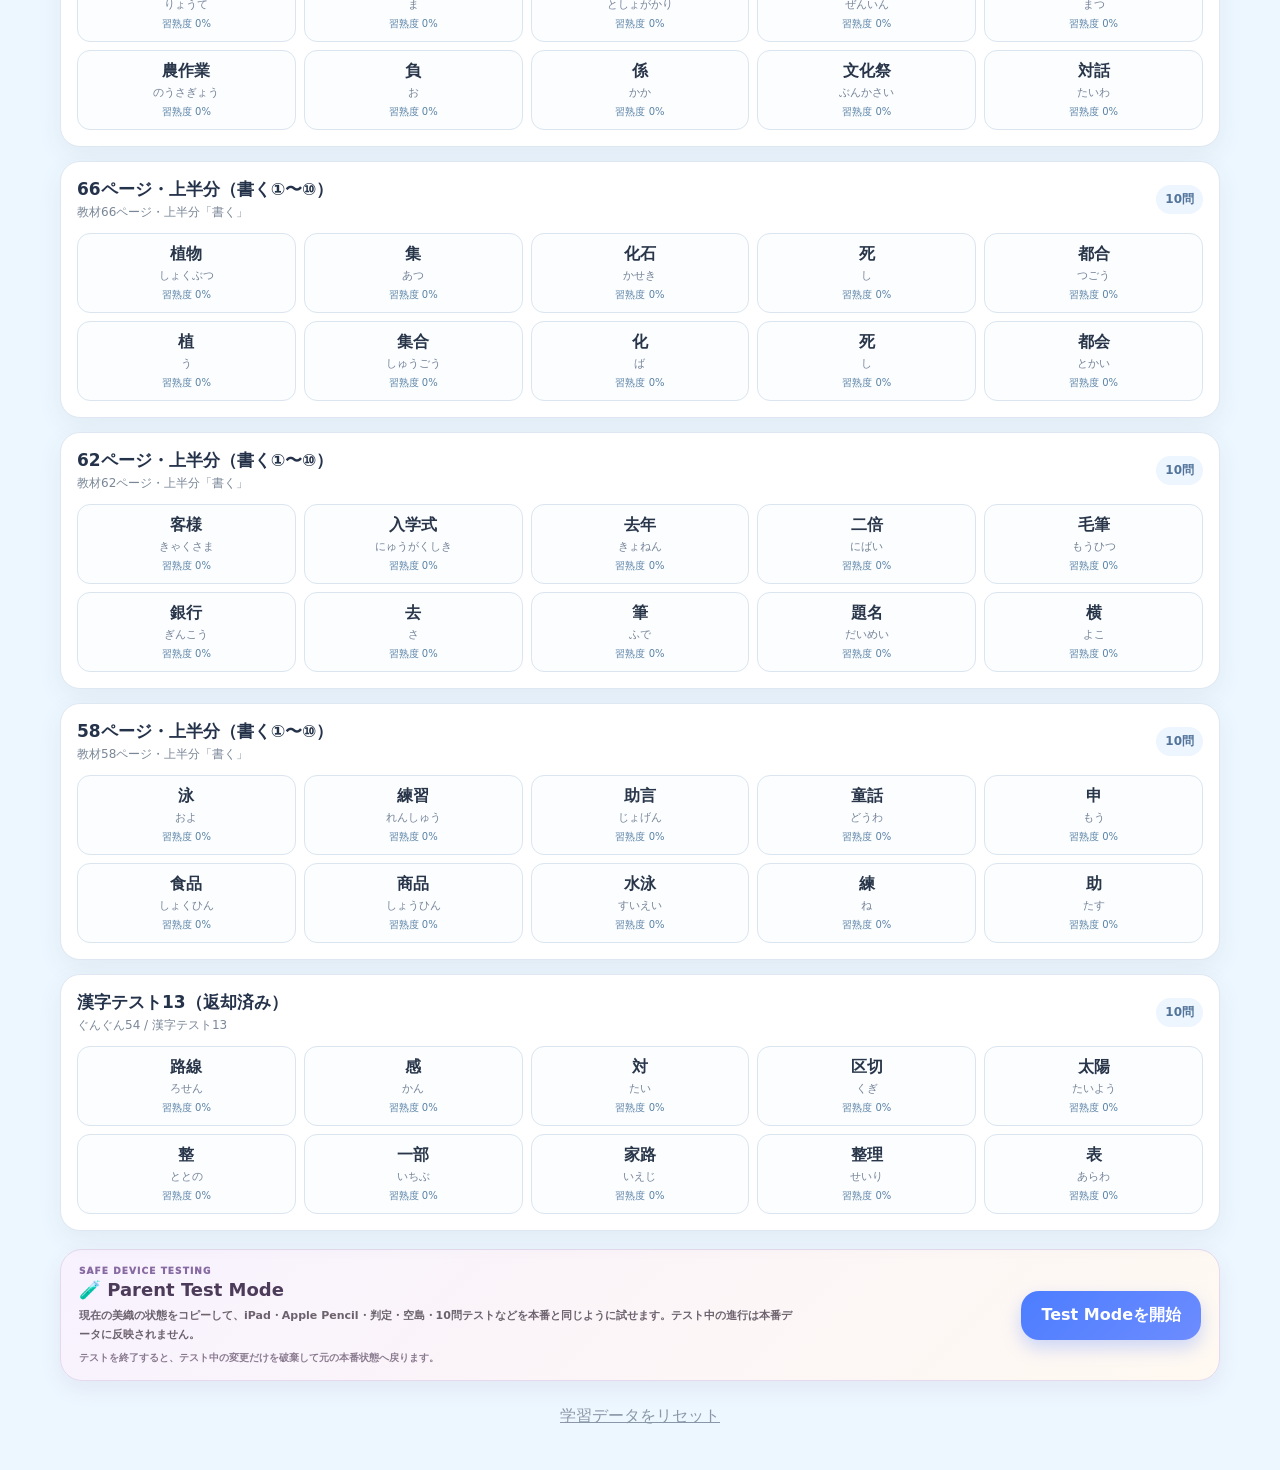
==== commit f3541aba: "Ship kanji 14 with updated iPad PWA version and regression suite" ====
--- a/index.html
+++ b/index.html
@@ -141,7 +141,7 @@
 <script src="./test-mode-v261.js?v=2610"></script>
 <script src="./data-v10.js?v=2600"></script>
 <script src="./data-v11-patch.js?v=2600"></script>
-<script src="./data-packs.js?v=20261114-ch10-deployfix"></script>
+<script src="./data-packs.js?v=20261114-ch10-deployfix&amp;fix=20261119-kanji14"></script>
 <script src="./app-v10.js?v=20261025-pwa303"></script>
 <script src="./app-v11-patch.js?v=20260921"></script>
 <script src="./app-v12-patch.js?v=2030"></script>
@@ -175,6 +175,6 @@
 <script src="./app-v240-release.js?v=3022&amp;fix=20261116"></script>
 <script src="./app-v302-best-gallery.js?v=3022"></script>
 <!-- github-pages-release: v2.9.4 distinct-inter-island-flight-and-direct-internal-return -->
-<script src="./pwa-update-v303.js?v=20261114-ch10-deployfix&amp;fix=20261116"></script>
+<script src="./pwa-update-v303.js?v=20261114-ch10-deployfix&amp;fix=20261116&amp;week=20261119-kanji14"></script>
 </body>
 </html>
